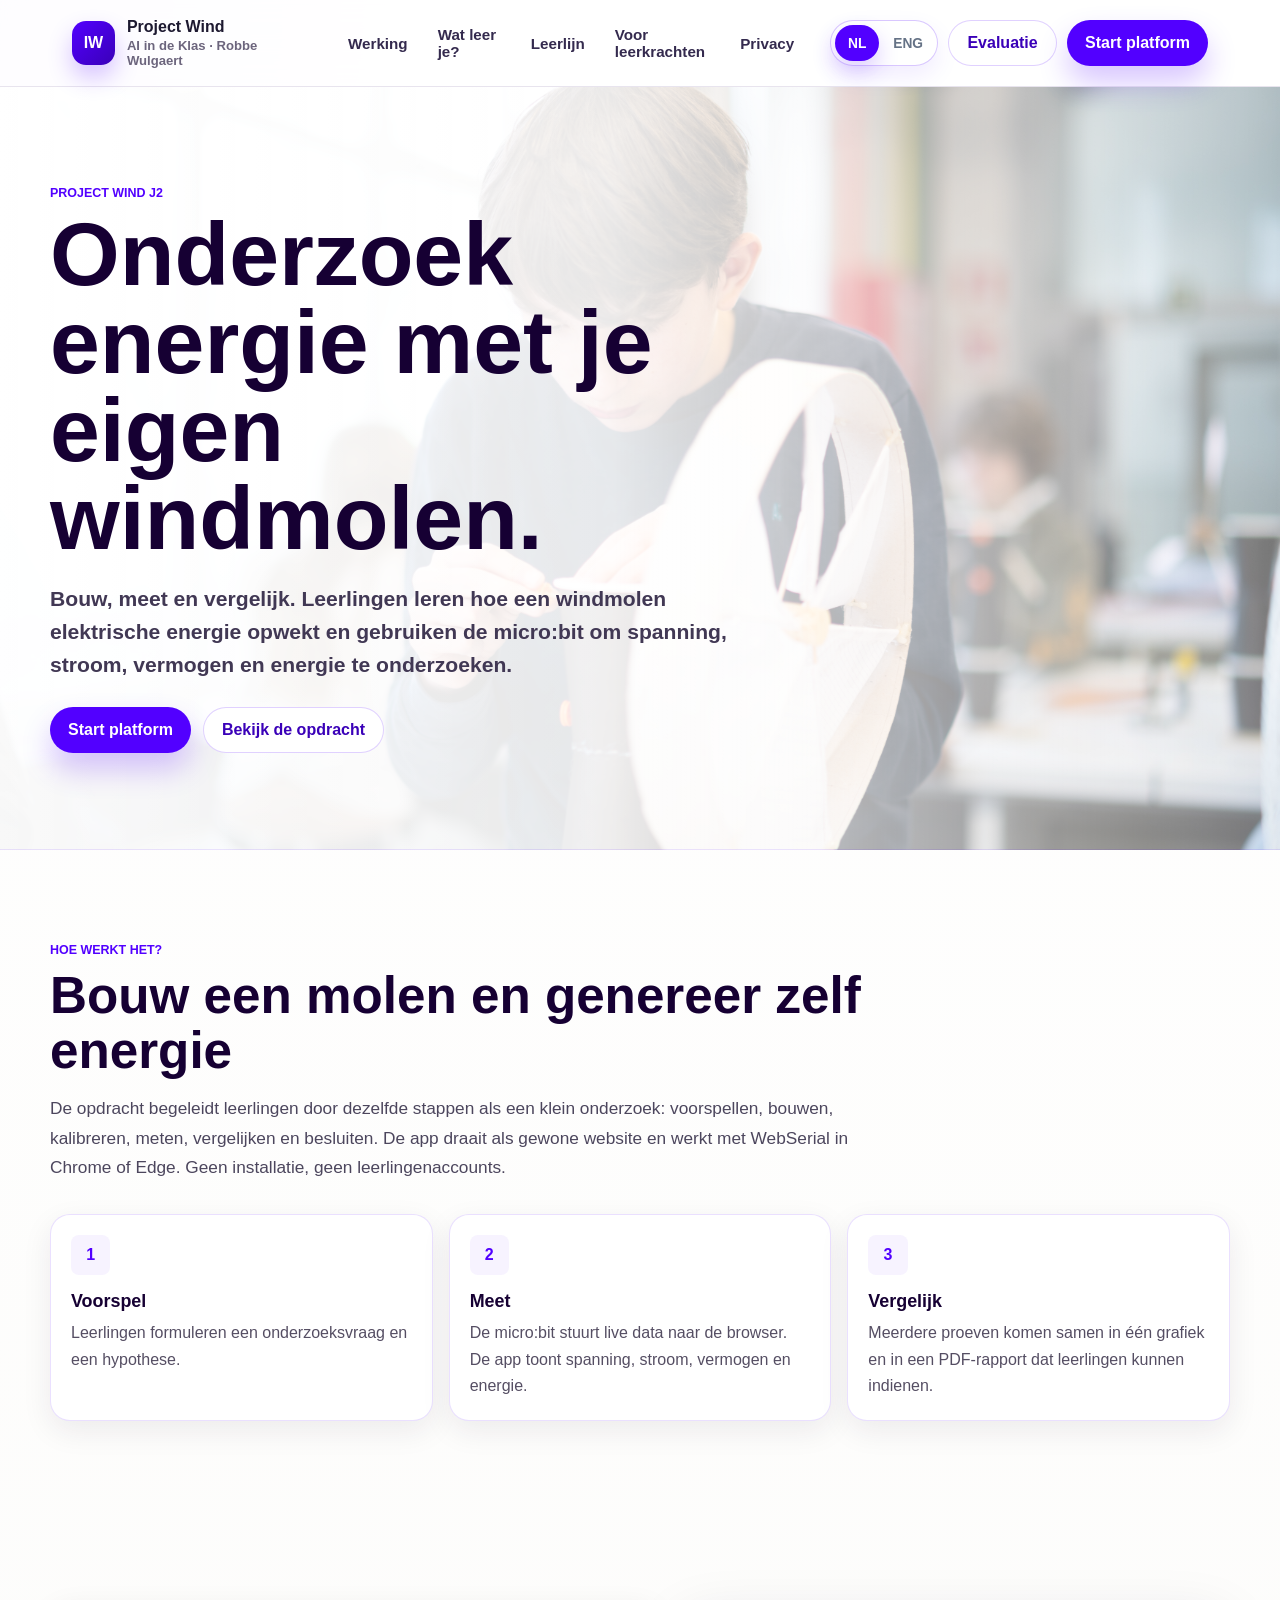
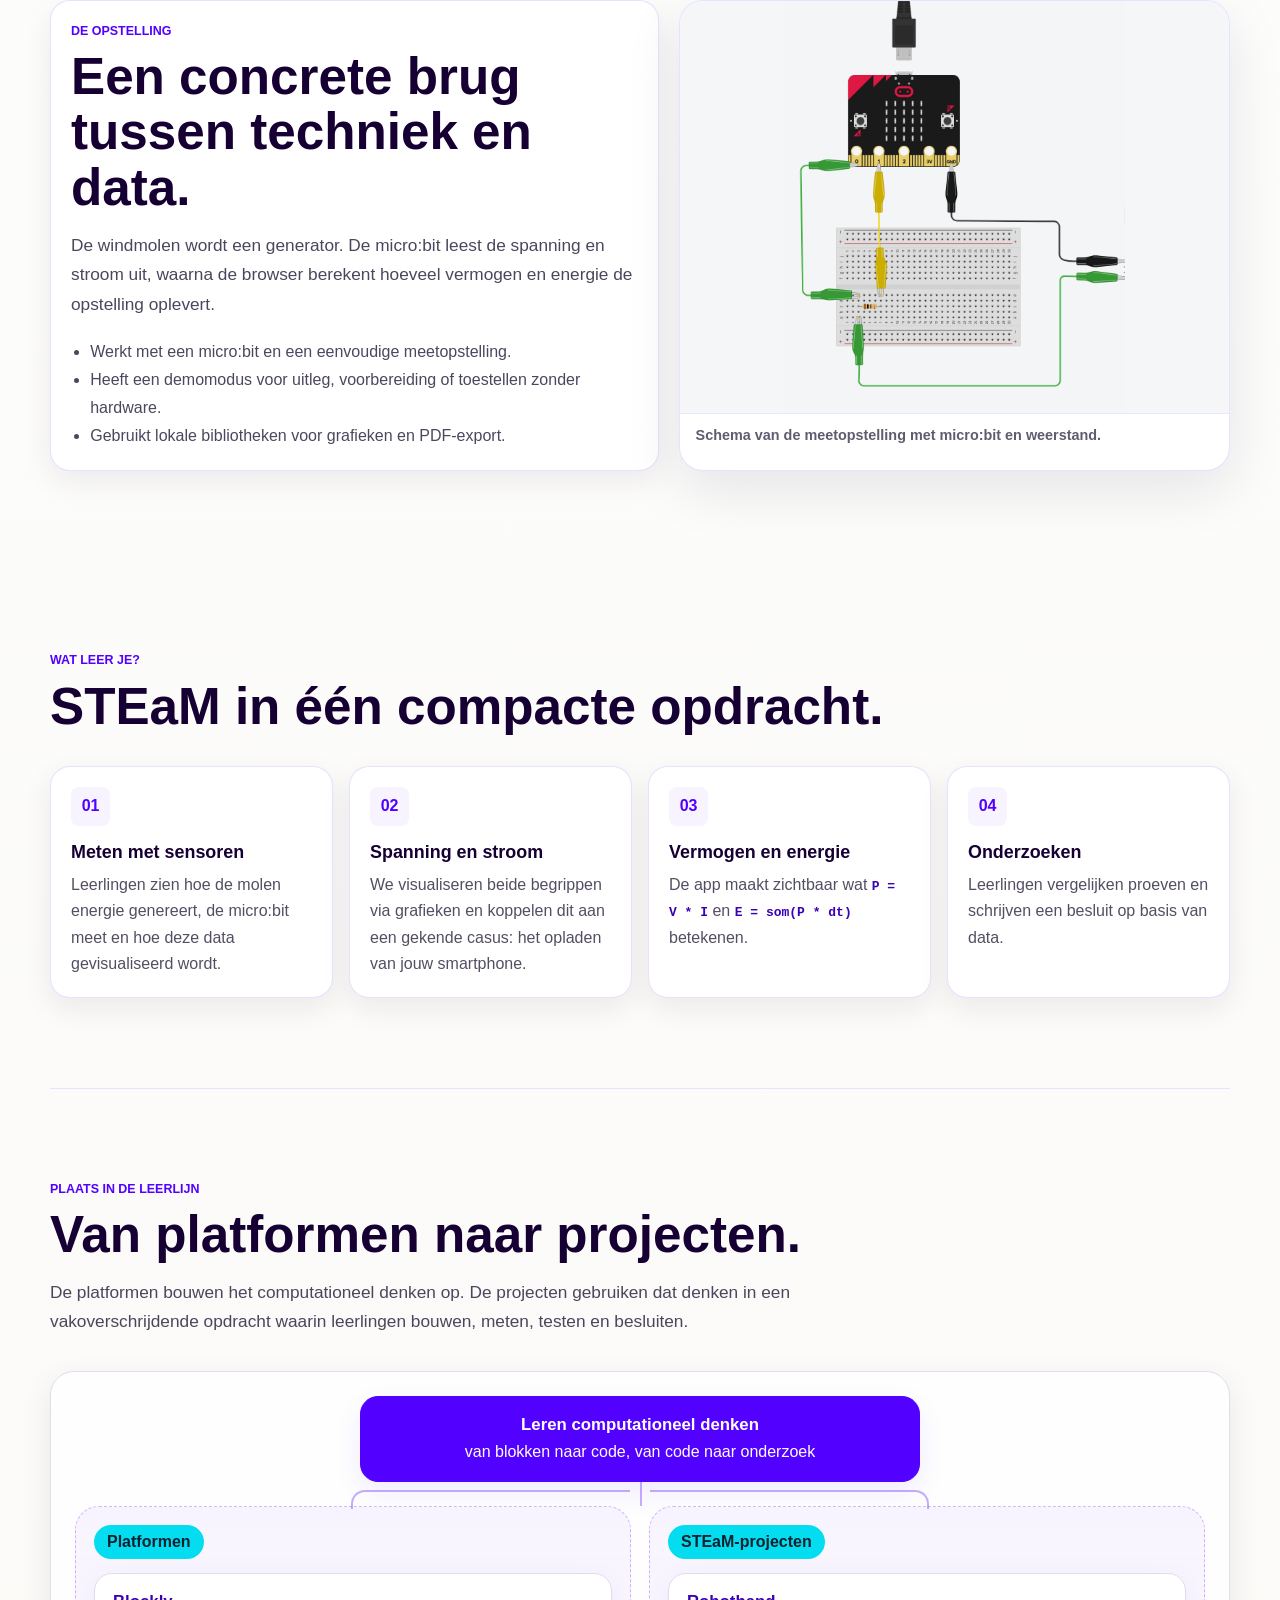
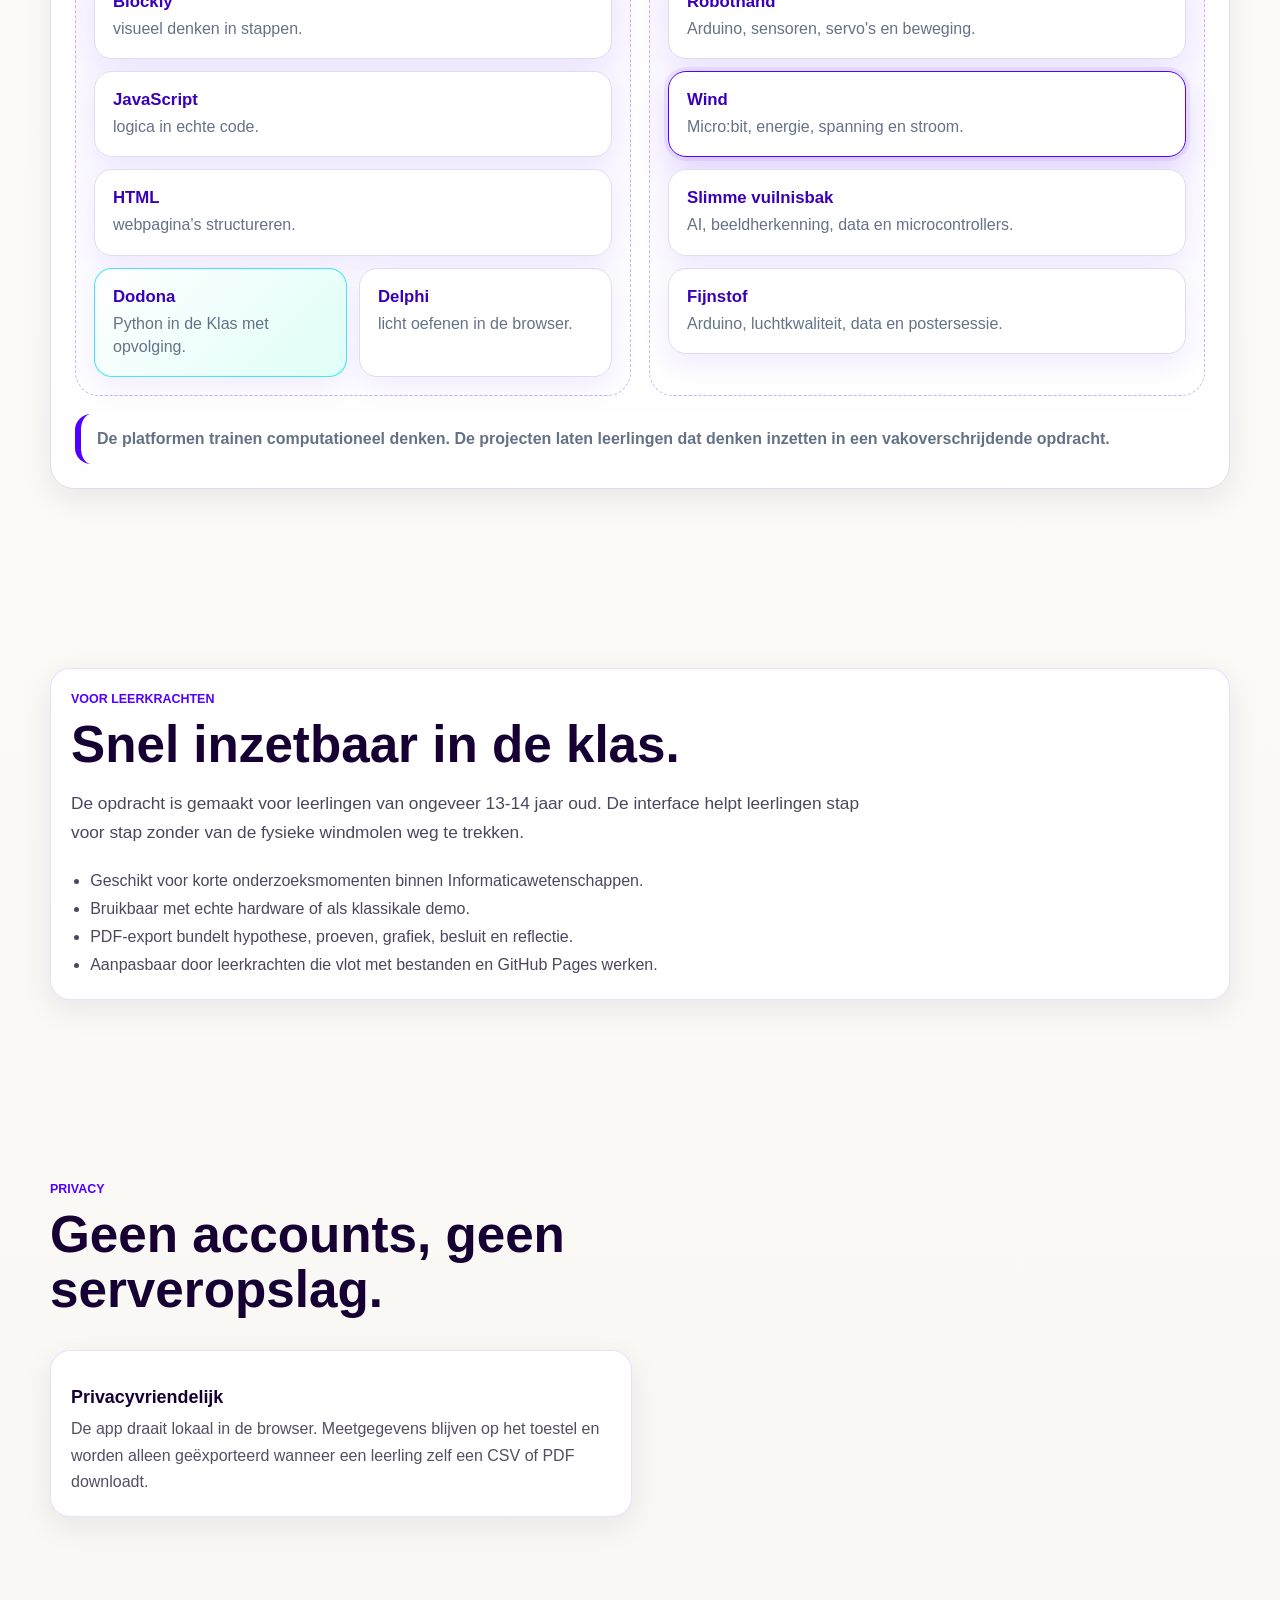
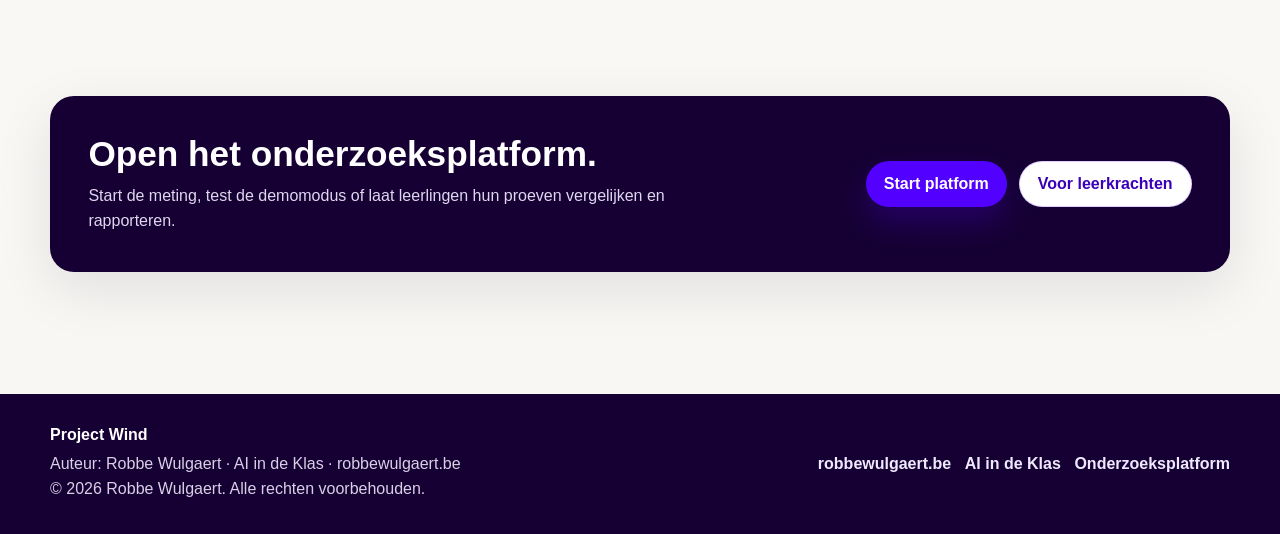
==== index.html @ d0278f65 "Adding favicons" ====
<!doctype html>
<!--
  Project Wind
  Copyright (c) 2026 Robbe Wulgaert
-->
<html lang="nl-BE">
<head>
  <meta charset="utf-8" />
  <meta name="viewport" content="width=device-width, initial-scale=1" />
  <title>Project Wind</title>
  <meta
    name="description"
    content="Project Wind is een lichte browseromgeving voor een windmolenonderzoek met micro:bit, live metingen en PDF-export, zonder installatie of leerlingenaccounts."
  />
  <meta name="author" content="Robbe Wulgaert, AI in de Klas, robbewulgaert.be" />
  <meta name="copyright" content="Copyright (c) 2026 Robbe Wulgaert" />

  <link rel="icon" type="image/png" href="favicon.png">
  <link rel="shortcut icon" type="image/png" href="favicon.png">
  <link rel="stylesheet" href="style.css" />
  <style id="language-toggle-styles">
.language-toggle {
  display: inline-flex;
  align-items: center;
  gap: 4px;
  border: 1px solid rgba(82, 0, 255, 0.22);
  border-radius: 999px;
  background: #fff;
  padding: 4px;
  box-shadow: 0 10px 24px rgba(82, 0, 255, 0.08);
}
.language-toggle button {
  min-width: 44px;
  min-height: 36px;
  border: 0;
  border-radius: 999px;
  padding: 8px 10px;
  background: transparent;
  color: var(--muted, var(--delphi-muted, #625b70));
  font: inherit;
  font-size: 0.86rem;
  font-weight: 900;
  cursor: pointer;
}
.language-toggle button.is-active {
  background: var(--brand, var(--brand-purple, var(--delphi-blue, #5200FF)));
  color: #fff;
  box-shadow: 0 10px 22px rgba(82, 0, 255, 0.20);
}
.language-toggle button:focus-visible {
  outline: 3px solid rgba(61, 255, 208, 0.75);
  outline-offset: 2px;
}
@media (max-width: 760px) {
  .language-toggle { order: 2; }
}
</style>
</head>
<body class="landing-page">
  <a class="skip-link" href="#main">Spring naar inhoud</a>

  <header class="site-header">
    <nav class="nav" aria-label="Hoofdnavigatie">
      <a class="brand-link" href="#top" aria-label="Project Wind">
        <span class="brand-mark">IW</span>
        <span class="brand-copy">
          <span class="brand-title">Project Wind</span>
          <span class="brand-subtitle">AI in de Klas · Robbe Wulgaert</span>
        </span>
      </a>

      <div class="nav-links" id="navLinks">
        <a href="#werking">Werking</a>
        <a href="#leren">Wat leer je?</a>
        <a href="#leerlijn">Leerlijn</a>
        <a href="#leerkrachten">Voor leerkrachten</a>
        <a href="#privacy">Privacy</a>
      </div>

      <div class="nav-actions">
        <div class="language-toggle" role="group" aria-label="Taalkeuze">
          <button type="button" class="is-active" data-language-choice="nl" aria-pressed="true">NL</button>
          <button type="button" data-language-choice="en" aria-pressed="false">ENG</button>
        </div>
        <a class="btn btn-secondary" href="evaluatie.html">Evaluatie</a>
        <a class="btn btn-primary" href="platform.html">Start platform</a>
        <button class="menu-button" id="menuButton" type="button" aria-expanded="false" aria-controls="navLinks">
          Menu
        </button>
      </div>
    </nav>
  </header>

  <main id="main">
    <section class="landing-hero" id="top" aria-label="Project Wind">
      <div class="hero-content">
        <p class="section-kicker">Project Wind J2</p>
        <h1>Onderzoek energie met je eigen windmolen.</h1>
        <p class="hero-lead">
          Bouw, meet en vergelijk. Leerlingen leren hoe een windmolen elektrische energie opwekt
          en gebruiken de micro:bit om spanning, stroom, vermogen en energie te onderzoeken.
        </p>
        <div class="hero-actions" aria-label="Belangrijke acties">
          <a class="btn btn-primary" href="platform.html">Start platform</a>
          <a class="btn btn-secondary" href="#werking">Bekijk de opdracht</a>
        </div>
      </div>
    </section>

    <section class="section landing-intro" id="werking">
      <p class="section-kicker">Hoe werkt het?</p>
      <h2 class="section-title">Bouw een molen en genereer zelf energie</h2>
      <p class="section-lead">
        De opdracht begeleidt leerlingen door dezelfde stappen als een klein onderzoek: voorspellen,
        bouwen, kalibreren, meten, vergelijken en besluiten. De app draait als gewone website en werkt
        met WebSerial in Chrome of Edge. Geen installatie, geen leerlingenaccounts.
      </p>

      <div class="steps">
        <article class="step-card">
          <div class="step-number">1</div>
          <h3 class="card-title">Voorspel</h3>
          <p class="card-copy">
            Leerlingen formuleren een onderzoeksvraag en een hypothese. 
          </p>
        </article>
        <article class="step-card">
          <div class="step-number">2</div>
          <h3 class="card-title">Meet</h3>
          <p class="card-copy">
            De micro:bit stuurt live data naar de browser. De app toont spanning, stroom, vermogen en energie.
          </p>
        </article>
        <article class="step-card">
          <div class="step-number">3</div>
          <h3 class="card-title">Vergelijk</h3>
          <p class="card-copy">
            Meerdere proeven komen samen in één grafiek en in een PDF-rapport dat leerlingen kunnen indienen.
          </p>
        </article>
      </div>
    </section>

    <section class="section media-section" aria-label="Opstelling">
      <div class="split">
        <article class="audience-card">
          <p class="section-kicker">De opstelling</p>
          <h2 class="section-title">Een concrete brug tussen techniek en data.</h2>
          <p class="section-lead">
            De windmolen wordt een generator. De micro:bit leest de spanning en stroom uit, waarna de
            browser berekent hoeveel vermogen en energie de opstelling oplevert.
          </p>
          <ul class="bullet-list">
            <li>Werkt met een micro:bit en een eenvoudige meetopstelling.</li>
            <li>Heeft een demomodus voor uitleg, voorbereiding of toestellen zonder hardware.</li>
            <li>Gebruikt lokale bibliotheken voor grafieken en PDF-export.</li>
          </ul>
        </article>

        <figure class="schematic-frame">
          <img src="media/schema_tinkercad.png" alt="Micro:bit schema voor de windmolenmeting" />
          <figcaption>Schema van de meetopstelling met micro:bit en weerstand.</figcaption>
        </figure>
      </div>
    </section>

    <section class="section" id="leren">
      <p class="section-kicker">Wat leer je?</p>
      <h2 class="section-title">STEaM in één compacte opdracht.</h2>

      <div class="feature-grid">
        <article class="feature-card">
          <div class="feature-icon">01</div>
          <h3 class="card-title">Meten met sensoren</h3>
          <p class="card-copy">
            Leerlingen zien hoe de molen energie genereert, de micro:bit meet en hoe deze data gevisualiseerd wordt. 
          </p>
        </article>
        <article class="feature-card">
          <div class="feature-icon">02</div>
          <h3 class="card-title">Spanning en stroom</h3>
          <p class="card-copy">
            We visualiseren beide begrippen via grafieken en koppelen dit aan een gekende casus: het opladen van jouw smartphone. 
          </p>
        </article>
        <article class="feature-card">
          <div class="feature-icon">03</div>
          <h3 class="card-title">Vermogen en energie</h3>
          <p class="card-copy">
            De app maakt zichtbaar wat <code>P = V * I</code> en <code>E = som(P * dt)</code> betekenen.
          </p>
        </article>
        <article class="feature-card">
          <div class="feature-icon">04</div>
          <h3 class="card-title">Onderzoeken</h3>
          <p class="card-copy">
            Leerlingen vergelijken proeven en schrijven een besluit op basis van data.
          </p>
        </article>
      </div>
    </section>

    <section class="section curriculum-section" id="leerlijn">
      <p class="section-kicker">Plaats in de leerlijn</p>
      <h2 class="section-title">Van platformen naar projecten.</h2>
      <p class="section-lead">
        De platformen bouwen het computationeel denken op. De projecten gebruiken dat denken in een
        vakoverschrijdende opdracht waarin leerlingen bouwen, meten, testen en besluiten.
      </p>

      <div class="family-tree" aria-label="Leerlijn van platformen en projecten">
        <div class="tree-root">
          <a class="tree-node root" href="https://www.aiindeklas.be" target="_blank" rel="noopener">
            <strong>Leren computationeel denken</strong>
            <span>van blokken naar code, van code naar onderzoek</span>
          </a>
        </div>

        <div class="tree-branches">
          <div class="tree-branch">
            <div class="branch-title">Platformen</div>
            <div class="tree-stack">
              <a class="tree-node" href="https://robbew.github.io/Blockly/" target="_blank" rel="noopener">
                <strong>Blockly</strong>
                <span>visueel denken in stappen.</span>
              </a>
              <a class="tree-node" href="https://robbew.github.io/jsindeklas/" target="_blank" rel="noopener">
                <strong>JavaScript</strong>
                <span>logica in echte code.</span>
              </a>
              <a class="tree-node" href="https://robbew.github.io/htmlindeklas/" target="_blank" rel="noopener">
                <strong>HTML</strong>
                <span>webpagina's structureren.</span>
              </a>
              <div class="delphi-dodona-pair" aria-label="Dodona en Delphi">
                <a class="tree-node dodona" href="https://dodona.be/nl/courses/2641/" target="_blank" rel="noopener">
                  <strong>Dodona</strong>
                  <span>Python in de Klas met opvolging.</span>
                </a>
                <a class="tree-node" href="https://robbew.github.io/delphi/" target="_blank" rel="noopener">
                  <strong>Delphi</strong>
                  <span>licht oefenen in de browser.</span>
                </a>
              </div>
            </div>
          </div>

          <div class="tree-branch">
            <div class="branch-title">STEaM-projecten</div>
            <div class="tree-stack">
              <a class="tree-node" href="https://robbew.github.io/robothand/" target="_blank" rel="noopener">
                <strong>Robothand</strong>
                <span>Arduino, sensoren, servo's en beweging.</span>
              </a>
              <a class="tree-node current" href="https://robbew.github.io/projectwind/" target="_blank" rel="noopener" aria-current="page">
                <strong>Wind</strong>
                <span>Micro:bit, energie, spanning en stroom.</span>
              </a>
              <a class="tree-node" href="https://robbew.github.io/slimme_vuilnisbak/" target="_blank" rel="noopener">
                <strong>Slimme vuilnisbak</strong>
                <span>AI, beeldherkenning, data en microcontrollers.</span>
              </a>
              <a class="tree-node" href="https://robbew.github.io/projectfijnstof/" target="_blank" rel="noopener">
                <strong>Fijnstof</strong>
                <span>Arduino, luchtkwaliteit, data en postersessie.</span>
              </a>
            </div>
          </div>
        </div>

        <div class="logic-note">
          De platformen trainen computationeel denken. De projecten laten leerlingen dat denken inzetten in een vakoverschrijdende opdracht.
        </div>
      </div>
    </section>

    <section class="section" id="leerkrachten">
      <article class="audience-card">
        <p class="section-kicker">Voor leerkrachten</p>
        <h2 class="section-title">Snel inzetbaar in de klas.</h2>
        <p class="section-lead">
          De opdracht is gemaakt voor leerlingen van ongeveer 13-14 jaar oud. De interface helpt leerlingen stap voor stap zonder van de fysieke windmolen weg te trekken.
        </p>
        <ul class="bullet-list">
          <li>Geschikt voor korte onderzoeksmomenten binnen Informaticawetenschappen.</li>
          <li>Bruikbaar met echte hardware of als klassikale demo.</li>
          <li>PDF-export bundelt hypothese, proeven, grafiek, besluit en reflectie.</li>
          <li>Aanpasbaar door leerkrachten die vlot met bestanden en GitHub Pages werken.</li>
        </ul>
      </article>
    </section>

    <section class="section" id="privacy">
      <p class="section-kicker">Privacy</p>
      <h2 class="section-title">Geen accounts, geen serveropslag.</h2>
      <div class="privacy-grid">
        <article class="feature-card">
          <h3 class="card-title">Privacyvriendelijk</h3>
          <p class="card-copy">
            De app draait lokaal in de browser. Meetgegevens blijven op het toestel en worden alleen
            geëxporteerd wanneer een leerling zelf een CSV of PDF downloadt.
          </p>
        </article>
      </div>
    </section>

    <section class="section" aria-label="Start">
      <div class="cta-band">
        <div>
          <h2>Open het onderzoeksplatform.</h2>
          <p>
            Start de meting, test de demomodus of laat leerlingen hun proeven vergelijken en rapporteren.
          </p>
        </div>
        <div class="cta-actions">
          <a class="btn btn-primary" href="platform.html">Start platform</a>
          <a class="btn btn-secondary" href="#leerkrachten">Voor leerkrachten</a>
        </div>
      </div>
    </section>
  </main>

  <footer class="site-footer">
    <div class="footer-inner">
      <div>
        <div class="footer-title">Project Wind</div>
        <p>
          Auteur: Robbe Wulgaert · AI in de Klas · robbewulgaert.be<br />
          © 2026 Robbe Wulgaert. Alle rechten voorbehouden.
        </p>
      </div>

      <div class="footer-links" aria-label="Footerlinks">
        <a href="https://www.robbewulgaert.be">robbewulgaert.be</a>
        <a href="https://www.aiindeklas.be">AI in de Klas</a>
        <a href="platform.html">Onderzoeksplatform</a>
      </div>
    </div>
  </footer>

  <script>
    const menuButton = document.getElementById("menuButton");
    const navLinks = document.getElementById("navLinks");

    menuButton?.addEventListener("click", () => {
      const isOpen = navLinks.classList.toggle("is-open");
      menuButton.setAttribute("aria-expanded", String(isOpen));
    });

    navLinks?.addEventListener("click", (event) => {
      if (event.target instanceof HTMLAnchorElement) {
        navLinks.classList.remove("is-open");
        menuButton.setAttribute("aria-expanded", "false");
      }
    });
  </script>
<script id="language-toggle-script">
(() => {
  const LANGUAGE_KEY = "aiindeklas:index-language";
  const TRANSLATIONS = {
  "Spring naar inhoud": "Skip to content",
  "Spring naar hoofdinhoud": "Skip to main content",
  "Hoofdnavigatie": "Main navigation",
  "Paginaonderdelen": "Page sections",
  "Taalkeuze": "Language selection",
  "Evaluatie": "Evaluation",
  "Werking": "How it works",
  "Wat leer je?": "What will you learn?",
  "Onderdelen": "Components",
  "Familie": "Family",
  "Voor leerkrachten": "For teachers",
  "Leerlijn": "Learning path",
  "Benodigdheden": "Materials",
  "Privacy": "Privacy",
  "Opstelling": "Setup",
  "Gebruik": "Use",
  "README": "README",
  "Platform": "Platform",
  "Pythia": "Pythia",
  "Start leerplatform": "Start learning platform",
  "Start platform": "Start platform",
  "Menu": "Menu",
  "Bekijk de opdracht": "View the assignment",
  "Lees README": "Read README",
  "Leerplatform": "Learning platform",
  "Onderzoeksplatform": "Research platform",
  "Oefeningmaker": "Exercise builder",
  "Open oefeningmaker": "Open exercise builder",
  "Plaats in de leerlijn": "Place in the learning path",
  "Van platformen naar projecten.": "From platforms to projects.",
  "De platformen bouwen het computationeel denken op. De projecten gebruiken dat denken in een vakoverschrijdende opdracht waarin leerlingen bouwen, meten, testen en besluiten.": "The platforms build computational thinking. The projects use that thinking in a cross-curricular assignment in which students build, measure, test and conclude.",
  "Leren computationeel denken": "Learning computational thinking",
  "van blokken naar code, van code naar onderzoek": "from blocks to code, from code to research",
  "Platformen": "Platforms",
  "STEaM-projecten": "STEaM projects",
  "Blockly": "Blockly",
  "JavaScript": "JavaScript",
  "HTML": "HTML",
  "Dodona": "Dodona",
  "Delphi": "Delphi",
  "Robothand": "Robotic hand",
  "Wind": "Wind",
  "Slimme vuilnisbak": "Smart bin",
  "Slimme Vuilnisbak": "Smart Bin",
  "Fijnstof": "Particulate matter",
  "visueel denken in stappen.": "visual step-by-step thinking.",
  "logica in echte code.": "logic in real code.",
  "webpagina's structureren.": "structuring webpages.",
  "Python in de Klas met opvolging.": "Python in the Classroom with tracking.",
  "licht oefenen in de browser.": "lightweight practice in the browser.",
  "Arduino, sensoren, servo's en beweging.": "Arduino, sensors, servos and movement.",
  "Micro:bit, energie, spanning en stroom.": "Micro:bit, energy, voltage and current.",
  "AI, beeldherkenning, data en microcontrollers.": "AI, image recognition, data and microcontrollers.",
  "Arduino, luchtkwaliteit, data en postersessie.": "Arduino, air quality, data and poster session.",
  "De platformen trainen computationeel denken. De projecten laten leerlingen dat denken inzetten in een vakoverschrijdende opdracht.": "The platforms train computational thinking. The projects let students apply that thinking in a cross-curricular assignment.",
  "Geen accounts, geen serveropslag.": "No accounts, no server storage.",
  "Privacyvriendelijk": "Privacy-friendly",
  "Geen installatie of leerlingenaccount.": "No installation or student account.",
  "Lokale bibliotheken voor grafieken en PDF-export.": "Local libraries for charts and PDF export.",
  "Geschikt voor GitHub Pages.": "Suitable for GitHub Pages.",
  "robbewulgaert.be": "robbewulgaert.be",
  "AI in de Klas": "AI in de Klas",
  "Auteur: Robbe Wulgaert · AI in de Klas · robbewulgaert.be": "Author: Robbe Wulgaert · AI in de Klas · robbewulgaert.be",
  "© 2026 Robbe Wulgaert. Alle rechten voorbehouden.": "© 2026 Robbe Wulgaert. All rights reserved.",
  "Auteur: Robbe Wulgaert · AI in de Klas · robbewulgaert.be · © 2026 Robbe Wulgaert.": "Author: Robbe Wulgaert · AI in de Klas · robbewulgaert.be · © 2026 Robbe Wulgaert.",
  "Robbe Wulgaert, AI in de Klas, robbewulgaert.be": "Robbe Wulgaert, AI in de Klas, robbewulgaert.be",
  "Licentie": "License",
  "Third-party notices": "Third-party notices",
  "Contact": "Contact",
  "Project Wind J2": "Project Wind J2",
  "Onderzoek energie met je eigen windmolen.": "Investigate energy with your own wind turbine.",
  "Bouw, meet en vergelijk. Leerlingen leren hoe een windmolen elektrische energie opwekt en gebruiken de micro:bit om spanning, stroom, vermogen en energie te onderzoeken.": "Build, measure and compare. Students learn how a wind turbine generates electrical energy and use the micro:bit to investigate voltage, current, power and energy.",
  "Bouw een molen en genereer zelf energie": "Build a turbine and generate energy yourself",
  "De opdracht begeleidt leerlingen door dezelfde stappen als een klein onderzoek: voorspellen, bouwen, kalibreren, meten, vergelijken en besluiten. De app draait als gewone website en werkt met WebSerial in Chrome of Edge. Geen installatie, geen leerlingenaccounts.": "The assignment guides students through the same steps as a small investigation: predict, build, calibrate, measure, compare and conclude. The app runs as a normal website and works with WebSerial in Chrome or Edge. No installation, no student accounts.",
  "Voorspel": "Predict",
  "Leerlingen formuleren een onderzoeksvraag en een hypothese.": "Students formulate a research question and a hypothesis.",
  "Meet": "Measure",
  "De micro:bit stuurt live data naar de browser. De app toont spanning, stroom, vermogen en energie.": "The micro:bit sends live data to the browser. The app shows voltage, current, power and energy.",
  "Vergelijk": "Compare",
  "Meerdere proeven komen samen in één grafiek en in een PDF-rapport dat leerlingen kunnen indienen.": "Multiple trials come together in one graph and in a PDF report that students can submit.",
  "De opstelling": "The setup",
  "Een concrete brug tussen techniek en data.": "A concrete link between technology and data.",
  "De windmolen wordt een generator. De micro:bit leest de spanning en stroom uit, waarna de browser berekent hoeveel vermogen en energie de opstelling oplevert.": "The wind turbine becomes a generator. The micro:bit reads voltage and current, after which the browser calculates how much power and energy the setup produces.",
  "Werkt met een micro:bit en een eenvoudige meetopstelling.": "Works with a micro:bit and a simple measurement setup.",
  "Heeft een demomodus voor uitleg, voorbereiding of toestellen zonder hardware.": "Has a demo mode for explanation, preparation or devices without hardware.",
  "Gebruikt lokale bibliotheken voor grafieken en PDF-export.": "Uses local libraries for charts and PDF export.",
  "Schema van de meetopstelling met micro:bit en weerstand.": "Diagram of the measurement setup with micro:bit and resistor.",
  "STEaM in één compacte opdracht.": "STEaM in one compact assignment.",
  "Meten met sensoren": "Measuring with sensors",
  "Leerlingen zien hoe de molen energie genereert, de micro:bit meet en hoe deze data gevisualiseerd wordt.": "Students see how the turbine generates energy, how the micro:bit measures and how that data is visualised.",
  "Spanning en stroom": "Voltage and current",
  "We visualiseren beide begrippen via grafieken en koppelen dit aan een gekende casus: het opladen van jouw smartphone.": "We visualise both concepts through graphs and connect them to a familiar case: charging your smartphone.",
  "Vermogen en energie": "Power and energy",
  "De app maakt zichtbaar wat": "The app makes visible what",
  "betekenen.": "mean.",
  "Onderzoeken": "Investigating",
  "Leerlingen vergelijken proeven en schrijven een besluit op basis van data.": "Students compare trials and write a conclusion based on data.",
  "Snel inzetbaar in de klas.": "Ready to use in class.",
  "De opdracht is gemaakt voor leerlingen van ongeveer 13-14 jaar oud. De interface helpt leerlingen stap voor stap zonder van de fysieke windmolen weg te trekken.": "The assignment is made for students around 13-14 years old. The interface helps them step by step without pulling attention away from the physical wind turbine.",
  "Geschikt voor korte onderzoeksmomenten binnen Informaticawetenschappen.": "Suitable for short research moments within Computer Science.",
  "Bruikbaar met echte hardware of als klassikale demo.": "Usable with real hardware or as a whole-class demo.",
  "PDF-export bundelt hypothese, proeven, grafiek, besluit en reflectie.": "PDF export bundles hypothesis, trials, graph, conclusion and reflection.",
  "Aanpasbaar door leerkrachten die vlot met bestanden en GitHub Pages werken.": "Adaptable by teachers comfortable with files and GitHub Pages.",
  "De app draait lokaal in de browser. Meetgegevens blijven op het toestel en worden alleen geëxporteerd wanneer een leerling zelf een CSV of PDF downloadt.": "The app runs locally in the browser. Measurement data stays on the device and is only exported when a student downloads a CSV or PDF.",
  "Open het onderzoeksplatform.": "Open the research platform.",
  "Start de meting, test de demomodus of laat leerlingen hun proeven vergelijken en rapporteren.": "Start measuring, test the demo mode or let students compare and report their trials."
};
  const META = {
  "title": "Project Wind",
  "description": "Project Wind is a lightweight browser environment for wind turbine research with micro:bit, live measurements and PDF export, without installation or student accounts."
};
  const SKIP_TAGS = new Set(["SCRIPT", "STYLE", "NOSCRIPT", "TEXTAREA", "INPUT", "SELECT", "OPTION"]);
  const TEXT_NODES = [];
  const ATTR_NODES = [];
  let originalTitle = document.title;
  let originalDescription = null;
  const normalize = (value) => String(value || "").replace(/\s+/g, " ").trim();
  function preserveOuterWhitespace(original, translated) {
    const start = original.match(/^\s*/)?.[0] || "";
    const end = original.match(/\s*$/)?.[0] || "";
    return start + translated + end;
  }
  function collectTextNodes() {
    if (TEXT_NODES.length) return;
    const walker = document.createTreeWalker(document.body, NodeFilter.SHOW_TEXT, {
      acceptNode(node) {
        const parent = node.parentElement;
        if (!parent || SKIP_TAGS.has(parent.tagName)) return NodeFilter.FILTER_REJECT;
        return normalize(node.nodeValue) ? NodeFilter.FILTER_ACCEPT : NodeFilter.FILTER_REJECT;
      }
    });
    while (walker.nextNode()) {
      const node = walker.currentNode;
      TEXT_NODES.push({ node, original: node.nodeValue, key: normalize(node.nodeValue) });
    }
  }
  function collectAttributes() {
    if (ATTR_NODES.length) return;
    document.querySelectorAll("[aria-label], [alt], [title], [placeholder]").forEach((element) => {
      ["aria-label", "alt", "title", "placeholder"].forEach((attr) => {
        if (element.hasAttribute(attr)) {
          const original = element.getAttribute(attr);
          ATTR_NODES.push({ element, attr, original, key: normalize(original) });
        }
      });
    });
  }
  function setLanguage(language) {
    const useEnglish = language === "en";
    collectTextNodes();
    collectAttributes();
    TEXT_NODES.forEach((entry) => {
      const translated = TRANSLATIONS[entry.key];
      entry.node.nodeValue = useEnglish && translated ? preserveOuterWhitespace(entry.original, translated) : entry.original;
    });
    ATTR_NODES.forEach((entry) => {
      const translated = TRANSLATIONS[entry.key];
      entry.element.setAttribute(entry.attr, useEnglish && translated ? translated : entry.original);
    });
    document.documentElement.lang = useEnglish ? "en" : "nl-BE";
    document.title = useEnglish && META.title ? META.title : originalTitle;
    const description = document.querySelector('meta[name="description"]');
    if (description) {
      if (originalDescription === null) originalDescription = description.getAttribute("content") || "";
      description.setAttribute("content", useEnglish && META.description ? META.description : originalDescription);
    }
    document.querySelectorAll("[data-language-choice]").forEach((button) => {
      const isActive = button.dataset.languageChoice === (useEnglish ? "en" : "nl");
      button.classList.toggle("is-active", isActive);
      button.setAttribute("aria-pressed", String(isActive));
    });
    try { localStorage.setItem(LANGUAGE_KEY, useEnglish ? "en" : "nl"); } catch (error) {}
  }
  function initLanguageToggle() {
    document.querySelectorAll("[data-language-choice]").forEach((button) => {
      button.addEventListener("click", () => setLanguage(button.dataset.languageChoice));
    });
    let saved = "nl";
    try {
      const requested = new URLSearchParams(window.location.search).get("lang");
      saved = requested || localStorage.getItem(LANGUAGE_KEY) || "nl";
    } catch (error) {}
    setLanguage(saved === "en" ? "en" : "nl");
  }
  if (document.readyState === "loading") document.addEventListener("DOMContentLoaded", initLanguageToggle);
  else initLanguageToggle();
})();
</script>
</body>
</html>
---- style.css ----
/* © 2026 Robbe Wulgaert - AI in de Klas */

:root {
  color-scheme: light;
  --bg: #f4f6f8;
  --surface: #ffffff;
  --surface-strong: #f1ecff;
  --text: #17212f;
  --muted: #657286;
  --line: #d8e0ea;
  --primary: #5200FF;
  --primary-dark: #3d00bf;
  --success: #5200FF;
  --danger: #d0006f;
  --warning: #ffb000;
  --shadow: 0 12px 34px rgba(15, 23, 42, 0.08);
  --brand: #5200FF;
  --brand-dark: #3700B3;
  --brand-soft: #f7f3ff;
  --accent: #3dffd0;
  --ink: #160033;
  --max-width: 1180px;
  --soft-shadow: 0 18px 55px rgba(32, 20, 54, 0.1);
  --font-body: Inter, Roboto, "Segoe UI", Arial, sans-serif;
  --font-size-hero: clamp(2.45rem, 7vw, 5.8rem);
  --font-size-section-title: clamp(1.8rem, 4vw, 3.25rem);
  --font-size-lead: clamp(1.05rem, 2vw, 1.32rem);
}

* {
  box-sizing: border-box;
}

html {
  scroll-behavior: smooth;
}

body {
  margin: 0;
  min-height: 100vh;
  font-family: var(--font-body);
  background: var(--bg);
  color: var(--text);
}

a {
  color: inherit;
}

button,
input,
select,
textarea {
  font: inherit;
}

button {
  border: 0;
}

button:disabled {
  cursor: not-allowed;
  opacity: 0.55;
}

.app-header,
/* Delphi-style landing alignment */
:root {
  --brand-dark: #3a00b8;
  --brand-softer: #f7f3ff;
  --accent: #03ddef;
  --line: #e2ddea;
  --bg: #f8f7f3;
  --card-shadow: 0 10px 30px rgba(32, 20, 54, 0.08);
  --font-body: Roboto, Inter, "Segoe UI", Arial, sans-serif;
}

.landing-page {
  background:
    radial-gradient(circle at top left, rgba(82, 0, 255, 0.09), transparent 34rem),
    linear-gradient(180deg, #ffffff 0%, var(--bg) 100%);
}

.site-header {
  border-bottom-color: rgba(226, 221, 234, 0.78);
  background: rgba(255, 255, 255, 0.88);
  backdrop-filter: blur(16px);
}

.nav {
  width: min(var(--max-width), 100%);
  min-height: auto;
  padding: 16px 22px;
  gap: 24px;
}

.brand-mark {
  width: 44px;
  height: 44px;
  border-radius: 14px;
  background: linear-gradient(135deg, var(--brand), var(--brand-dark));
  box-shadow: 0 12px 24px rgba(82, 0, 255, 0.24);
}

.nav-links {
  gap: 6px;
}

.nav-links a {
  border-radius: 999px;
  padding: 10px 12px;
}

.nav-links a:hover,
.nav-links a:focus-visible {
  color: var(--brand);
  background: var(--brand-softer);
  outline: none;
}

.btn,
.menu-button {
  min-height: 46px;
  border-radius: 999px;
  padding: 13px 18px;
  transition: transform 160ms ease, box-shadow 160ms ease, background 160ms ease, border-color 160ms ease;
  white-space: nowrap;
}

.btn:hover,
.menu-button:hover {
  transform: translateY(-1px);
}

.btn-primary {
  box-shadow: 0 16px 30px rgba(82, 0, 255, 0.23);
}

.section-kicker {
  display: inline-flex;
  align-items: center;
}

.step-card,
.feature-card,
.audience-card,
.privacy-grid .feature-card {
  border-radius: 20px;
  box-shadow: var(--card-shadow);
}

.schematic-frame,
.cta-band {
  border-radius: 24px;
}

.curriculum-section {
  border-top: 1px solid rgba(82, 0, 255, 0.1);
}

.family-tree {
  margin-top: 34px;
  overflow: hidden;
  border: 1px solid var(--line);
  border-radius: 24px;
  padding: 24px;
  background: rgba(255, 255, 255, 0.88);
  box-shadow: var(--card-shadow);
}

.tree-root {
  display: flex;
  justify-content: center;
  margin-bottom: 24px;
}

.tree-node {
  display: block;
  border: 1px solid var(--line);
  border-radius: 18px;
  padding: 18px;
  background: #ffffff;
  color: inherit;
  text-decoration: none;
  box-shadow: 0 10px 28px rgba(82, 0, 255, 0.08);
  transition: transform 160ms ease, box-shadow 160ms ease, border-color 160ms ease;
}

.tree-node strong {
  display: block;
  margin-bottom: 5px;
  color: var(--brand-dark);
  font-size: 1.05rem;
  font-weight: 900;
}

.tree-node span {
  display: block;
  color: var(--muted);
  line-height: 1.45;
}

.tree-node.root {
  width: min(560px, 100%);
  border-color: var(--brand);
  background: var(--brand);
  text-align: center;
}

.tree-node.root strong,
.tree-node.root span {
  color: #ffffff;
}

.tree-node:hover,
.tree-node:focus-visible {
  border-color: var(--brand);
  box-shadow: 0 18px 38px rgba(82, 0, 255, 0.14);
  outline: none;
  transform: translateY(-2px);
}

.tree-branches {
  position: relative;
  display: grid;
  grid-template-columns: repeat(2, minmax(0, 1fr));
  gap: 18px;
}

.tree-branches::before {
  content: "";
  position: absolute;
  top: -24px;
  left: 50%;
  width: 2px;
  height: 24px;
  background: var(--brand);
  opacity: 0.32;
}

.tree-branch {
  position: relative;
  border: 1.5px dashed rgba(82, 0, 255, 0.28);
  border-radius: 24px;
  padding: 18px;
  background: linear-gradient(180deg, rgba(247, 243, 255, 0.92), rgba(255, 255, 255, 0.94));
}

.tree-branch::before {
  content: "";
  position: absolute;
  top: -17px;
  width: 50%;
  height: 17px;
  border-top: 2px solid rgba(82, 0, 255, 0.32);
}

.tree-branch:first-child::before {
  right: 0;
  border-left: 2px solid rgba(82, 0, 255, 0.32);
  border-radius: 14px 0 0 0;
}

.tree-branch:last-child::before {
  left: 0;
  border-right: 2px solid rgba(82, 0, 255, 0.32);
  border-radius: 0 14px 0 0;
}

.branch-title {
  display: inline-flex;
  margin-bottom: 14px;
  border-radius: 999px;
  padding: 8px 13px;
  background: var(--accent);
  color: #0d2130;
  font-weight: 900;
}

.tree-stack {
  display: grid;
  gap: 12px;
}

.tree-node.current {
  border-color: var(--brand);
  box-shadow: 0 0 0 4px rgba(82, 0, 255, 0.08), 0 16px 32px rgba(82, 0, 255, 0.14);
}

.tree-node.dodona {
  background: linear-gradient(135deg, #ffffff, #dffff7);
  border-color: rgba(3, 221, 239, 0.72);
}

.delphi-dodona-pair {
  display: grid;
  grid-template-columns: repeat(2, minmax(0, 1fr));
  gap: 12px;
  align-items: stretch;
}

.logic-note {
  margin-top: 18px;
  border-left: 6px solid var(--brand);
  border-radius: 16px;
  padding: 16px;
  background: #ffffff;
  color: var(--muted);
  font-weight: 700;
}

@media (max-width: 980px) {
  .tree-branches,
  .delphi-dodona-pair {
    grid-template-columns: 1fr;
  }

  .tree-branches::before,
  .tree-branch::before {
    display: none;
  }
}

@media (max-width: 560px) {
  .family-tree {
    padding: 16px;
  }
}

.app-footer {
  background: #160033;
  color: #ffffff;
}

.app-header {
  display: flex;
  justify-content: space-between;
  align-items: center;
  gap: 1rem;
  padding: 1rem clamp(1rem, 4vw, 2.5rem);
  position: sticky;
  top: 0;
  z-index: 20;
}

.app-header h1 {
  margin: 0;
  font-size: 1.8rem;
  letter-spacing: 0;
}

.header-actions,
.toolbar,
.calibration-actions,
.table-actions,
.modal-actions {
  display: flex;
  flex-wrap: wrap;
  align-items: center;
  gap: 0.65rem;
}

.app-footer {
  margin-top: 2rem;
  padding: 1rem;
  text-align: center;
}

.landing-page {
  background:
    radial-gradient(circle at top left, rgba(82, 0, 255, 0.09), transparent 34rem),
    linear-gradient(180deg, #ffffff 0%, var(--bg) 100%);
}

.site-header {
  border-bottom-color: rgba(226, 221, 234, 0.78);
  background: rgba(255, 255, 255, 0.88);
  backdrop-filter: blur(16px);
}

.nav {
  width: min(var(--max-width), 100%);
  min-height: auto;
  padding: 16px 22px;
  gap: 24px;
}

.brand-mark {
  width: 44px;
  height: 44px;
  border-radius: 14px;
  background: linear-gradient(135deg, var(--brand), var(--brand-dark));
  box-shadow: 0 12px 24px rgba(82, 0, 255, 0.24);
}

.nav-links {
  gap: 6px;
}

.nav-links a {
  border-radius: 999px;
  padding: 10px 12px;
}

.nav-links a:hover,
.nav-links a:focus-visible {
  color: var(--brand);
  background: var(--brand-softer);
  outline: none;
}

.btn,
.menu-button {
  min-height: 46px;
  border-radius: 999px;
  padding: 13px 18px;
  transition: transform 160ms ease, box-shadow 160ms ease, background 160ms ease, border-color 160ms ease;
  white-space: nowrap;
}

.btn:hover,
.menu-button:hover {
  transform: translateY(-1px);
}

.btn-primary {
  box-shadow: 0 16px 30px rgba(82, 0, 255, 0.23);
}

.app-footer p {
  margin: 0;
  color: #efe8ff;
}

.app-shell {
  width: min(1480px, 100%);
  margin: 0 auto;
  padding: 1rem clamp(0.85rem, 3vw, 2rem) 2rem;
}

.eyebrow {
  margin: 0 0 0.25rem;
  color: #6c7a8d;
  font-size: 0.78rem;
  font-weight: 800;
  letter-spacing: 0;
  text-transform: uppercase;
}

.app-header .eyebrow {
  color: #d7c7ff;
}

.workflow-nav {
  display: grid;
  grid-template-columns: repeat(6, minmax(0, 1fr));
  gap: 0.5rem;
  margin: 1rem 0;
}

.workflow-step {
  min-height: 2.75rem;
  display: grid;
  place-items: center;
  padding: 0.5rem;
  border: 1px solid var(--line);
  background: var(--surface);
  color: var(--text);
  text-align: center;
  text-decoration: none;
  font-weight: 750;
  border-radius: 8px;
}

.workflow-step.is-active,
.workflow-step.is-complete {
  border-color: var(--primary);
  background: #f0e8ff;
  color: var(--primary-dark);
}

.workflow-section {
  margin-top: 1rem;
  padding: clamp(1rem, 2.5vw, 1.5rem);
  border: 1px solid var(--line);
  border-radius: 8px;
  background: var(--surface);
  box-shadow: var(--shadow);
}

.section-heading {
  display: flex;
  justify-content: space-between;
  gap: 1rem;
  align-items: end;
  margin-bottom: 1rem;
}

.section-heading h2,
.modal h2 {
  margin: 0;
  font-size: clamp(1.15rem, 2.4vw, 1.55rem);
  letter-spacing: 0;
}

.form-grid,
.trial-editor {
  display: grid;
  grid-template-columns: repeat(2, minmax(0, 1fr));
  gap: 1rem;
}

.trial-editor {
  grid-template-columns: 1.2fr 1fr 1.2fr;
  margin: 1rem 0;
}

label {
  display: grid;
  gap: 0.35rem;
  color: #334154;
  font-weight: 720;
}

.wide-field {
  grid-column: 1 / -1;
}

input,
select,
textarea {
  width: 100%;
  border: 1px solid #cbd5e1;
  border-radius: 8px;
  padding: 0.68rem 0.75rem;
  background: #ffffff;
  color: var(--text);
}

textarea {
  resize: vertical;
}

.primary-button,
.secondary-button,
.success-button,
.danger-button,
.ghost-button {
  min-height: 2.5rem;
  padding: 0.62rem 0.9rem;
  border-radius: 8px;
  font-weight: 800;
  cursor: pointer;
}

.primary-button {
  background: var(--primary);
  color: #ffffff;
}

.primary-button:hover {
  background: var(--primary-dark);
}

.secondary-button {
  background: #eee7ff;
  color: #2a0068;
}

.header-link {
  display: inline-flex;
  align-items: center;
  justify-content: center;
  text-decoration: none;
}

.success-button {
  background: var(--success);
  color: #ffffff;
}

.danger-button {
  background: var(--danger);
  color: #ffffff;
}

.ghost-button {
  border: 1px solid var(--line);
  background: #ffffff;
  color: #344154;
}

.status-pill {
  display: inline-flex;
  align-items: center;
  min-height: 2.25rem;
  padding: 0.35rem 0.7rem;
  border-radius: 999px;
  background: rgba(255, 255, 255, 0.16);
  color: #ffffff;
  font-size: 0.9rem;
  font-weight: 750;
}

.notice {
  border-left: 5px solid var(--warning);
  border-radius: 8px;
  padding: 0.9rem 1rem;
  background: #fff7db;
  color: #4d3300;
}

.hidden {
  display: none !important;
}

.checklist {
  display: grid;
  grid-template-columns: repeat(2, minmax(0, 1fr));
  gap: 0.65rem 1rem;
}

.checklist label {
  grid-template-columns: auto 1fr;
  align-items: center;
  border: 1px solid var(--line);
  border-radius: 8px;
  padding: 0.7rem;
  background: #fbfcfe;
  font-weight: 650;
}

.checklist input {
  width: 1.1rem;
  height: 1.1rem;
}

.calibration-layout,
.measurement-layout {
  display: grid;
  grid-template-columns: minmax(0, 1fr) 260px;
  gap: 1rem;
  align-items: stretch;
}

.calibration-values {
  display: grid;
  gap: 0.5rem;
  align-content: center;
  border: 1px solid var(--line);
  border-radius: 8px;
  padding: 1rem;
  background: #f7fafc;
}

.calibration-actions {
  margin-top: 1rem;
}

.metrics-grid {
  display: grid;
  grid-template-columns: repeat(4, minmax(0, 1fr));
  gap: 0.85rem;
}

.metric {
  min-height: 7rem;
  display: grid;
  gap: 0.15rem;
  align-content: center;
  border: 1px solid var(--line);
  border-radius: 8px;
  padding: 1rem;
  background: var(--surface-strong);
}

.metric span {
  color: var(--muted);
  font-size: 0.9rem;
  font-weight: 720;
}

.metric strong {
  font-size: clamp(1.45rem, 3vw, 2.15rem);
  letter-spacing: 0;
}

.metric small {
  color: var(--muted);
  font-weight: 700;
}

.formula-band {
  display: grid;
  grid-template-columns: repeat(3, minmax(0, 1fr));
  gap: 0.85rem;
  margin: 1rem 0;
}

.formula-band div {
  display: grid;
  gap: 0.35rem;
  border: 1px solid var(--line);
  border-radius: 8px;
  padding: 0.85rem;
  background: #fbfcfe;
}

.formula-band span {
  color: var(--muted);
  line-height: 1.4;
}

.chart-panel {
  min-height: 360px;
  border: 1px solid var(--line);
  border-radius: 8px;
  padding: 0.75rem;
  background: #ffffff;
}

.chart-panel canvas {
  width: 100% !important;
  height: 335px !important;
}

.comparison-chart-panel canvas {
  height: 380px !important;
}

.battery-panel {
  display: grid;
  justify-items: center;
  align-content: center;
  gap: 0.4rem;
  border: 1px solid var(--line);
  border-radius: 8px;
  padding: 1rem;
  background: #f8fafc;
  text-align: center;
}

.battery-outline {
  position: relative;
  width: 3rem;
  height: 12rem;
  border: 2px solid #2a0068;
  border-radius: 8px;
  background: #ffffff;
  overflow: hidden;
}

.battery-tip {
  position: absolute;
  top: -0.45rem;
  left: 50%;
  width: 1.2rem;
  height: 0.45rem;
  transform: translateX(-50%);
  border-radius: 3px 3px 0 0;
  background: #2a0068;
}

.battery-level {
  position: absolute;
  bottom: 0;
  left: 0;
  width: 100%;
  height: 0%;
  background: linear-gradient(180deg, #9f7aff, #5200ff);
  transition: height 0.5s ease;
}

#charge-percent {
  margin: 0.4rem 0 0;
  font-size: 1.35rem;
  font-weight: 850;
}

#time-remaining {
  margin: 0;
  color: var(--muted);
}

.table-wrap {
  width: 100%;
  overflow-x: auto;
  border: 1px solid var(--line);
  border-radius: 8px;
}

table {
  width: 100%;
  min-width: 820px;
  border-collapse: collapse;
  background: #ffffff;
}

th,
td {
  padding: 0.7rem;
  border-bottom: 1px solid var(--line);
  text-align: left;
}

th {
  background: #eee7ff;
  color: #2a0068;
  font-size: 0.85rem;
  text-transform: uppercase;
}

.table-actions {
  justify-content: flex-end;
  margin: 1rem 0;
}

.report-actions {
  margin: 1rem 0 0;
}

.overlay {
  position: fixed;
  inset: 0;
  z-index: 50;
  display: grid;
  place-items: center;
  padding: 1rem;
  background: rgba(10, 18, 30, 0.72);
}

.modal {
  position: relative;
  width: min(680px, 100%);
  max-height: min(86vh, 900px);
  overflow: auto;
  border-radius: 8px;
  padding: 1.25rem;
  background: #ffffff;
  box-shadow: 0 24px 60px rgba(0, 0, 0, 0.24);
}

.large-modal {
  width: min(980px, 100%);
}

.large-modal img {
  display: block;
  width: 100%;
  height: auto;
}

.close-button {
  position: absolute;
  top: 0.65rem;
  right: 0.65rem;
  width: 2rem;
  height: 2rem;
  border-radius: 50%;
  background: #eee7ff;
  color: #2a0068;
  font-weight: 900;
  cursor: pointer;
}

.modal label {
  margin-top: 0.85rem;
}

.modal ol {
  padding-left: 1.3rem;
}

.muted {
  color: var(--muted);
}

.landing-page {
  background: #fbfaf7;
  color: #1d1930;
}

.skip-link {
  position: absolute;
  left: 1rem;
  top: 0.75rem;
  z-index: 100;
  transform: translateY(-160%);
  border-radius: 8px;
  padding: 0.65rem 0.85rem;
  background: var(--ink);
  color: #ffffff;
  text-decoration: none;
  font-weight: 800;
}

.skip-link:focus {
  transform: translateY(0);
}

.site-header {
  position: sticky;
  top: 0;
  z-index: 40;
  border-bottom: 1px solid rgba(82, 0, 255, 0.12);
  background: rgba(255, 255, 255, 0.94);
  backdrop-filter: blur(14px);
}

.nav {
  width: min(var(--max-width), calc(100% - 2rem));
  min-height: 4.75rem;
  margin: 0 auto;
  display: flex;
  align-items: center;
  justify-content: space-between;
  gap: 1.2rem;
}

.brand-link,
.nav-links,
.nav-actions,
.hero-actions,
.cta-actions,
.footer-links {
  display: flex;
  align-items: center;
}

.brand-link {
  min-width: 15rem;
  gap: 0.75rem;
  text-decoration: none;
}

.brand-mark {
  width: 2.6rem;
  height: 2.6rem;
  display: grid;
  place-items: center;
  border-radius: 8px;
  background: var(--brand);
  color: #ffffff;
  font-weight: 900;
}

.brand-copy {
  display: grid;
  gap: 0.1rem;
}

.brand-title {
  font-weight: 900;
}

.brand-subtitle {
  color: #6c657d;
  font-size: 0.82rem;
  font-weight: 700;
}

.nav-links {
  gap: 1rem;
  color: #342a4e;
  font-size: 0.95rem;
  font-weight: 800;
}

.nav-links a,
.footer-links a {
  text-decoration: none;
}

.nav-links a:hover,
.footer-links a:hover {
  color: var(--brand);
}

.nav-actions {
  gap: 0.65rem;
}

.btn,
.menu-button {
  min-height: 2.75rem;
  display: inline-flex;
  align-items: center;
  justify-content: center;
  border-radius: 8px;
  padding: 0.72rem 1rem;
  text-decoration: none;
  font-weight: 900;
  line-height: 1;
  cursor: pointer;
}

.btn-primary {
  background: var(--brand);
  color: #ffffff;
  box-shadow: 0 12px 28px rgba(82, 0, 255, 0.22);
}

.btn-primary:hover {
  background: var(--brand-dark);
}

.btn-secondary,
.menu-button {
  border: 1px solid rgba(82, 0, 255, 0.18);
  background: #ffffff;
  color: var(--brand-dark);
}

.btn-small {
  min-height: 2.45rem;
  padding: 0.62rem 0.86rem;
  font-size: 0.9rem;
}

.menu-button {
  display: none;
}

.landing-hero {
  min-height: min(640px, calc(100svh - 120px));
  display: flex;
  align-items: center;
  border-bottom: 1px solid rgba(82, 0, 255, 0.1);
  background-image:
    linear-gradient(90deg, rgba(255, 255, 255, 0.97) 0%, rgba(255, 255, 255, 0.9) 48%, rgba(255, 255, 255, 0.34) 100%),
    url("media/Landing_Page_Photo.jpg");
  background-position: center right;
  background-size: cover;
}

.hero-content {
  width: min(var(--max-width), calc(100% - 2rem));
  margin: 0 auto;
  padding: clamp(2.5rem, 8vw, 6rem) 0;
}

.hero-content > * {
  max-width: 690px;
}

.landing-hero h1 {
  margin: 0;
  color: var(--ink);
  font-size: var(--font-size-hero);
  line-height: 0.98;
  letter-spacing: 0;
}

.hero-lead {
  margin: 1.3rem 0 0;
  color: #413854;
  font-size: var(--font-size-lead);
  line-height: 1.55;
  font-weight: 650;
}

.hero-actions {
  flex-wrap: wrap;
  gap: 0.75rem;
  margin-top: 1.6rem;
}

.section {
  width: min(var(--max-width), calc(100% - 2rem));
  margin: 0 auto;
  padding: clamp(3rem, 7vw, 5.75rem) 0;
}

.section-kicker {
  margin: 0 0 0.7rem;
  color: var(--brand);
  font-size: 0.78rem;
  font-weight: 900;
  letter-spacing: 0;
  text-transform: uppercase;
}

.section-title {
  max-width: 840px;
  margin: 0;
  color: var(--ink);
  font-size: var(--font-size-section-title);
  line-height: 1.08;
  letter-spacing: 0;
}

.section-lead {
  max-width: 820px;
  margin: 1rem 0 0;
  color: #4c465d;
  font-size: 1.08rem;
  line-height: 1.7;
}

.steps,
.feature-grid,
.privacy-grid {
  display: grid;
  gap: 1rem;
  margin-top: 2rem;
}

.steps {
  grid-template-columns: repeat(3, minmax(0, 1fr));
}

.feature-grid {
  grid-template-columns: repeat(4, minmax(0, 1fr));
}

.privacy-grid {
  grid-template-columns: repeat(2, minmax(0, 1fr));
}

.step-card,
.feature-card,
.audience-card {
  border: 1px solid rgba(82, 0, 255, 0.12);
  border-radius: 8px;
  padding: 1.25rem;
  background: #ffffff;
  box-shadow: 0 10px 30px rgba(32, 20, 54, 0.06);
}

.step-number,
.feature-icon {
  width: 2.45rem;
  height: 2.45rem;
  display: grid;
  place-items: center;
  border-radius: 8px;
  background: var(--brand-soft);
  color: var(--brand);
  font-weight: 900;
}

.card-title {
  margin: 1rem 0 0;
  color: var(--ink);
  font-size: 1.12rem;
  letter-spacing: 0;
}

.card-copy {
  margin: 0.55rem 0 0;
  color: #554e63;
  line-height: 1.65;
}

.card-copy code {
  color: var(--brand-dark);
  font-weight: 850;
}

.split {
  display: grid;
  grid-template-columns: minmax(0, 1.05fr) minmax(320px, 0.95fr);
  gap: 1.2rem;
  align-items: stretch;
}

.schematic-frame {
  margin: 0;
  overflow: hidden;
  border: 1px solid rgba(82, 0, 255, 0.12);
  border-radius: 8px;
  background: #ffffff;
  box-shadow: var(--soft-shadow);
}

.schematic-frame img {
  display: block;
  width: 100%;
  aspect-ratio: 4 / 3;
  object-fit: contain;
  background: #f4f6f8;
}

.schematic-frame figcaption {
  border-top: 1px solid rgba(82, 0, 255, 0.1);
  padding: 0.85rem 1rem;
  color: #615b70;
  font-size: 0.9rem;
  font-weight: 700;
}

.bullet-list {
  margin: 1.2rem 0 0;
  padding-left: 1.2rem;
  color: #4d465e;
  line-height: 1.75;
}

.cta-band {
  display: flex;
  align-items: center;
  justify-content: space-between;
  gap: 1.2rem;
  border-radius: 8px;
  padding: clamp(1.35rem, 4vw, 2.4rem);
  background: var(--ink);
  color: #ffffff;
  box-shadow: var(--soft-shadow);
}

.cta-band h2 {
  margin: 0;
  font-size: clamp(1.45rem, 3vw, 2.2rem);
  letter-spacing: 0;
}

.cta-band p {
  max-width: 640px;
  margin: 0.55rem 0 0;
  color: #dfd7ef;
  line-height: 1.6;
}

.cta-actions {
  flex-wrap: wrap;
  justify-content: flex-end;
  gap: 0.75rem;
}

.site-footer {
  margin-top: 2rem;
  background: var(--ink);
  color: #ffffff;
}

.footer-inner {
  width: min(var(--max-width), calc(100% - 2rem));
  margin: 0 auto;
  padding: 2rem 0;
  display: flex;
  justify-content: space-between;
  gap: 1rem;
}

.footer-title {
  font-weight: 900;
}

.site-footer p {
  margin: 0.5rem 0 0;
  color: #d9d0e8;
  line-height: 1.55;
}

.footer-links {
  flex-wrap: wrap;
  justify-content: flex-end;
  gap: 0.85rem;
  color: #efe9ff;
  font-weight: 800;
}

.landing-page {
  background:
    radial-gradient(circle at top left, rgba(82, 0, 255, 0.09), transparent 34rem),
    linear-gradient(180deg, #ffffff 0%, var(--bg) 100%);
}

.site-header {
  border-bottom-color: rgba(226, 221, 234, 0.78);
  background: rgba(255, 255, 255, 0.88);
  backdrop-filter: blur(16px);
}

.nav {
  width: min(var(--max-width), 100%);
  min-height: auto;
  padding: 16px 22px;
  gap: 24px;
}

.brand-mark {
  width: 44px;
  height: 44px;
  border-radius: 14px;
  background: linear-gradient(135deg, var(--brand), var(--brand-dark));
  box-shadow: 0 12px 24px rgba(82, 0, 255, 0.24);
}

.nav-links {
  gap: 6px;
}

.nav-links a {
  border-radius: 999px;
  padding: 10px 12px;
}

.nav-links a:hover,
.nav-links a:focus-visible {
  color: var(--brand);
  background: var(--brand-softer);
  outline: none;
}

.btn,
.menu-button {
  min-height: 46px;
  border-radius: 999px;
  padding: 13px 18px;
  transition: transform 160ms ease, box-shadow 160ms ease, background 160ms ease, border-color 160ms ease;
  white-space: nowrap;
}

.btn:hover,
.menu-button:hover {
  transform: translateY(-1px);
}

.btn-primary {
  box-shadow: 0 16px 30px rgba(82, 0, 255, 0.23);
}

.step-card,
.feature-card,
.audience-card,
.privacy-grid .feature-card {
  border-radius: 20px;
  box-shadow: var(--card-shadow);
}

.schematic-frame,
.cta-band {
  border-radius: 24px;
}

@media (max-width: 980px) {
  .app-header,
  .section-heading {
    align-items: flex-start;
    flex-direction: column;
  }

  .workflow-nav {
    grid-template-columns: repeat(3, minmax(0, 1fr));
  }

  .metrics-grid,
  .formula-band,
  .checklist,
  .form-grid,
  .trial-editor,
  .calibration-layout,
  .measurement-layout {
    grid-template-columns: 1fr;
  }

  .nav {
    min-height: auto;
    padding: 0.8rem 0;
    flex-wrap: wrap;
  }

  .nav-links {
    order: 3;
    width: 100%;
    justify-content: flex-start;
    overflow-x: auto;
    padding-top: 0.3rem;
  }

  .landing-hero {
    background-image:
      linear-gradient(90deg, rgba(255, 255, 255, 0.98) 0%, rgba(255, 255, 255, 0.9) 60%, rgba(255, 255, 255, 0.68) 100%),
      url("media/Landing_Page_Photo.jpg");
  }

  .steps,
  .feature-grid,
  .privacy-grid,
  .split {
    grid-template-columns: 1fr;
  }

  .cta-band,
  .footer-inner {
    align-items: flex-start;
    flex-direction: column;
  }

  .cta-actions,
  .footer-links {
    justify-content: flex-start;
  }
}

@media (max-width: 560px) {
  .workflow-nav {
    grid-template-columns: repeat(2, minmax(0, 1fr));
  }

  .toolbar,
  .calibration-actions,
  .header-actions,
  .table-actions {
    width: 100%;
  }

  .toolbar button,
  .calibration-actions button,
  .header-actions button,
  .header-actions .header-link,
  .table-actions button {
    flex: 1 1 100%;
  }

  .brand-link {
    min-width: 0;
  }

  .brand-subtitle {
    display: none;
  }

  .nav-links {
    display: none;
    padding: 0.5rem 0 0.2rem;
  }

  .nav-links.is-open {
    display: grid;
    grid-template-columns: 1fr;
  }

  .menu-button {
    display: inline-flex;
  }

  .landing-hero {
    min-height: min(540px, calc(100svh - 112px));
  }

  .landing-hero h1 {
    font-size: clamp(2.15rem, 13vw, 3.1rem);
  }

  .btn {
    width: 100%;
  }

  .hero-actions,
  .cta-actions {
    width: 100%;
  }
}

/* Platform visual consistency shared with the current landing pages. */
.app-page {
  --brand: #5200ff;
  --brand-dark: #3700b3;
  --brand-softer: #f7f3ff;
  --accent: #3dffd0;
  --bg: #f8f7f3;
  --surface: #ffffff;
  --text: #1d1930;
  --muted: #625b70;
  --line: #e2ddea;
  --primary: var(--brand);
  --primary-dark: var(--brand-dark);
  --success: var(--brand);
  --shadow: 0 12px 34px rgba(15, 23, 42, 0.08);
  --font-body: Roboto, Inter, "Segoe UI", Arial, sans-serif;
  background:
    radial-gradient(circle at top left, rgba(82, 0, 255, 0.08), transparent 34rem),
    linear-gradient(180deg, #ffffff 0%, var(--bg) 100%);
  color: var(--text);
  font-family: var(--font-body);
}

.app-page .app-header,
.app-page .app-footer {
  background: #160033;
  color: #ffffff;
}

.app-page .app-header {
  padding: 1rem max(1rem, calc((100% - 1480px) / 2));
}

.app-page .primary-button,
.app-page .secondary-button,
.app-page .success-button,
.app-page .danger-button,
.app-page .ghost-button {
  min-height: 46px;
  display: inline-flex;
  align-items: center;
  justify-content: center;
  border-radius: 999px;
  padding: 13px 18px;
  font-weight: 900;
  line-height: 1;
  text-decoration: none;
  transition: transform 160ms ease, box-shadow 160ms ease, background 160ms ease, border-color 160ms ease;
  white-space: nowrap;
}

.app-page .primary-button,
.app-page .success-button {
  background: var(--brand);
  color: #ffffff;
  box-shadow: 0 16px 30px rgba(82, 0, 255, 0.23);
}

.app-page .primary-button:hover,
.app-page .success-button:hover {
  background: var(--brand-dark);
  transform: translateY(-1px);
}

.app-page .secondary-button,
.app-page .ghost-button {
  border: 1px solid rgba(82, 0, 255, 0.18);
  background: #ffffff;
  color: var(--brand-dark);
}

.app-page .secondary-button:hover,
.app-page .ghost-button:hover {
  background: var(--brand-softer);
  border-color: rgba(82, 0, 255, 0.4);
  transform: translateY(-1px);
}

.app-page .workflow-step {
  border-color: var(--line);
  color: var(--text);
}

.app-page .workflow-step.is-active {
  border-color: var(--brand);
  background: var(--brand-softer);
  color: var(--brand-dark);
}

.app-page .workflow-step.is-complete {
  border-color: var(--brand);
  background: var(--brand);
  color: #ffffff;
}

.app-page .workflow-section,
.app-page .checklist label,
.app-page .formula-card,
.app-page .metrics-card,
.app-page .diagnostics-panel,
.app-page .calibration-values,
.app-page .trial-panel,
.app-page .chart-panel,
.app-page .data-table-wrapper {
  border-color: var(--line);
}

.app-page input:focus,
.app-page select:focus,
.app-page textarea:focus {
  border-color: var(--brand);
  box-shadow: 0 0 0 3px rgba(82, 0, 255, 0.12);
  outline: none;
}

@media (max-width: 560px) {
  .app-page .header-actions {
    display: grid;
    grid-template-columns: repeat(2, minmax(0, 1fr));
  }

  .app-page .header-actions > * {
    min-width: 0;
    width: 100%;
  }

  .app-page .primary-button,
  .app-page .secondary-button,
  .app-page .success-button,
  .app-page .danger-button,
  .app-page .ghost-button {
    width: 100%;
    white-space: normal;
  }
}

/* JS in de Klas platformheader alignment. */
.app-page .app-header {
  background: #fff;
  color: var(--text);
  border-bottom: 1.5px solid #eee;
  box-shadow: none;
  padding: 0.8rem 1.2rem;
}

.app-page .app-header h1 {
  color: var(--text);
}

.app-page .app-header .eyebrow {
  color: var(--brand);
}

.app-page .header-actions {
  gap: 0.6rem;
}

.app-page .primary-button,
.app-page .secondary-button,
.app-page .success-button,
.app-page .danger-button,
.app-page .ghost-button {
  min-height: 42px;
  border-radius: 8px;
  padding: 0.7em 1.1em;
  font-weight: 700;
  box-shadow: 0 2px 8px rgba(82, 0, 255, 0.08);
}

.app-page .primary-button,
.app-page .success-button {
  background: var(--brand);
  color: #fff;
  border-color: var(--brand);
  box-shadow: 0 2px 8px rgba(82, 0, 255, 0.10);
}

.app-page .primary-button:hover,
.app-page .success-button:hover {
  background: var(--brand-dark);
  border-color: var(--brand-dark);
}

.app-page .secondary-button,
.app-page .ghost-button {
  background: #fff;
  color: var(--brand-dark);
  border: 1px solid rgba(82, 0, 255, 0.22);
}

.app-page .status-pill {
  min-height: 38px;
  border-color: #ece6fa;
  background: #fff;
  color: var(--brand-dark);
  box-shadow: 0 2px 8px rgba(82, 0, 255, 0.06);
}

.app-page .workflow-nav {
  gap: 0.65rem;
  background: transparent;
  border: 0;
  box-shadow: none;
  padding: 0;
}

.app-page .workflow-step {
  border-radius: 999px;
  background: #fff;
  color: var(--brand-dark);
}

.app-page .workflow-step.is-active {
  background: var(--brand);
  color: #fff;
  border-color: var(--brand);
  box-shadow: 0 0 0 3px #ece6fa;
}

.app-page #measurement > .toolbar {
  column-gap: 1.05rem;
  row-gap: 0.8rem;
  margin-top: 1rem;
}

.app-page #measurement #btn-start,
.app-page #measurement #btn-stop {
  min-width: 9.5rem;
}

@media (max-width: 560px) {
  .app-page .app-header {
    padding: 0.8rem 1.2rem;
  }

  .app-page #measurement #btn-start,
  .app-page #measurement #btn-stop {
    min-width: 0;
  }
}
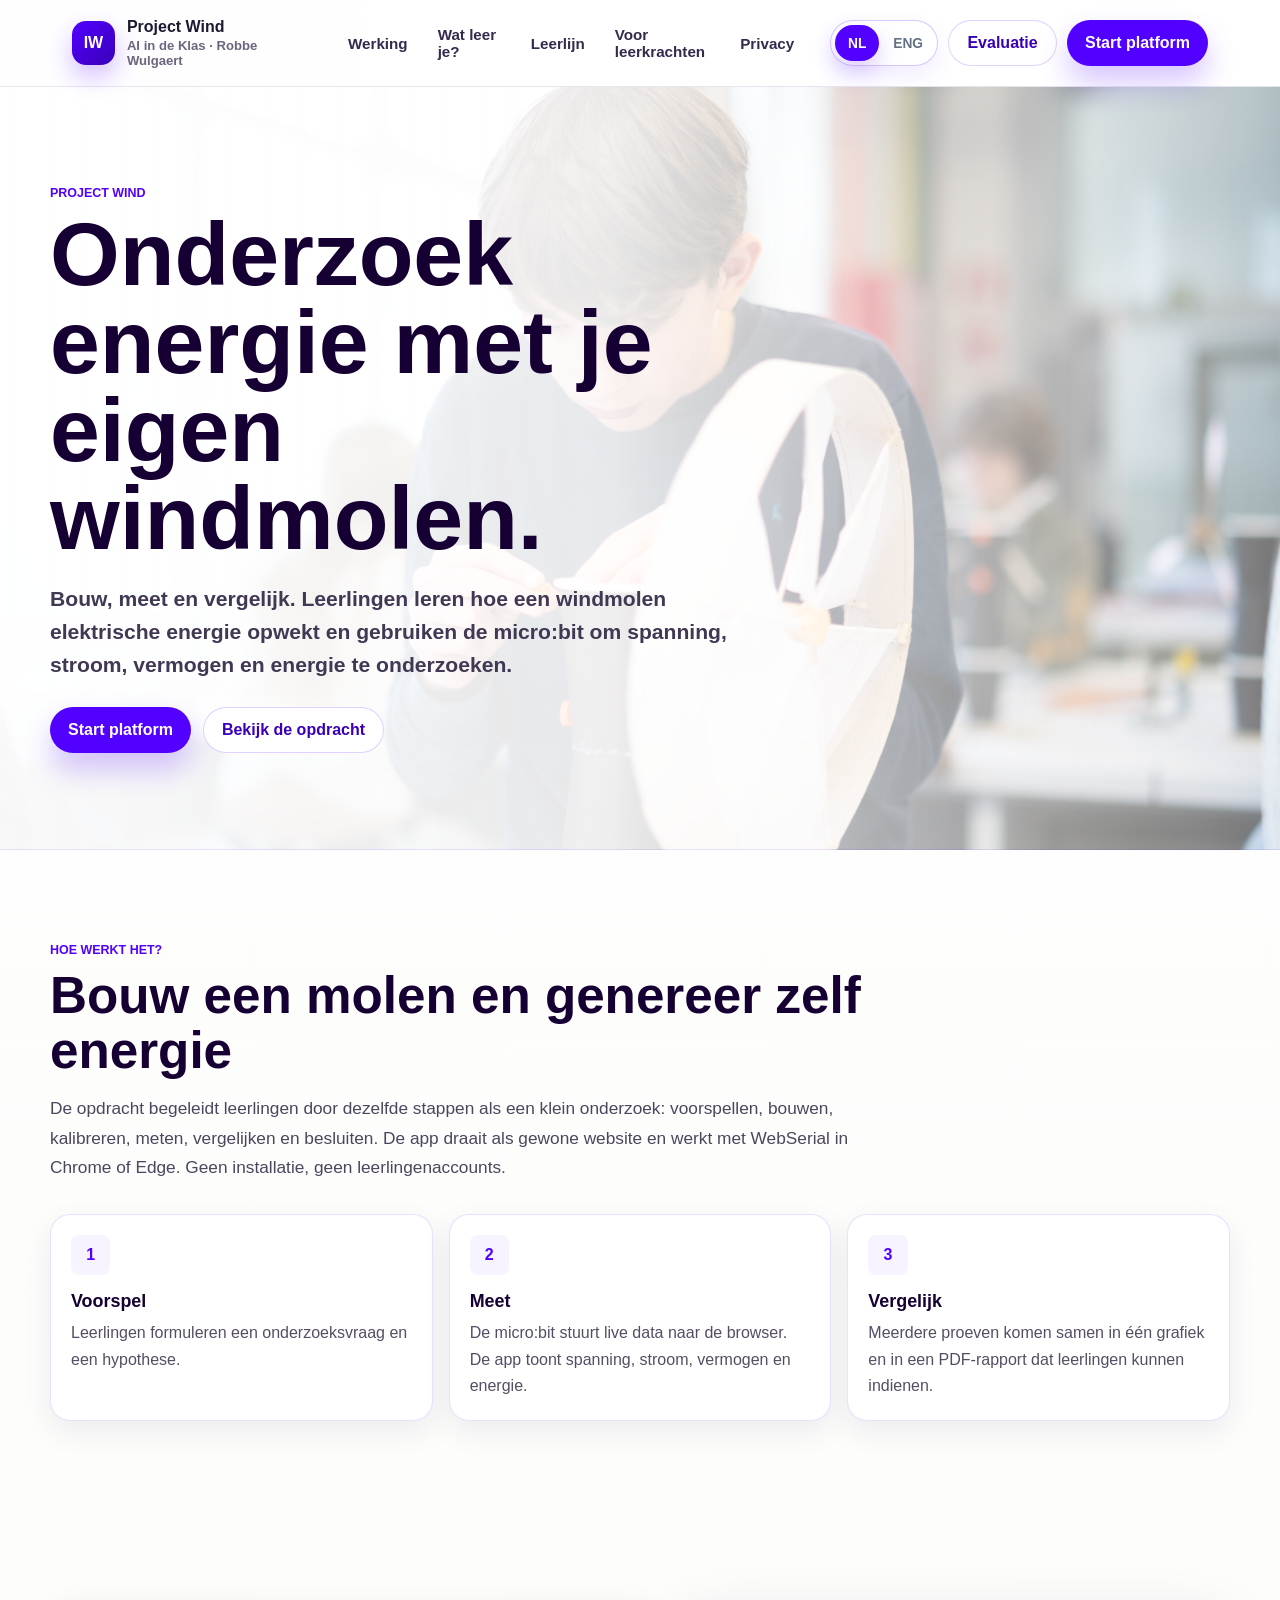
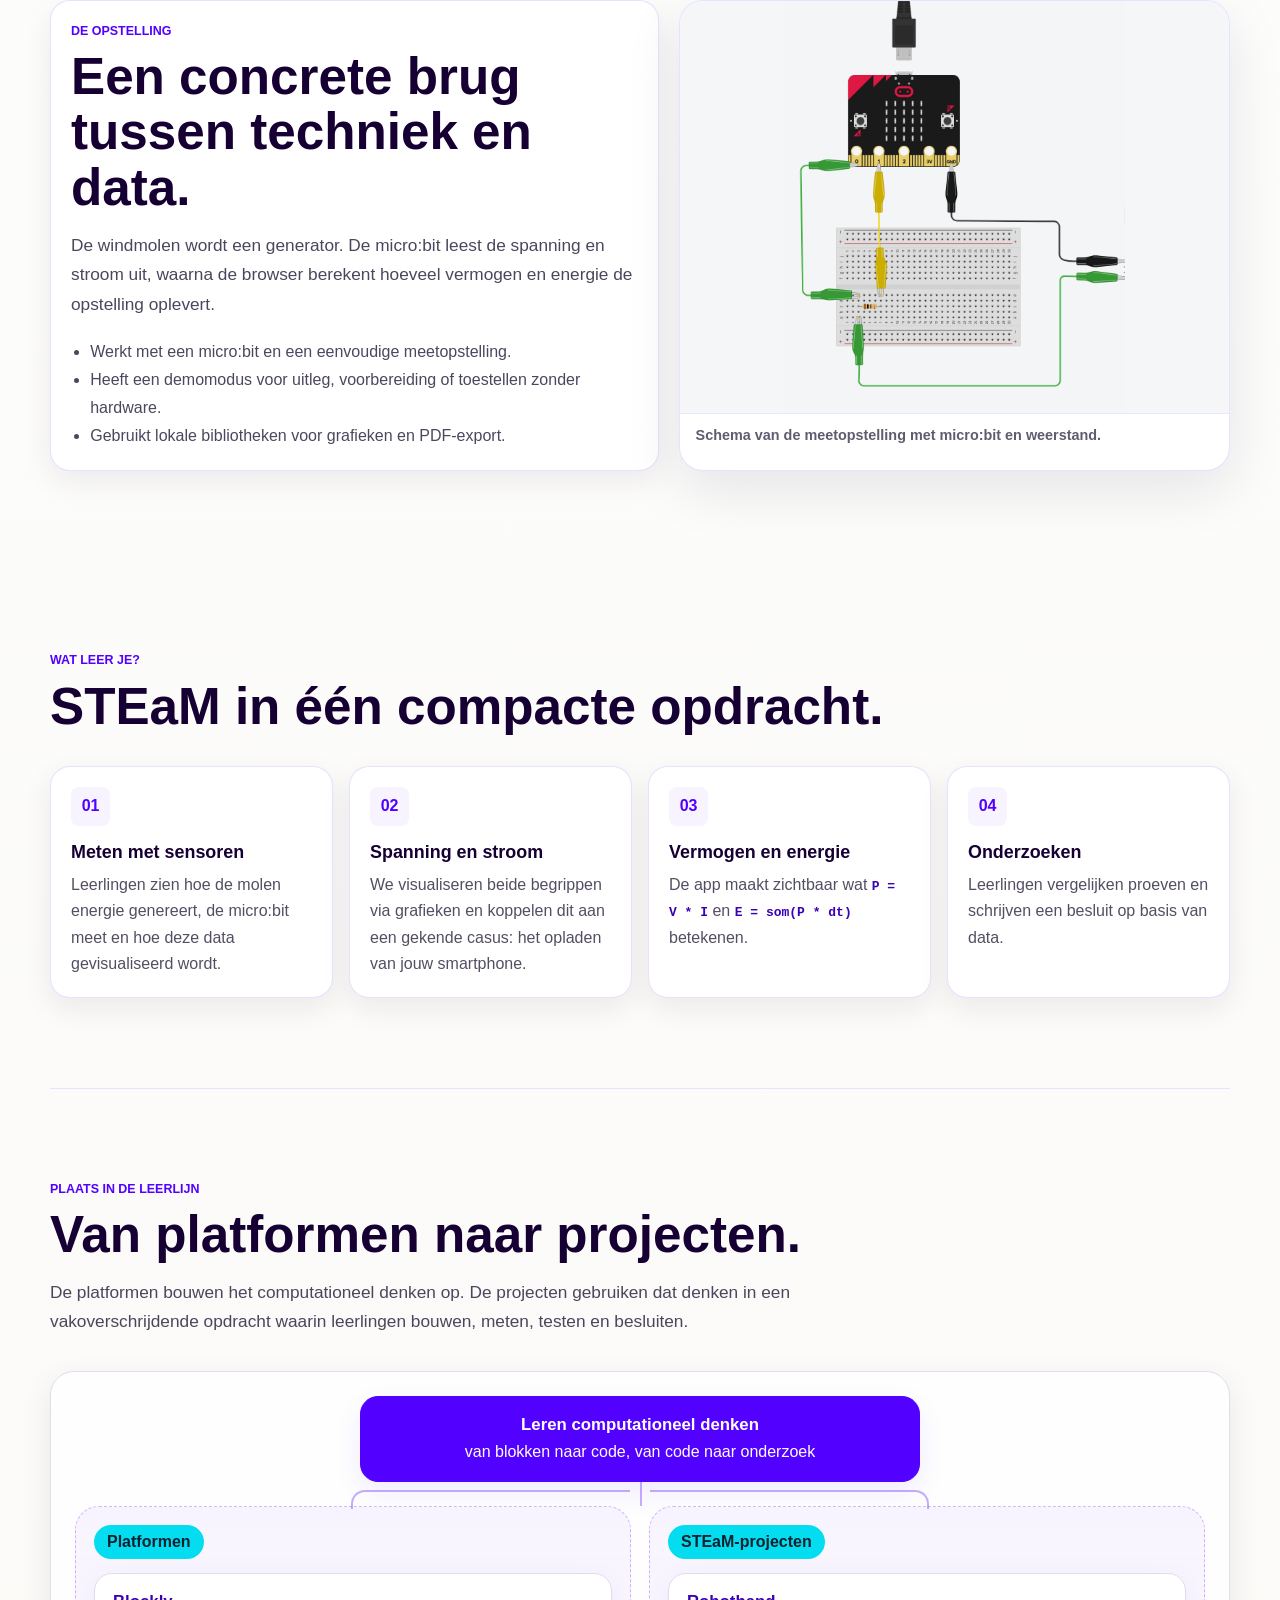
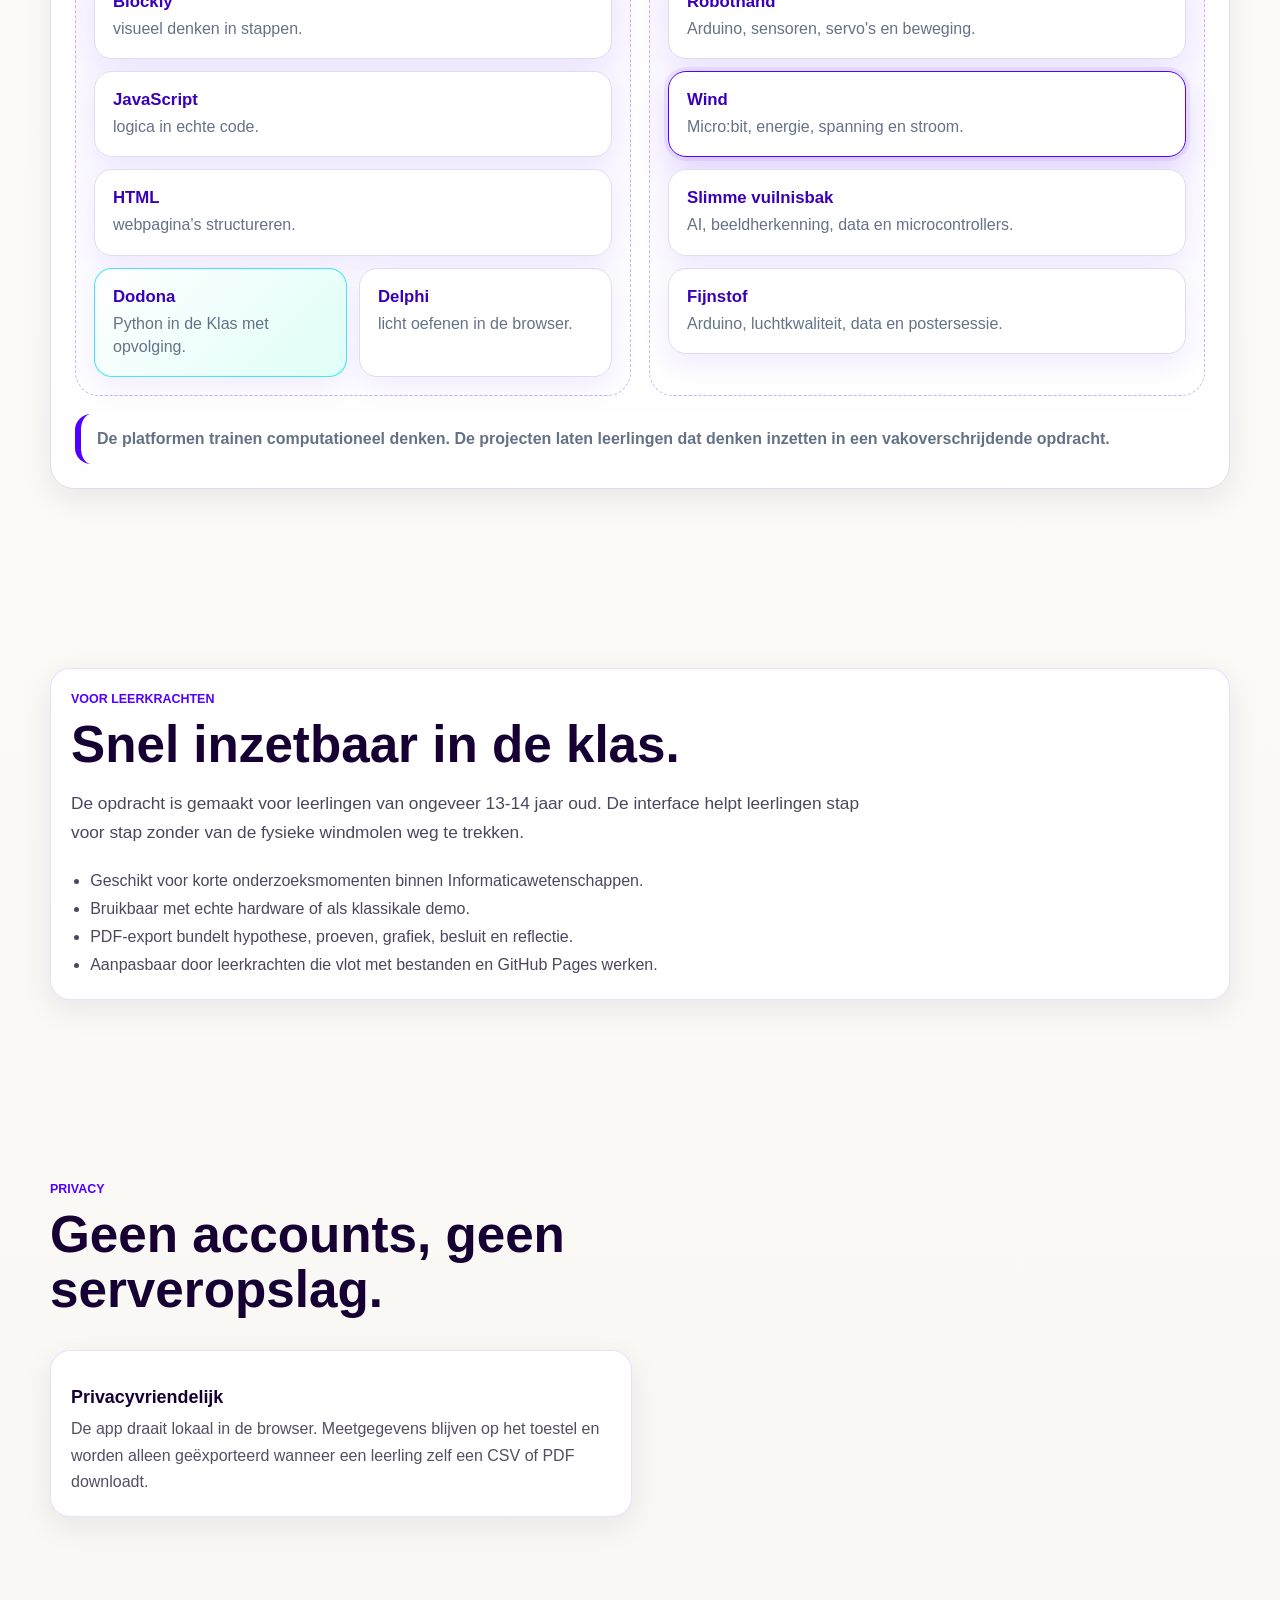
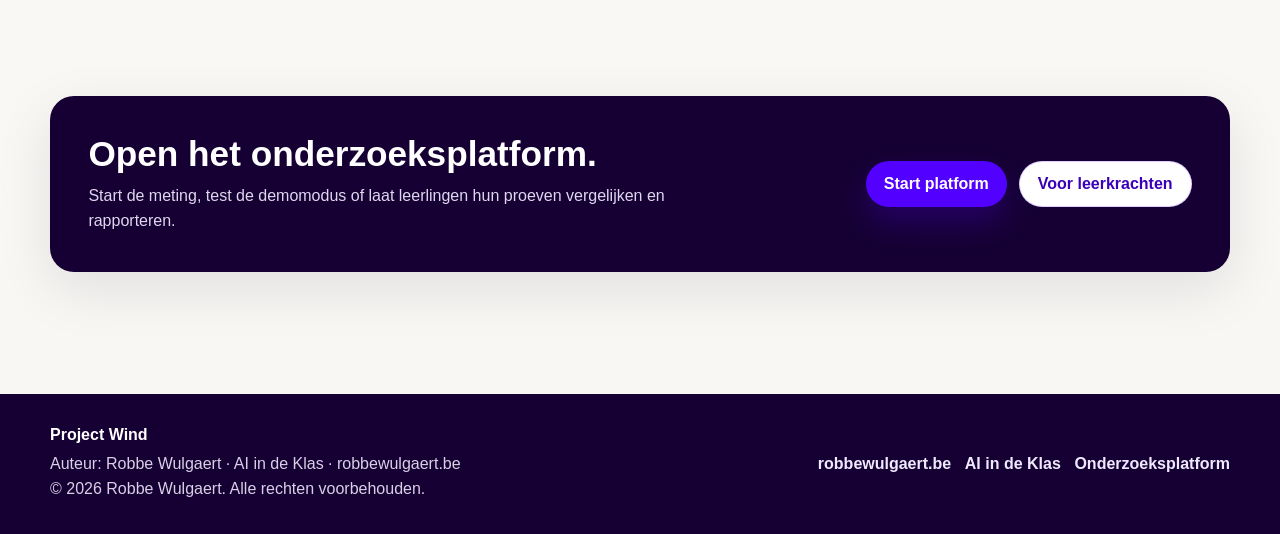
==== commit ba2f3905: "Updating favicon and CSS buttons" ====
--- a/index.html
+++ b/index.html
@@ -94,7 +94,7 @@
   <main id="main">
     <section class="landing-hero" id="top" aria-label="Project Wind">
       <div class="hero-content">
-        <p class="section-kicker">Project Wind J2</p>
+        <p class="section-kicker">Project Wind</p>
         <h1>Onderzoek energie met je eigen windmolen.</h1>
         <p class="hero-lead">
           Bouw, meet en vergelijk. Leerlingen leren hoe een windmolen elektrische energie opwekt
@@ -427,7 +427,7 @@
   "Licentie": "License",
   "Third-party notices": "Third-party notices",
   "Contact": "Contact",
-  "Project Wind J2": "Project Wind J2",
+  "Project Wind": "Project Wind",
   "Onderzoek energie met je eigen windmolen.": "Investigate energy with your own wind turbine.",
   "Bouw, meet en vergelijk. Leerlingen leren hoe een windmolen elektrische energie opwekt en gebruiken de micro:bit om spanning, stroom, vermogen en energie te onderzoeken.": "Build, measure and compare. Students learn how a wind turbine generates electrical energy and use the micro:bit to investigate voltage, current, power and energy.",
   "Bouw een molen en genereer zelf energie": "Build a turbine and generate energy yourself",
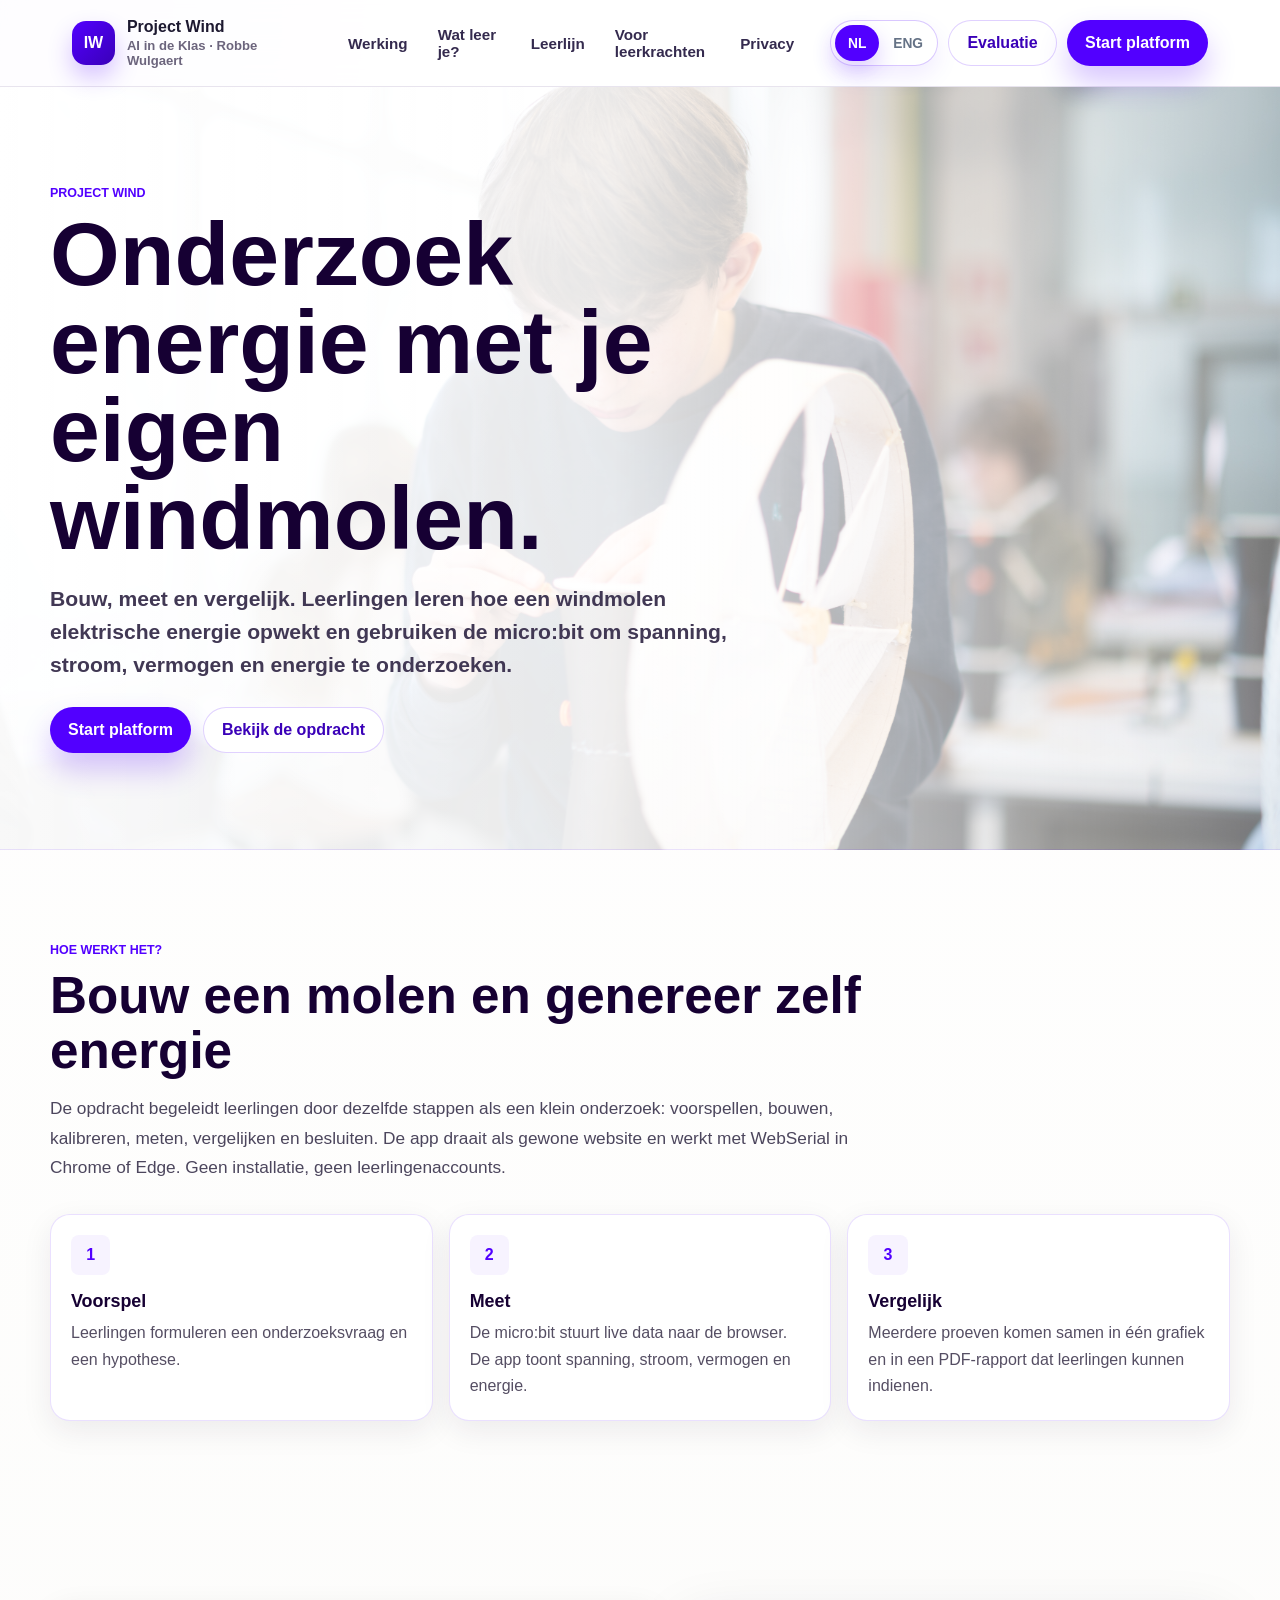
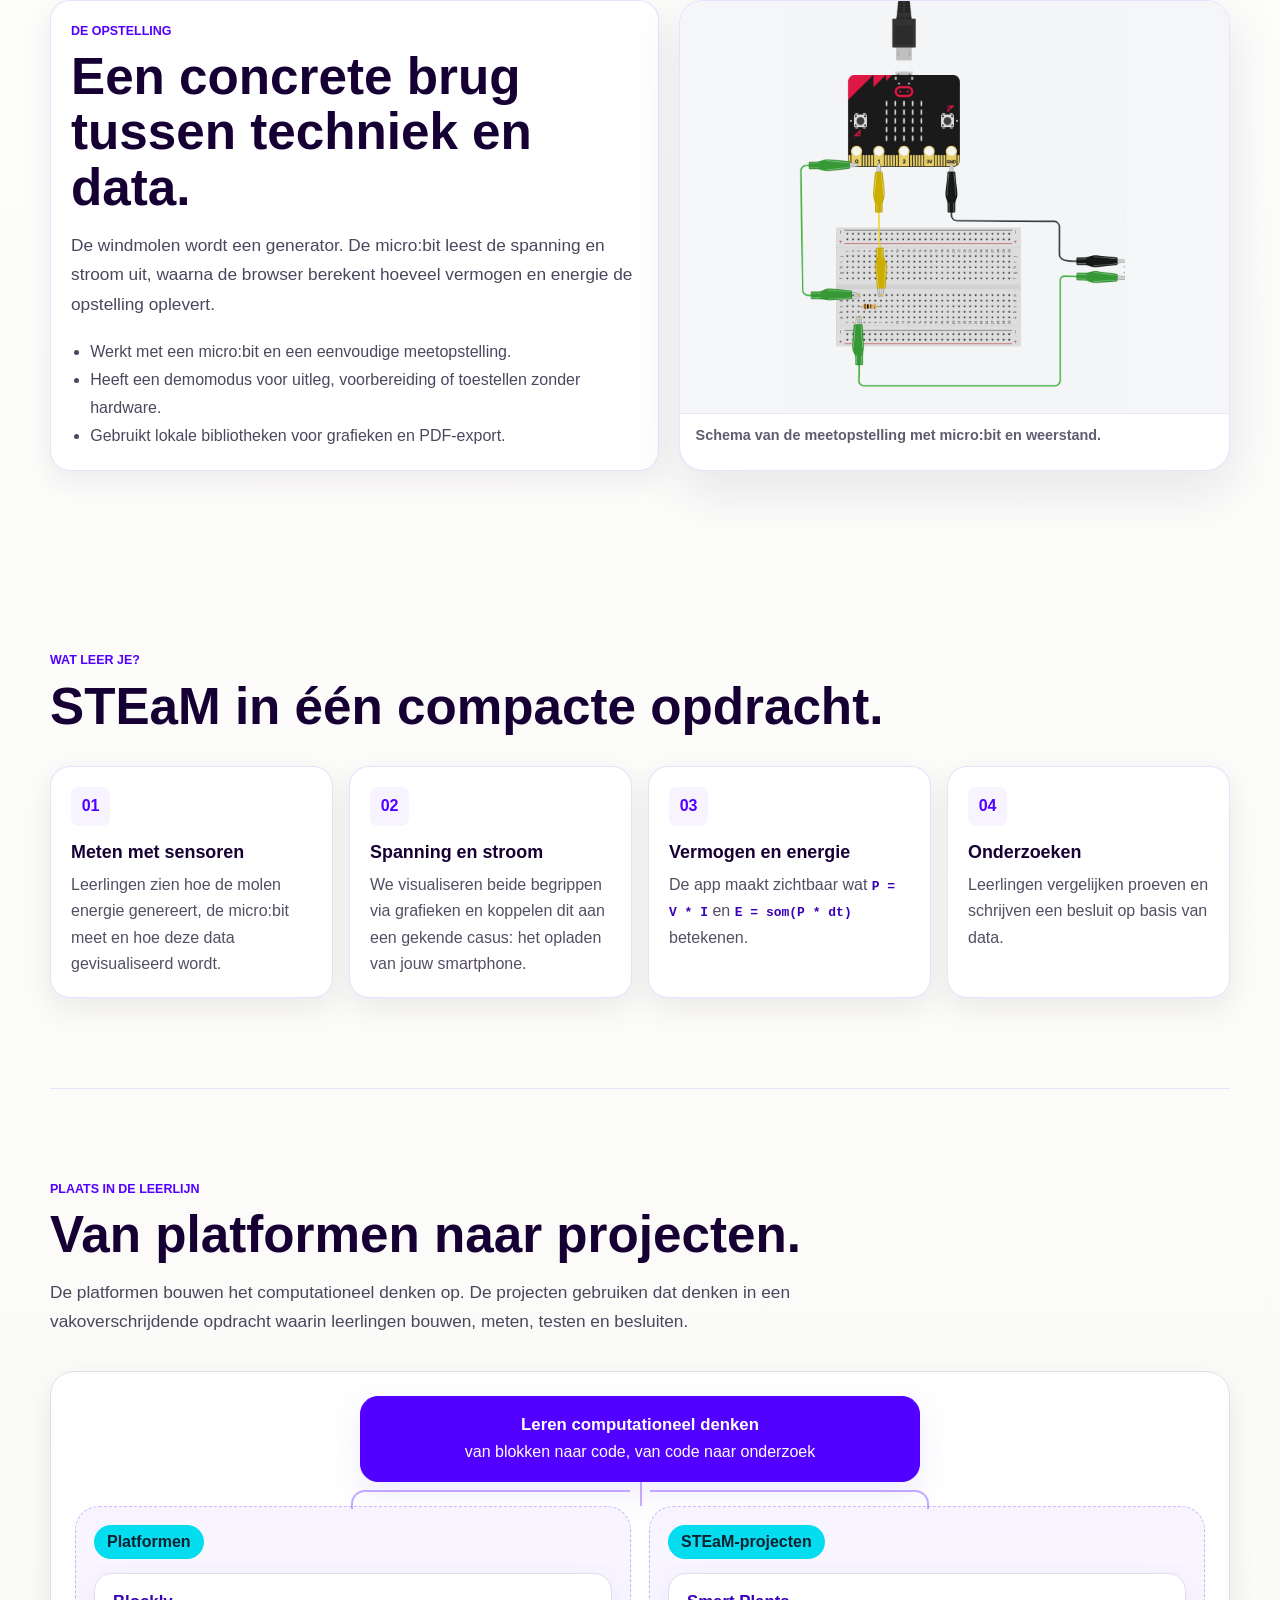
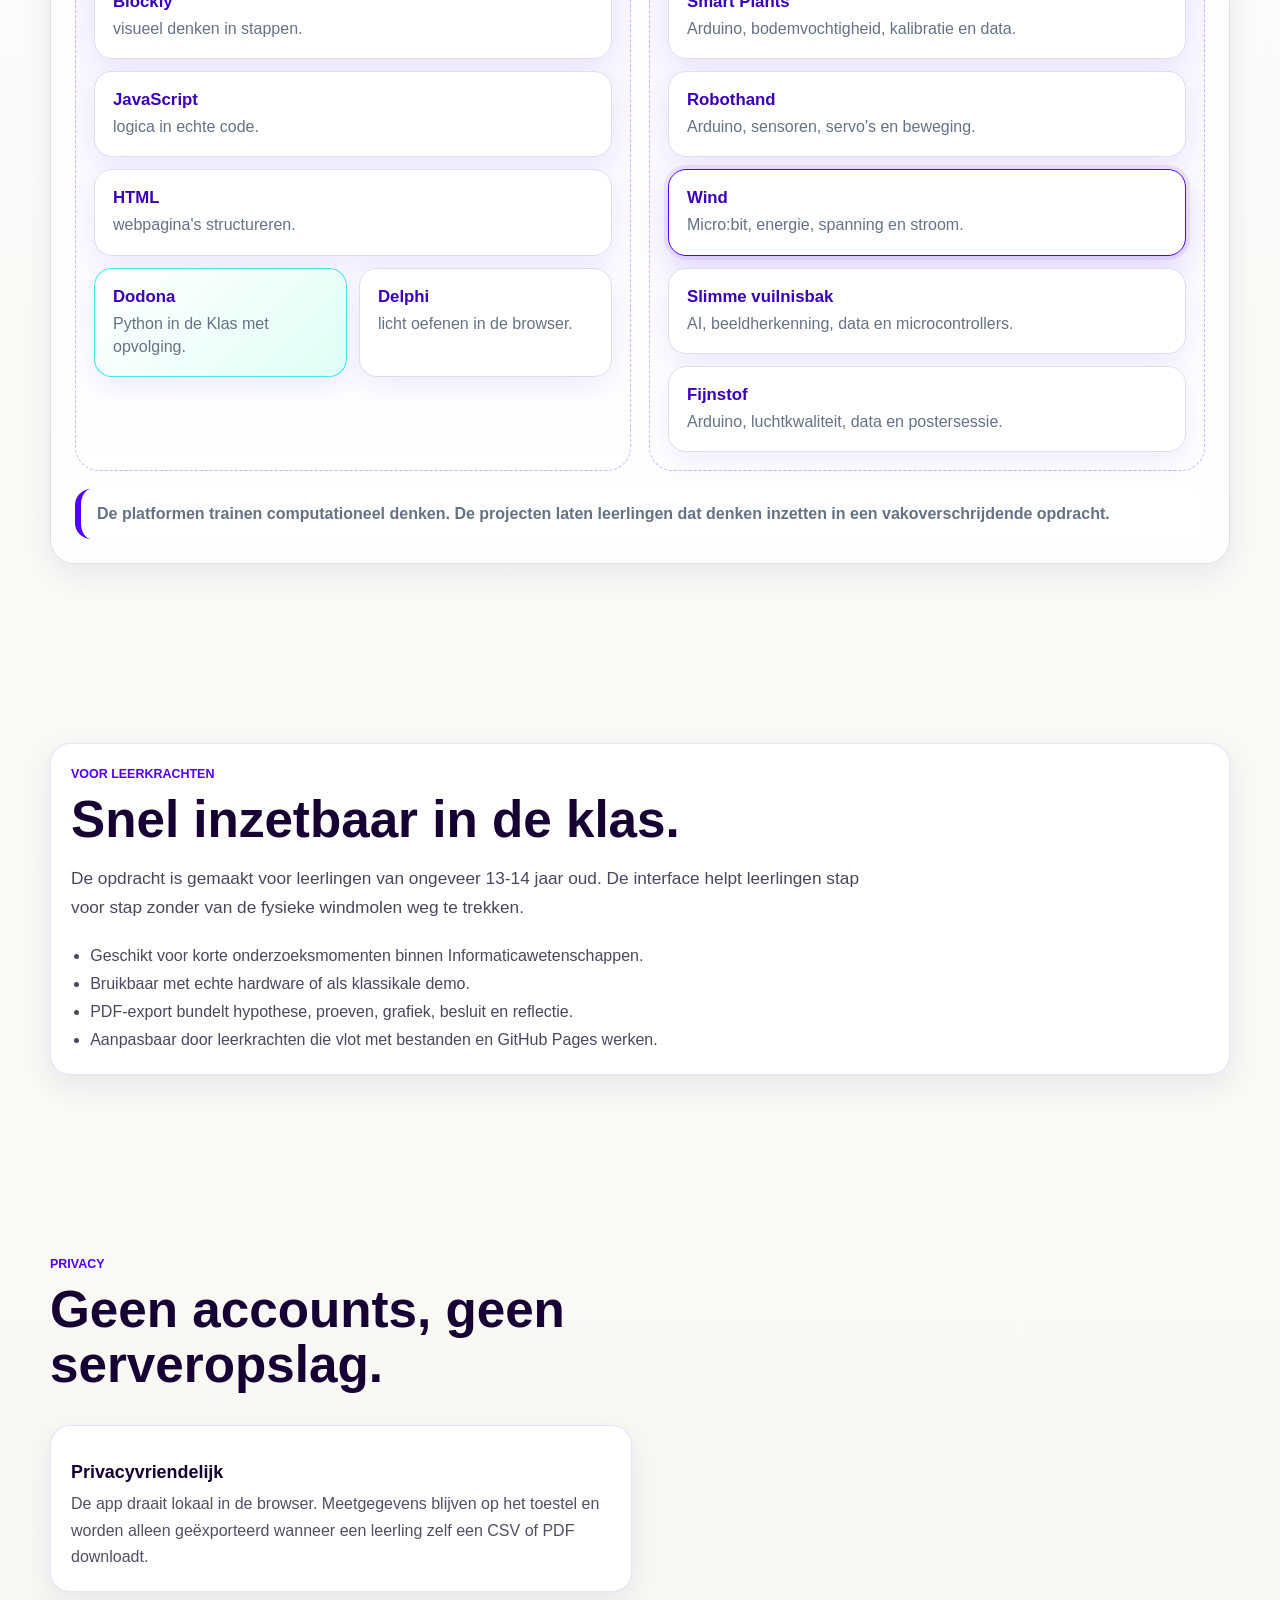
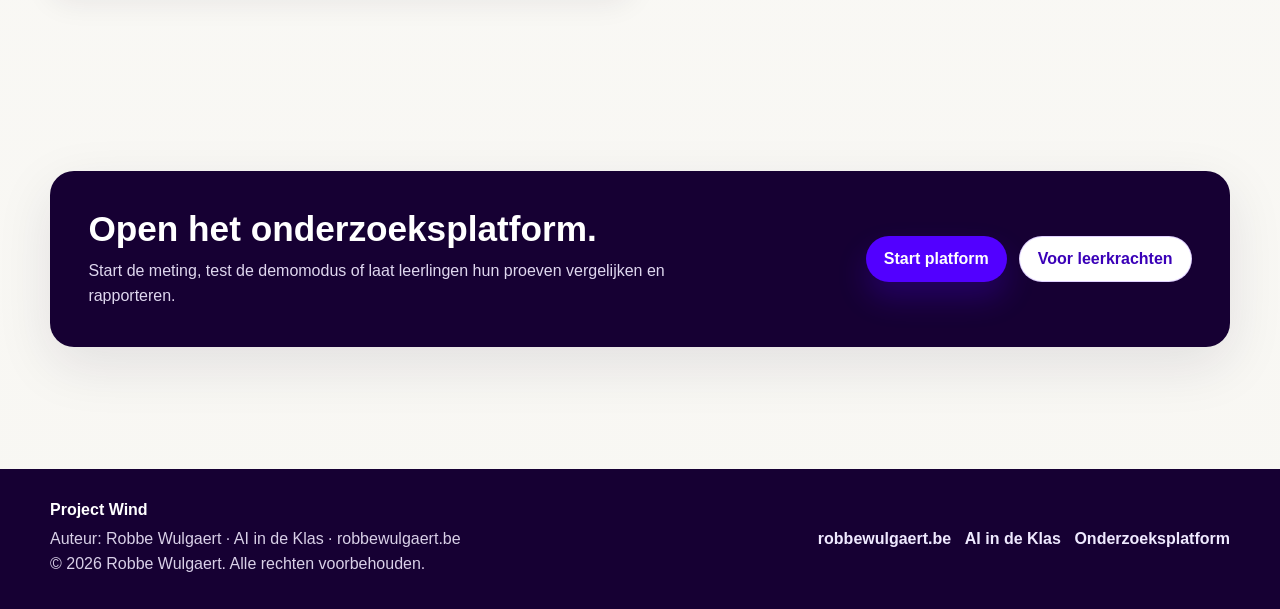
==== commit bbdd7f9f: "Adding to family tree" ====
--- a/index.html
+++ b/index.html
@@ -248,6 +248,10 @@
           <div class="tree-branch">
             <div class="branch-title">STEaM-projecten</div>
             <div class="tree-stack">
+              <a class="tree-node" href="https://robbew.github.io/smartplants/" target="_blank" rel="noopener">
+                <strong>Smart Plants</strong>
+                <span>Arduino, bodemvochtigheid, kalibratie en data.</span>
+              </a>
               <a class="tree-node" href="https://robbew.github.io/robothand/" target="_blank" rel="noopener">
                 <strong>Robothand</strong>
                 <span>Arduino, sensoren, servo's en beweging.</span>
@@ -398,6 +402,7 @@
   "HTML": "HTML",
   "Dodona": "Dodona",
   "Delphi": "Delphi",
+  "Smart Plants": "Smart Plants",
   "Robothand": "Robotic hand",
   "Wind": "Wind",
   "Slimme vuilnisbak": "Smart bin",
@@ -408,6 +413,7 @@
   "webpagina's structureren.": "structuring webpages.",
   "Python in de Klas met opvolging.": "Python in the Classroom with tracking.",
   "licht oefenen in de browser.": "lightweight practice in the browser.",
+  "Arduino, bodemvochtigheid, kalibratie en data.": "Arduino, soil moisture, calibration and data.",
   "Arduino, sensoren, servo's en beweging.": "Arduino, sensors, servos and movement.",
   "Micro:bit, energie, spanning en stroom.": "Micro:bit, energy, voltage and current.",
   "AI, beeldherkenning, data en microcontrollers.": "AI, image recognition, data and microcontrollers.",
--- a/style.css
+++ b/style.css
@@ -630,9 +630,95 @@
   font-weight: 650;
 }
 
+.checklist label.steam-code-check-item {
+  grid-template-columns: auto minmax(0, 1fr) auto;
+}
+
 .checklist input {
   width: 1.1rem;
   height: 1.1rem;
+}
+
+.steam-code-help-button {
+  inline-size: 1.8rem;
+  block-size: 1.8rem;
+  display: inline-grid;
+  place-items: center;
+  border: 1px solid rgba(82, 0, 255, 0.24);
+  border-radius: 999px;
+  padding: 0;
+  background: #eee7ff;
+  color: #2a0068;
+  font-weight: 900;
+  line-height: 1;
+  box-shadow: 0 8px 18px rgba(82, 0, 255, 0.1);
+}
+
+.steam-code-help-button:hover,
+.steam-code-help-button:focus-visible {
+  background: var(--brand, var(--primary, #5200ff));
+  color: #ffffff;
+  outline: none;
+  transform: translateY(-1px);
+}
+
+.modal.steam-code-modal {
+  width: min(560px, 100%);
+  max-height: min(86vh, 760px);
+  display: grid;
+  gap: 0.9rem;
+  overflow: auto;
+  border: 1px solid rgba(82, 0, 255, 0.22);
+  border-radius: 8px;
+  padding: 1.45rem;
+  box-shadow: 0 24px 70px rgba(22, 0, 51, 0.28);
+}
+
+.code-help-overlay {
+  background: rgba(22, 0, 51, 0.72);
+}
+
+.modal.steam-code-modal::before {
+  content: "";
+  position: absolute;
+  inset: 0 0 auto;
+  height: 0.45rem;
+  background: var(--brand, var(--primary, #5200ff));
+}
+
+.modal.steam-code-modal h2,
+.modal.steam-code-modal p {
+  margin: 0;
+}
+
+.modal.steam-code-modal h2 {
+  color: var(--ink, #160033);
+  font-size: 1.5rem;
+  letter-spacing: 0;
+}
+
+.modal.steam-code-modal p {
+  line-height: 1.55;
+}
+
+.steam-code-link {
+  justify-self: start;
+  min-height: 42px;
+  display: inline-flex;
+  align-items: center;
+  border-radius: 8px;
+  padding: 0.72rem 0.9rem;
+  background: #eee7ff;
+  color: #2a0068;
+  font-weight: 850;
+  text-decoration: none;
+}
+
+.steam-code-link:hover,
+.steam-code-link:focus-visible {
+  background: var(--brand, var(--primary, #5200ff));
+  color: #ffffff;
+  outline: none;
 }
 
 .calibration-layout,
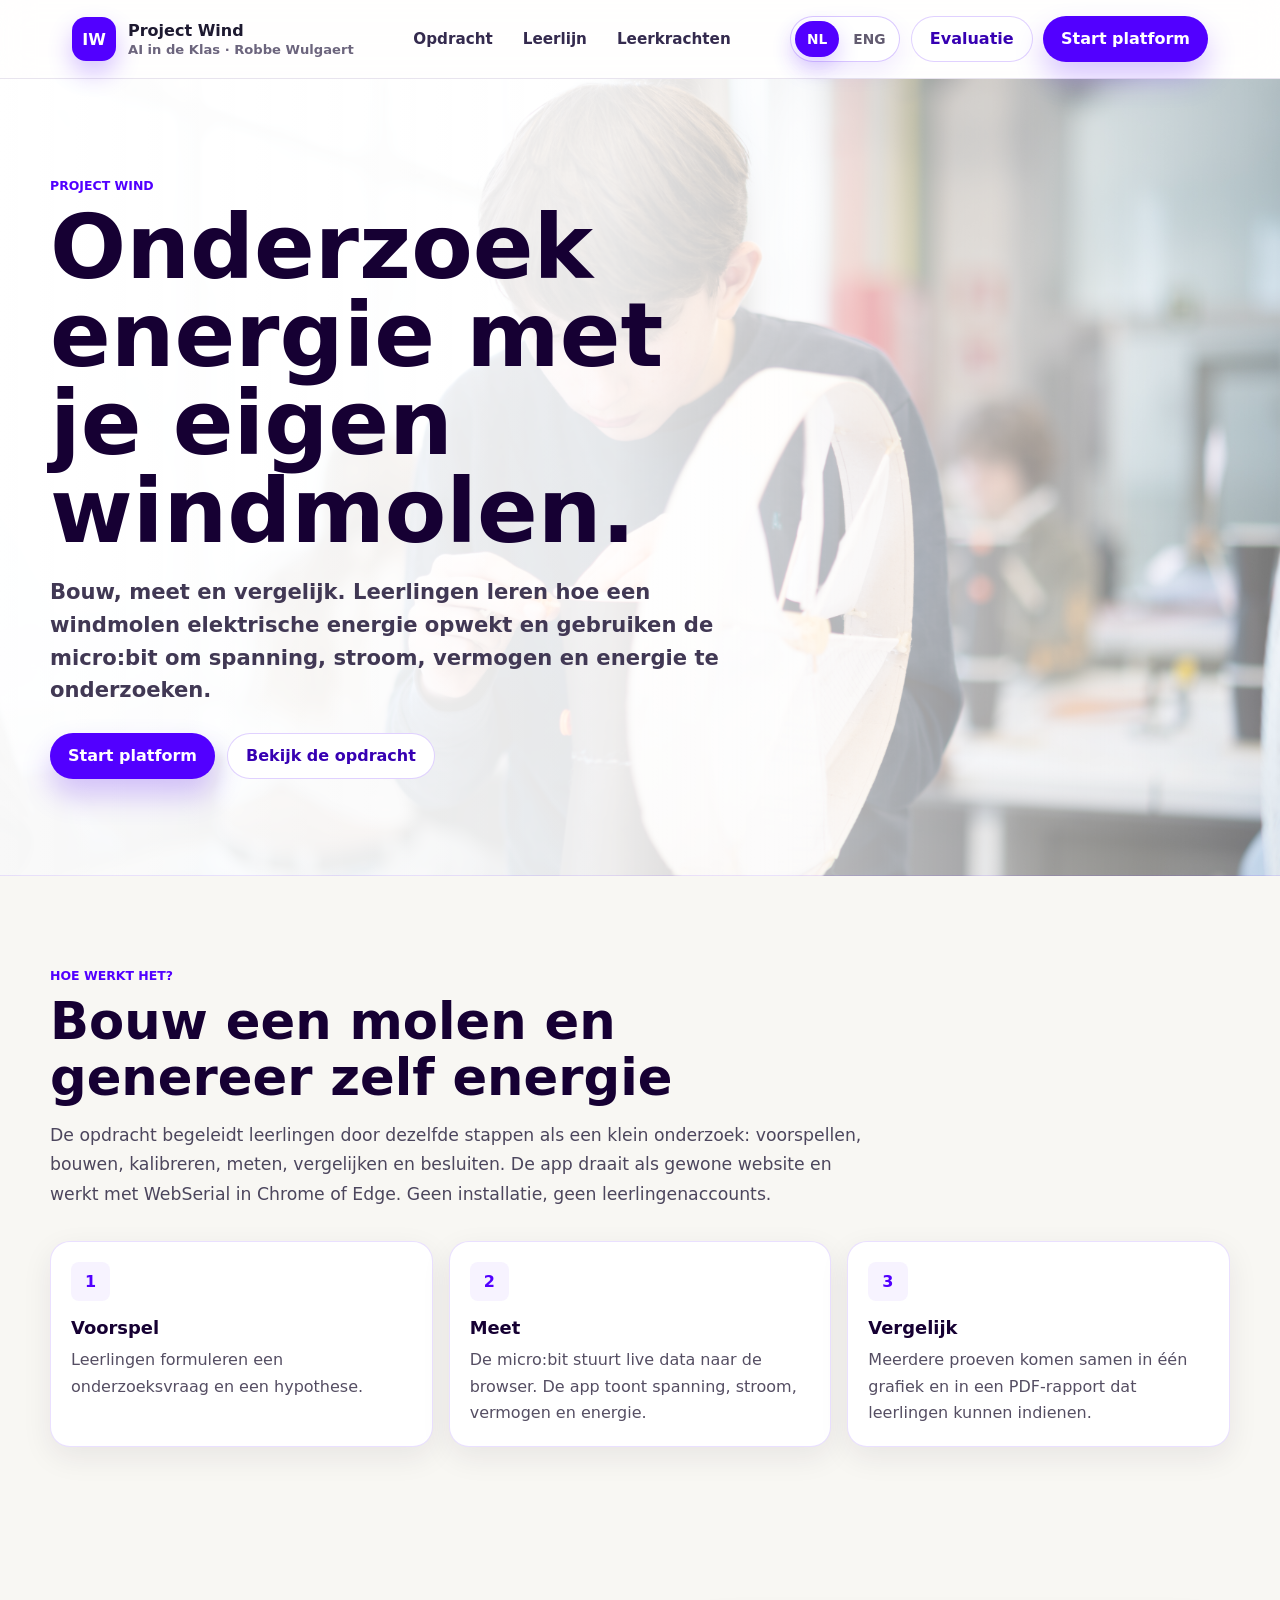
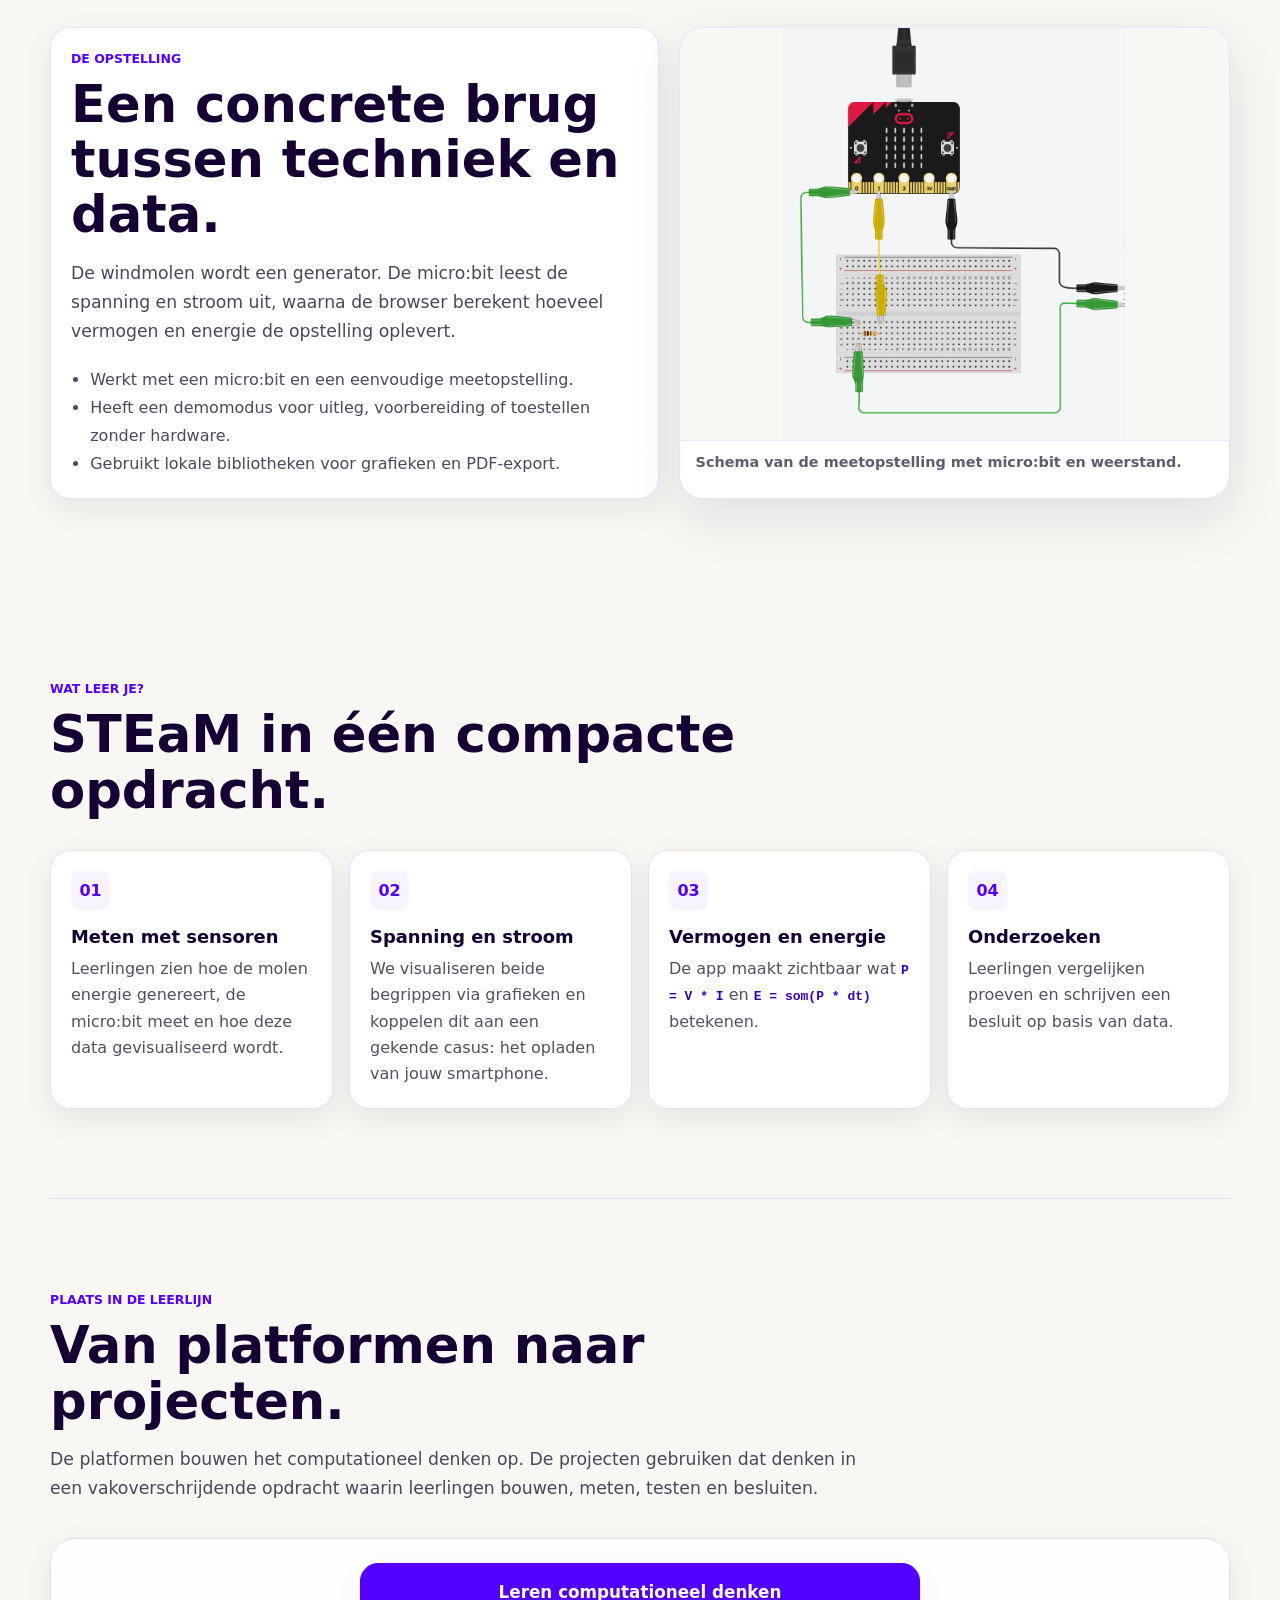
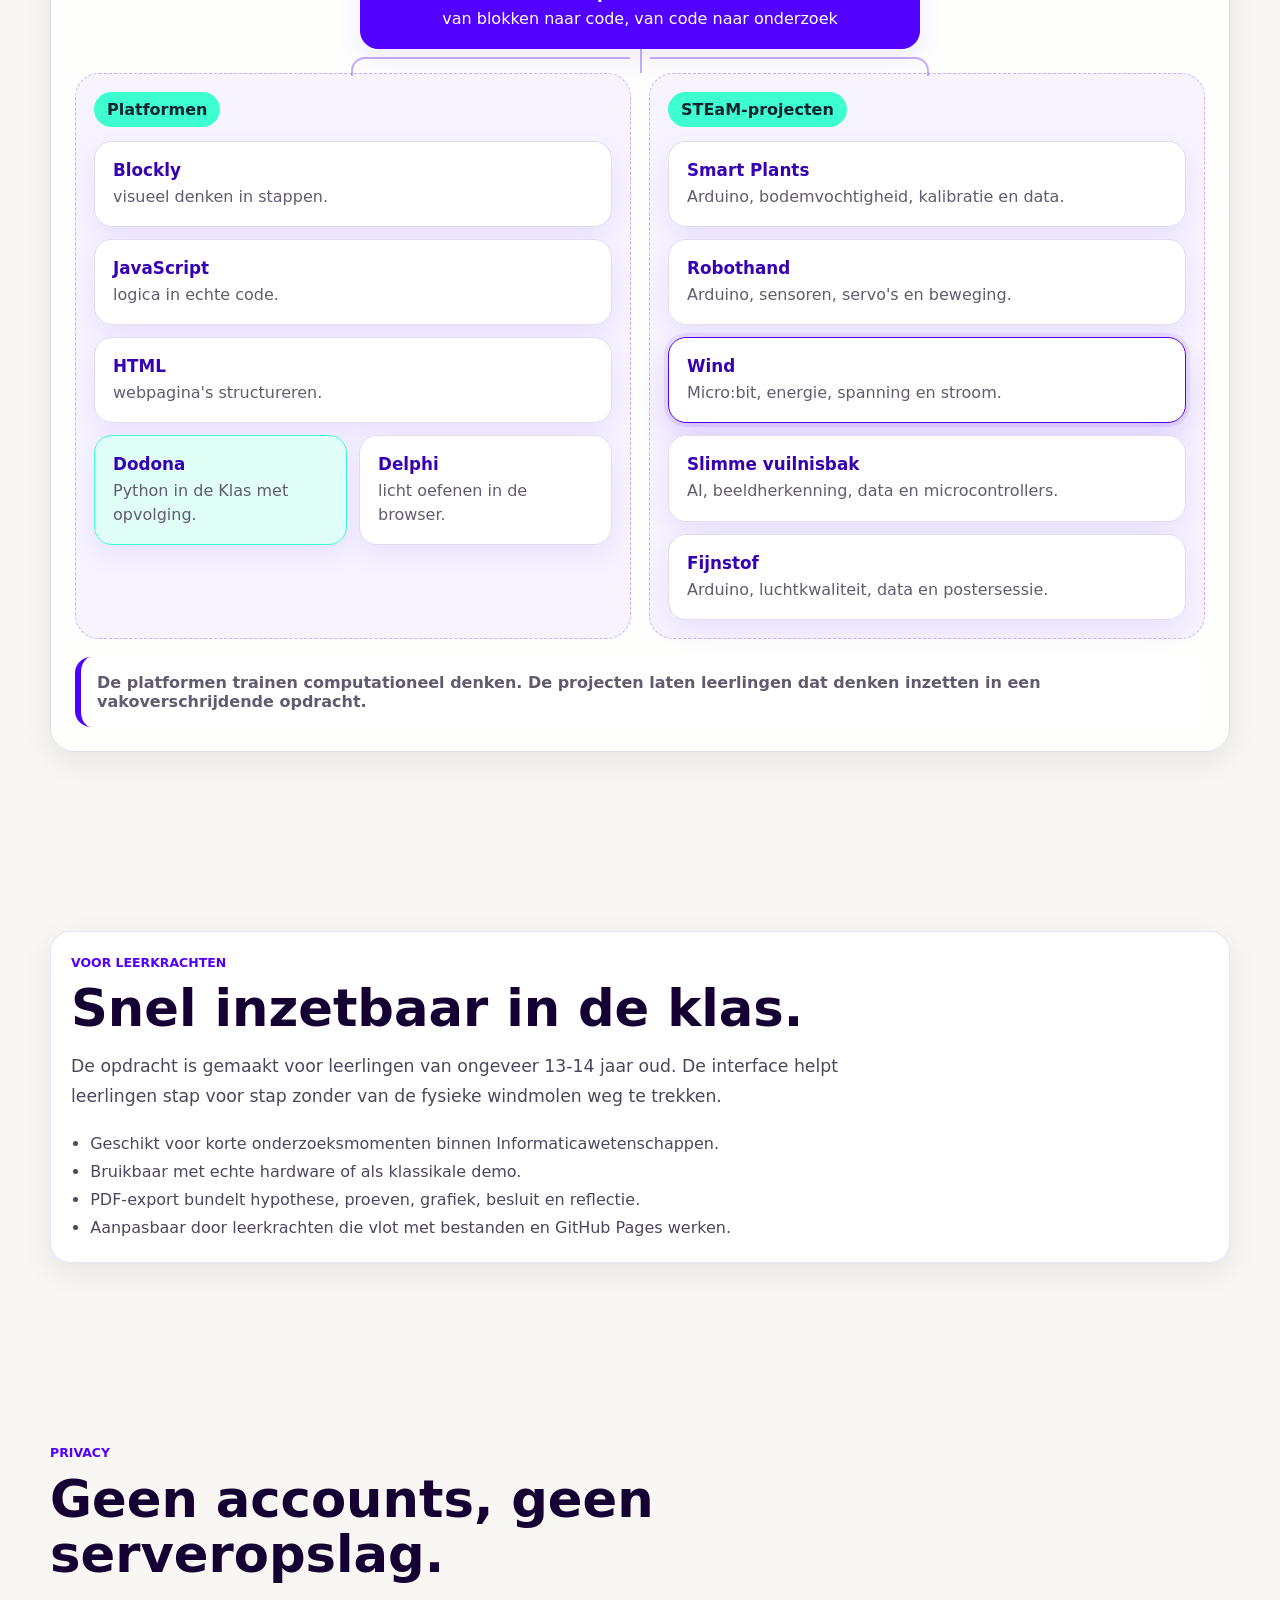
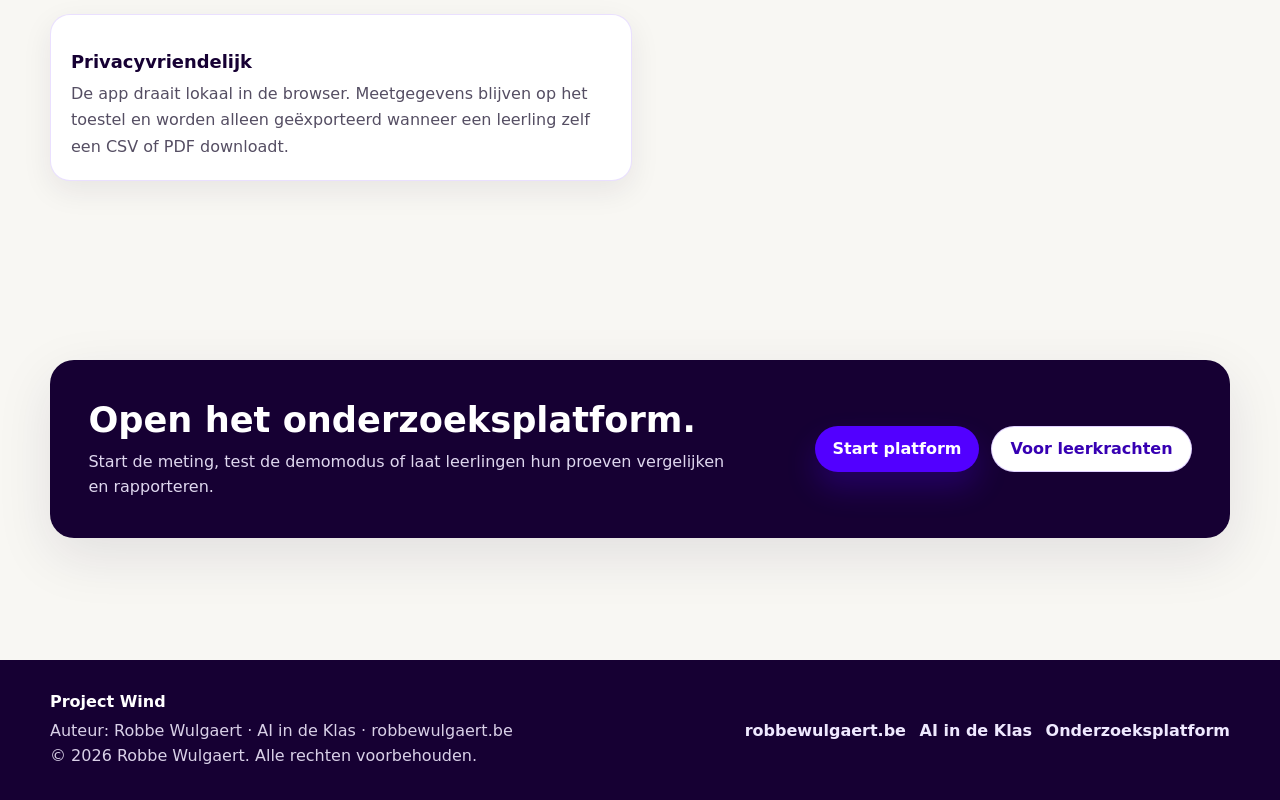
==== commit 41a759ad: "Changes for consistency within product family" ====
--- a/index.html
+++ b/index.html
@@ -70,11 +70,9 @@
       </a>
 
       <div class="nav-links" id="navLinks">
-        <a href="#werking">Werking</a>
-        <a href="#leren">Wat leer je?</a>
+        <a href="#werking">Opdracht</a>
         <a href="#leerlijn">Leerlijn</a>
-        <a href="#leerkrachten">Voor leerkrachten</a>
-        <a href="#privacy">Privacy</a>
+        <a href="#leerkrachten">Leerkrachten</a>
       </div>
 
       <div class="nav-actions">
@@ -368,11 +366,13 @@
   "Paginaonderdelen": "Page sections",
   "Taalkeuze": "Language selection",
   "Evaluatie": "Evaluation",
+  "Opdracht": "Assignment",
   "Werking": "How it works",
   "Wat leer je?": "What will you learn?",
   "Onderdelen": "Components",
   "Familie": "Family",
   "Voor leerkrachten": "For teachers",
+  "Leerkrachten": "Teachers",
   "Leerlijn": "Learning path",
   "Benodigdheden": "Materials",
   "Privacy": "Privacy",
--- a/style.css
+++ b/style.css
@@ -2,26 +2,32 @@
 
 :root {
   color-scheme: light;
-  --bg: #f4f6f8;
-  --surface: #ffffff;
+  --bg: #F8F7F3;
+  --surface: #FFFFFF;
   --surface-strong: #f1ecff;
-  --text: #17212f;
-  --muted: #657286;
-  --line: #d8e0ea;
+  --text: #1D1930;
+  --muted: #625B70;
+  --line: #E2DDEA;
   --primary: #5200FF;
-  --primary-dark: #3d00bf;
+  --primary-dark: #3700B3;
   --success: #5200FF;
   --danger: #d0006f;
   --warning: #ffb000;
   --shadow: 0 12px 34px rgba(15, 23, 42, 0.08);
   --brand: #5200FF;
   --brand-dark: #3700B3;
-  --brand-soft: #f7f3ff;
-  --accent: #3dffd0;
+  --brand-soft: #F7F3FF;
+  --brand-softer: #F7F3FF;
+  --accent: #3DFFD0;
   --ink: #160033;
   --max-width: 1180px;
   --soft-shadow: 0 18px 55px rgba(32, 20, 54, 0.1);
-  --font-body: Inter, Roboto, "Segoe UI", Arial, sans-serif;
+  --font-body: system-ui, -apple-system, "Segoe UI", Arial, sans-serif;
+  --motion-fast: 150ms;
+  --motion-medium: 260ms;
+  --motion-slow: 520ms;
+  --ease-standard: cubic-bezier(0.2, 0, 0, 1);
+  --ease-out: cubic-bezier(0.22, 1, 0.36, 1);
   --font-size-hero: clamp(2.45rem, 7vw, 5.8rem);
   --font-size-section-title: clamp(1.8rem, 4vw, 3.25rem);
   --font-size-lead: clamp(1.05rem, 2vw, 1.32rem);
@@ -43,6 +49,11 @@
   color: var(--text);
 }
 
+h1, h2, h3, h4, h5, h6,
+label, button, th, td {
+  letter-spacing: 0;
+}
+
 a {
   color: inherit;
 }
@@ -66,19 +77,11 @@
 .app-header,
 /* Delphi-style landing alignment */
 :root {
-  --brand-dark: #3a00b8;
-  --brand-softer: #f7f3ff;
-  --accent: #03ddef;
-  --line: #e2ddea;
-  --bg: #f8f7f3;
   --card-shadow: 0 10px 30px rgba(32, 20, 54, 0.08);
-  --font-body: Roboto, Inter, "Segoe UI", Arial, sans-serif;
 }
 
 .landing-page {
-  background:
-    radial-gradient(circle at top left, rgba(82, 0, 255, 0.09), transparent 34rem),
-    linear-gradient(180deg, #ffffff 0%, var(--bg) 100%);
+  background: var(--bg);
 }
 
 .site-header {
@@ -98,7 +101,7 @@
   width: 44px;
   height: 44px;
   border-radius: 14px;
-  background: linear-gradient(135deg, var(--brand), var(--brand-dark));
+  background: var(--brand);
   box-shadow: 0 12px 24px rgba(82, 0, 255, 0.24);
 }
 
@@ -243,7 +246,7 @@
   border: 1.5px dashed rgba(82, 0, 255, 0.28);
   border-radius: 24px;
   padding: 18px;
-  background: linear-gradient(180deg, rgba(247, 243, 255, 0.92), rgba(255, 255, 255, 0.94));
+  background: var(--brand-soft);
 }
 
 .tree-branch::before {
@@ -288,8 +291,8 @@
 }
 
 .tree-node.dodona {
-  background: linear-gradient(135deg, #ffffff, #dffff7);
-  border-color: rgba(3, 221, 239, 0.72);
+  background: #DFFFF7;
+  border-color: var(--accent);
 }
 
 .delphi-dodona-pair {
@@ -367,9 +370,7 @@
 }
 
 .landing-page {
-  background:
-    radial-gradient(circle at top left, rgba(82, 0, 255, 0.09), transparent 34rem),
-    linear-gradient(180deg, #ffffff 0%, var(--bg) 100%);
+  background: var(--bg);
 }
 
 .site-header {
@@ -389,7 +390,7 @@
   width: 44px;
   height: 44px;
   border-radius: 14px;
-  background: linear-gradient(135deg, var(--brand), var(--brand-dark));
+  background: var(--brand);
   box-shadow: 0 12px 24px rgba(82, 0, 255, 0.24);
 }
 
@@ -853,8 +854,8 @@
   left: 0;
   width: 100%;
   height: 0%;
-  background: linear-gradient(180deg, #9f7aff, #5200ff);
-  transition: height 0.5s ease;
+  background: var(--brand);
+  transition: height var(--motion-medium) var(--ease-standard);
 }
 
 #charge-percent {
@@ -962,8 +963,8 @@
 }
 
 .landing-page {
-  background: #fbfaf7;
-  color: #1d1930;
+  background: var(--bg);
+  color: var(--text);
 }
 
 .skip-link {
@@ -1264,7 +1265,7 @@
   width: 100%;
   aspect-ratio: 4 / 3;
   object-fit: contain;
-  background: #f4f6f8;
+  background: var(--bg);
 }
 
 .schematic-frame figcaption {
@@ -1347,9 +1348,7 @@
 }
 
 .landing-page {
-  background:
-    radial-gradient(circle at top left, rgba(82, 0, 255, 0.09), transparent 34rem),
-    linear-gradient(180deg, #ffffff 0%, var(--bg) 100%);
+  background: var(--bg);
 }
 
 .site-header {
@@ -1369,7 +1368,7 @@
   width: 44px;
   height: 44px;
   border-radius: 14px;
-  background: linear-gradient(135deg, var(--brand), var(--brand-dark));
+  background: var(--brand);
   box-shadow: 0 12px 24px rgba(82, 0, 255, 0.24);
 }
 
@@ -1555,10 +1554,8 @@
   --primary-dark: var(--brand-dark);
   --success: var(--brand);
   --shadow: 0 12px 34px rgba(15, 23, 42, 0.08);
-  --font-body: Roboto, Inter, "Segoe UI", Arial, sans-serif;
-  background:
-    radial-gradient(circle at top left, rgba(82, 0, 255, 0.08), transparent 34rem),
-    linear-gradient(180deg, #ffffff 0%, var(--bg) 100%);
+  --font-body: system-ui, -apple-system, "Segoe UI", Arial, sans-serif;
+  background: var(--bg);
   color: var(--text);
   font-family: var(--font-body);
 }
@@ -1629,6 +1626,69 @@
   color: var(--brand-dark);
 }
 
+/* Smart Plants motion alignment: state changes remain clear without decorative loops. */
+@keyframes smartplants-soft-rise {
+  from { opacity: 0; transform: translateY(12px); }
+  to { opacity: 1; transform: translateY(0); }
+}
+
+@keyframes smartplants-fade-in {
+  from { opacity: 0; }
+  to { opacity: 1; }
+}
+
+.btn,
+.menu-button,
+.primary-button,
+.secondary-button,
+.success-button,
+.danger-button,
+.ghost-button,
+.workflow-step,
+.tree-node,
+.step-card,
+.feature-card,
+.audience-card,
+input,
+select,
+textarea {
+  transition:
+    color var(--motion-fast) var(--ease-standard),
+    background-color var(--motion-fast) var(--ease-standard),
+    border-color var(--motion-fast) var(--ease-standard),
+    box-shadow var(--motion-fast) var(--ease-standard),
+    transform var(--motion-fast) var(--ease-standard);
+}
+
+.workflow-step:hover,
+.workflow-step:focus-visible {
+  transform: translateY(-2px);
+}
+
+.step-card:hover,
+.feature-card:hover,
+.audience-card:hover {
+  transform: translateY(-3px);
+  box-shadow: var(--soft-shadow);
+}
+
+.overlay {
+  animation: smartplants-fade-in var(--motion-fast) var(--ease-standard);
+}
+
+.modal {
+  animation: smartplants-soft-rise var(--motion-medium) var(--ease-out);
+}
+
+@media (prefers-reduced-motion: reduce) {
+  *, *::before, *::after {
+    animation-duration: 0.01ms !important;
+    animation-iteration-count: 1 !important;
+    scroll-behavior: auto !important;
+    transition-duration: 0.01ms !important;
+  }
+}
+
 .app-page .workflow-step.is-complete {
   border-color: var(--brand);
   background: var(--brand);
@@ -1678,9 +1738,9 @@
 
 /* JS in de Klas platformheader alignment. */
 .app-page .app-header {
-  background: #fff;
+  background: var(--surface);
   color: var(--text);
-  border-bottom: 1.5px solid #eee;
+  border-bottom: 1.5px solid var(--line);
   box-shadow: none;
   padding: 0.8rem 1.2rem;
 }
@@ -1712,7 +1772,7 @@
 .app-page .primary-button,
 .app-page .success-button {
   background: var(--brand);
-  color: #fff;
+  color: var(--surface);
   border-color: var(--brand);
   box-shadow: 0 2px 8px rgba(82, 0, 255, 0.10);
 }
@@ -1725,15 +1785,15 @@
 
 .app-page .secondary-button,
 .app-page .ghost-button {
-  background: #fff;
+  background: var(--surface);
   color: var(--brand-dark);
   border: 1px solid rgba(82, 0, 255, 0.22);
 }
 
 .app-page .status-pill {
   min-height: 38px;
-  border-color: #ece6fa;
-  background: #fff;
+  border-color: var(--line);
+  background: var(--surface);
   color: var(--brand-dark);
   box-shadow: 0 2px 8px rgba(82, 0, 255, 0.06);
 }
@@ -1748,15 +1808,49 @@
 
 .app-page .workflow-step {
   border-radius: 999px;
-  background: #fff;
+  background: var(--surface);
   color: var(--brand-dark);
 }
 
 .app-page .workflow-step.is-active {
   background: var(--brand);
-  color: #fff;
+  color: var(--surface);
   border-color: var(--brand);
-  box-shadow: 0 0 0 3px #ece6fa;
+  box-shadow: 0 0 0 3px var(--brand-soft);
+}
+
+/* Workflow controls follow the shared Smart Plants step-navigation model. */
+.app-page .workflow-step {
+  min-height: 2.5rem;
+  padding: 0.45rem 0.65rem;
+  border-color: rgba(82, 0, 255, 0.32);
+  transition:
+    color var(--motion-fast) var(--ease-standard),
+    background-color var(--motion-fast) var(--ease-standard),
+    border-color var(--motion-fast) var(--ease-standard),
+    box-shadow var(--motion-fast) var(--ease-standard),
+    transform var(--motion-fast) var(--ease-standard);
+}
+
+.app-page .workflow-step:hover,
+.app-page .workflow-step:focus-visible {
+  border-color: var(--brand);
+  background: var(--brand-softer);
+  color: var(--brand-dark);
+  transform: translateY(-2px);
+}
+
+.app-page .workflow-step:focus-visible {
+  outline: 3px solid rgba(61, 255, 208, 0.6);
+  outline-offset: 2px;
+}
+
+.app-page .workflow-step.is-active:hover,
+.app-page .workflow-step.is-active:focus-visible,
+.app-page .workflow-step.is-complete:hover,
+.app-page .workflow-step.is-complete:focus-visible {
+  background: var(--brand);
+  color: var(--surface);
 }
 
 .app-page #measurement > .toolbar {
@@ -1780,3 +1874,18 @@
     min-width: 0;
   }
 }
+
+/* Keep platform controls on the shared Smart Plants timing layer. */
+.app-page .primary-button,
+.app-page .secondary-button,
+.app-page .success-button,
+.app-page .danger-button,
+.app-page .ghost-button,
+.app-page .workflow-step {
+  transition:
+    color var(--motion-fast) var(--ease-standard),
+    background-color var(--motion-fast) var(--ease-standard),
+    border-color var(--motion-fast) var(--ease-standard),
+    box-shadow var(--motion-fast) var(--ease-standard),
+    transform var(--motion-fast) var(--ease-standard);
+}
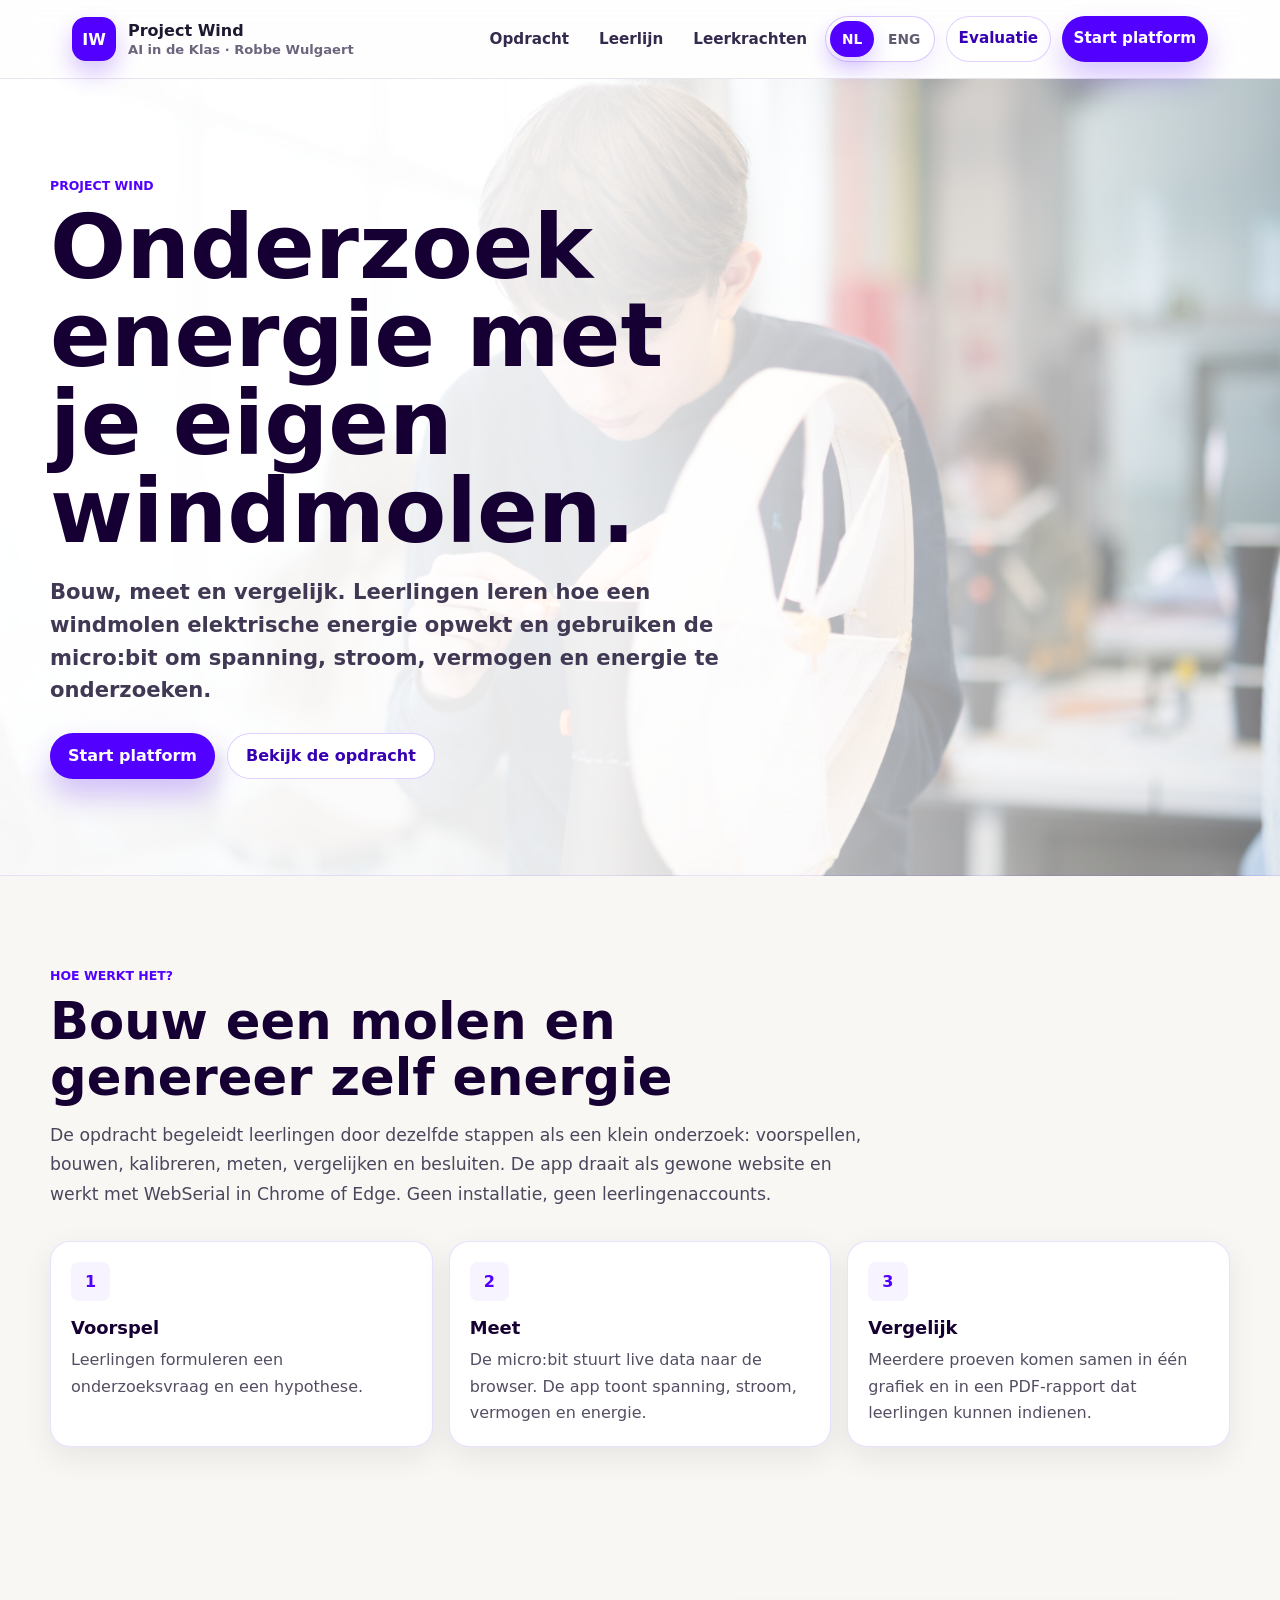
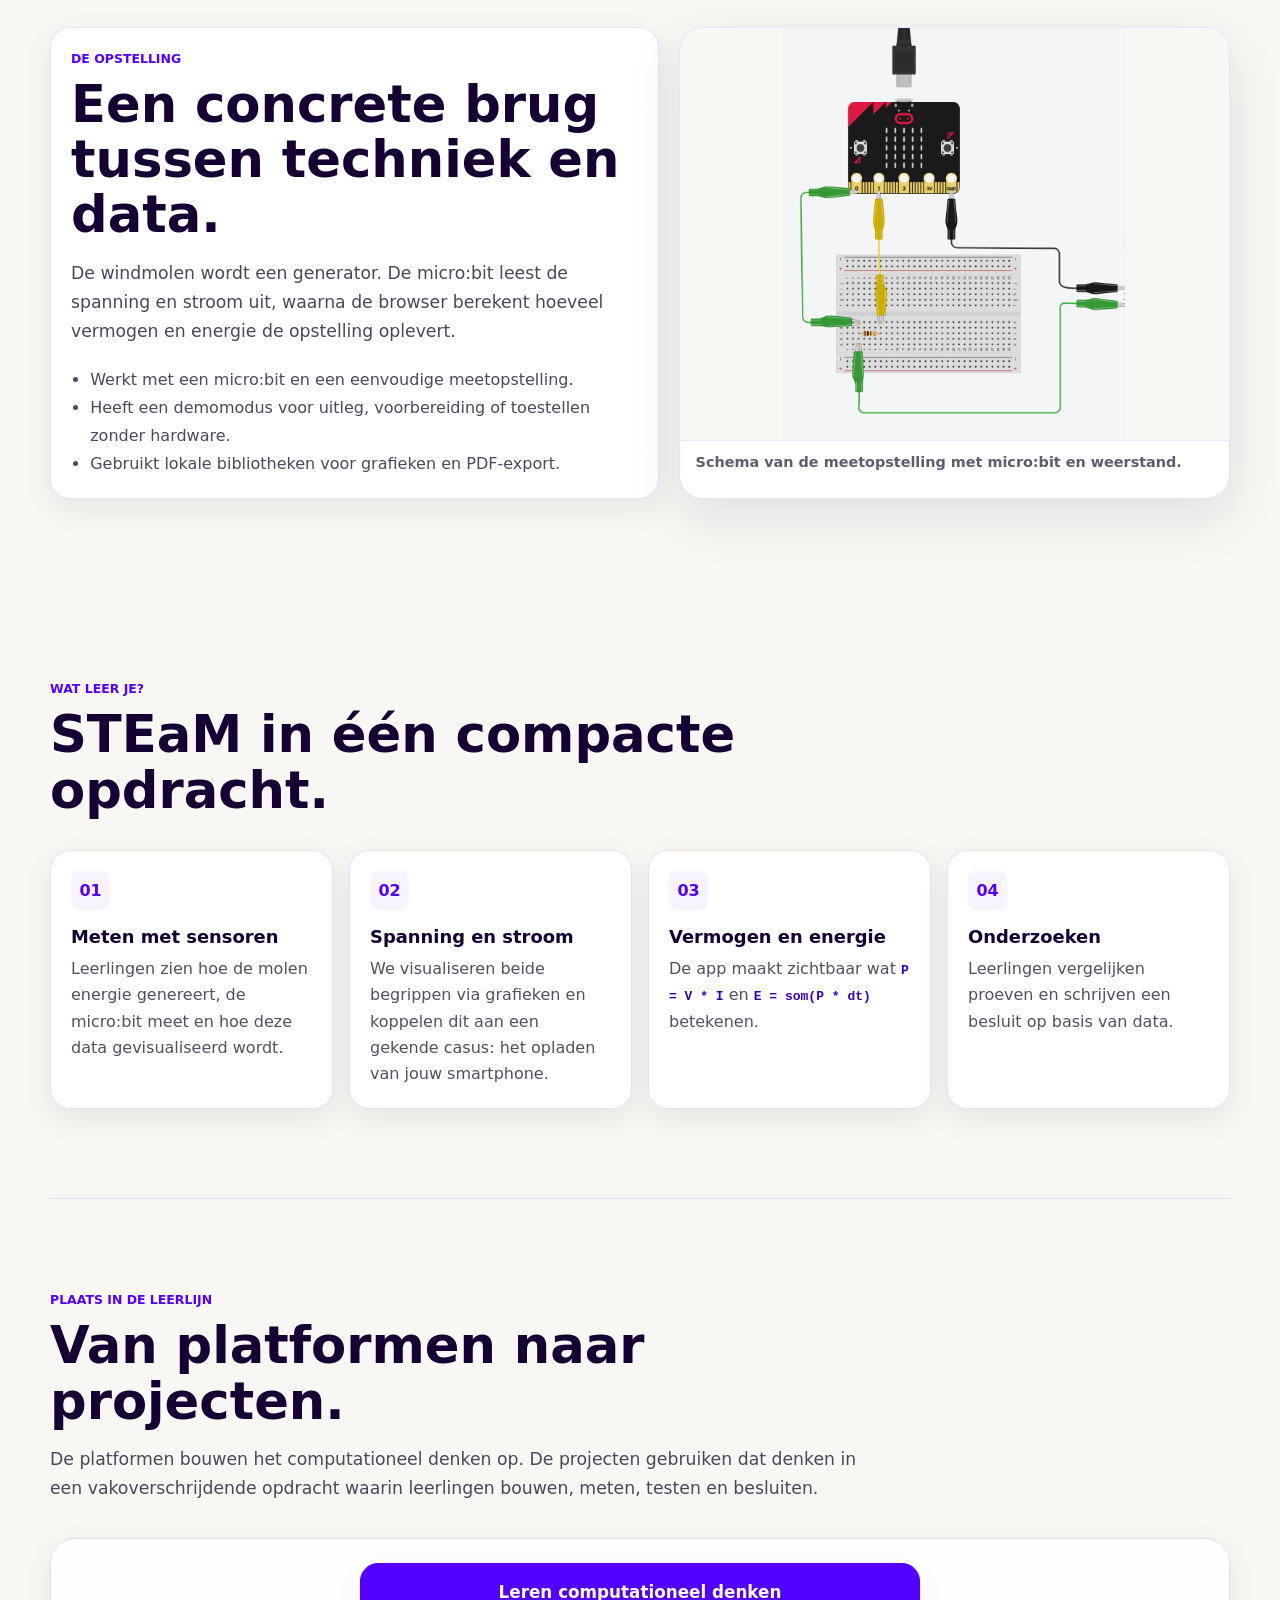
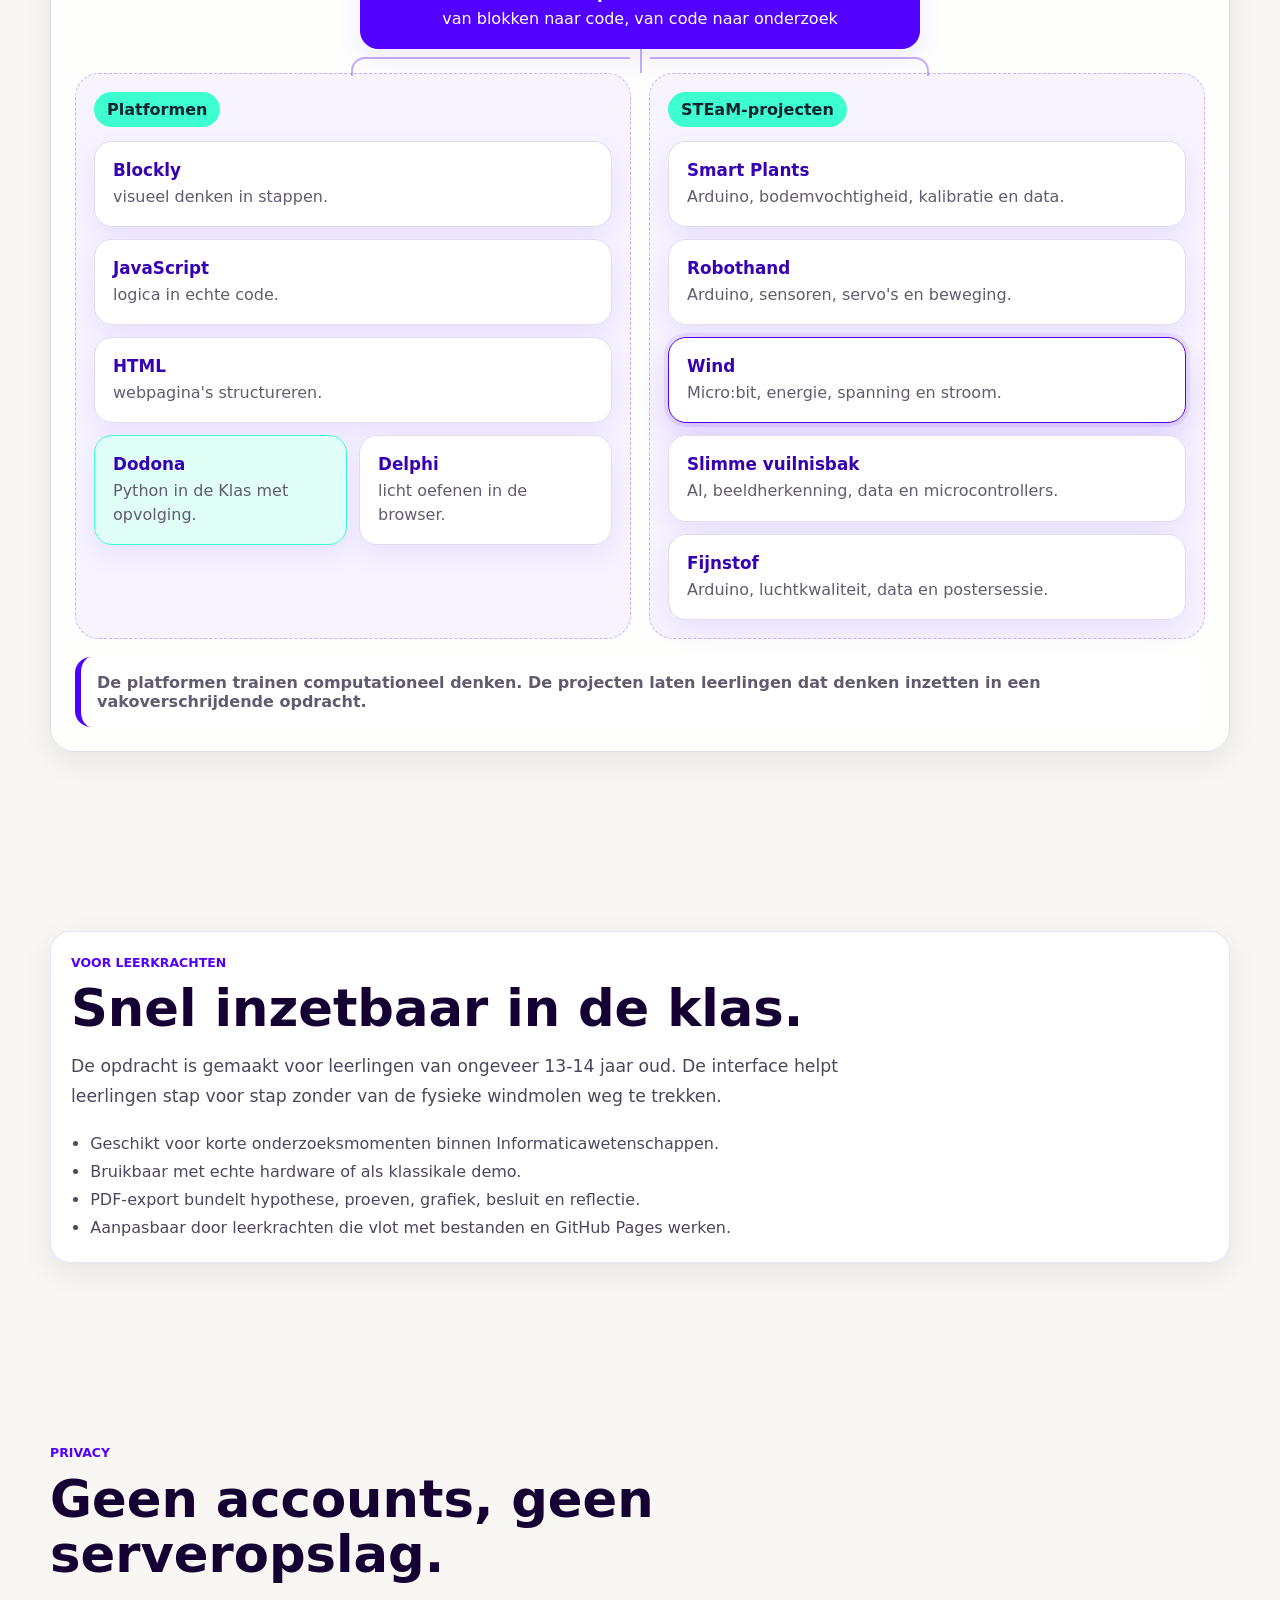
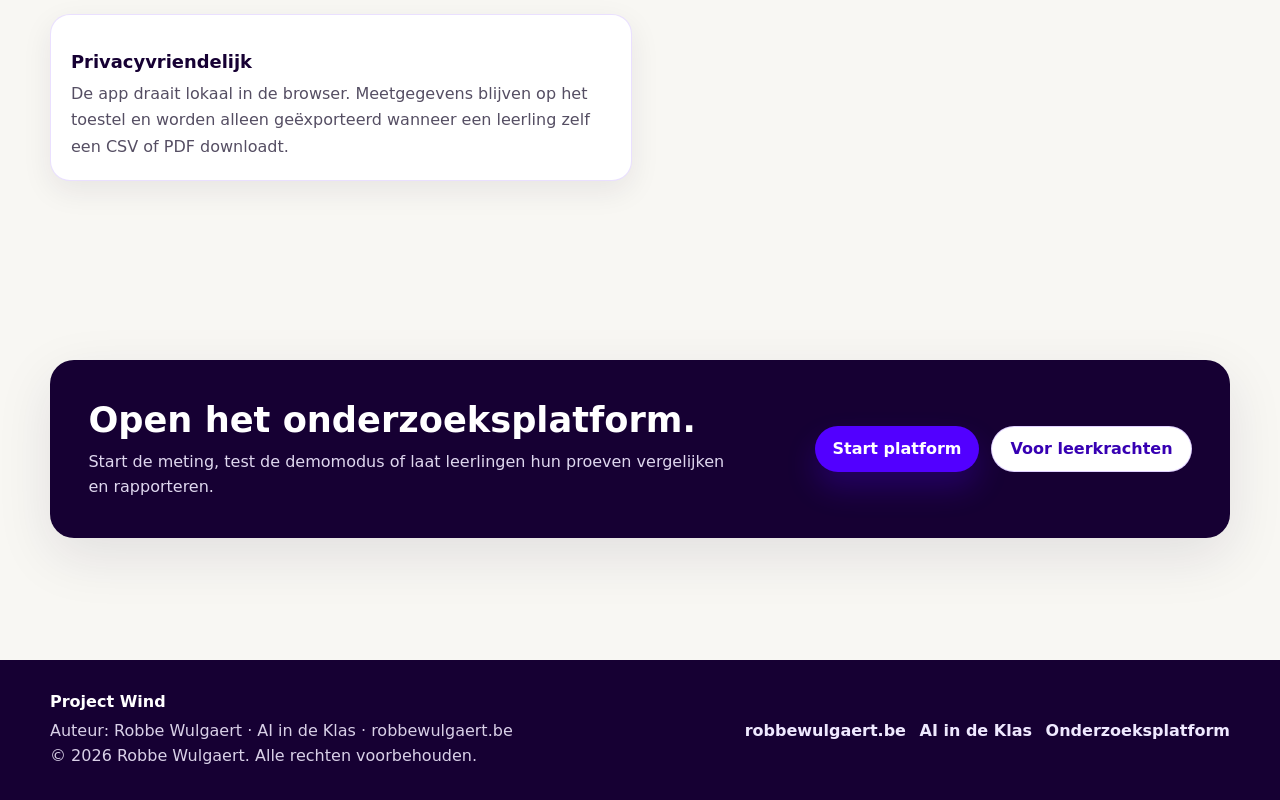
==== commit 920b3864: "Fixing mobile headers" ====
--- a/index.html
+++ b/index.html
@@ -51,9 +51,6 @@
   outline: 3px solid rgba(61, 255, 208, 0.75);
   outline-offset: 2px;
 }
-@media (max-width: 760px) {
-  .language-toggle { order: 2; }
-}
 </style>
 </head>
 <body class="landing-page">
@@ -61,6 +58,9 @@
 
   <header class="site-header">
     <nav class="nav" aria-label="Hoofdnavigatie">
+      <button class="menu-button" id="menuButton" type="button" aria-label="Navigatiemenu openen" aria-expanded="false" aria-controls="navLinks">
+        <span class="menu-icon" aria-hidden="true"></span>
+      </button>
       <a class="brand-link" href="#top" aria-label="Project Wind">
         <span class="brand-mark">IW</span>
         <span class="brand-copy">
@@ -70,21 +70,19 @@
       </a>
 
       <div class="nav-links" id="navLinks">
-        <a href="#werking">Opdracht</a>
-        <a href="#leerlijn">Leerlijn</a>
-        <a href="#leerkrachten">Leerkrachten</a>
-      </div>
-
-      <div class="nav-actions">
-        <div class="language-toggle" role="group" aria-label="Taalkeuze">
-          <button type="button" class="is-active" data-language-choice="nl" aria-pressed="true">NL</button>
-          <button type="button" data-language-choice="en" aria-pressed="false">ENG</button>
-        </div>
-        <a class="btn btn-secondary" href="evaluatie.html">Evaluatie</a>
-        <a class="btn btn-primary" href="platform.html">Start platform</a>
-        <button class="menu-button" id="menuButton" type="button" aria-expanded="false" aria-controls="navLinks">
-          Menu
-        </button>
+        <div class="nav-bookmarks">
+          <a href="#werking">Opdracht</a>
+          <a href="#leerlijn">Leerlijn</a>
+          <a href="#leerkrachten">Leerkrachten</a>
+        </div>
+        <div class="nav-actions">
+          <div class="language-toggle" role="group" aria-label="Taalkeuze">
+            <button type="button" class="is-active" data-language-choice="nl" aria-pressed="true">NL</button>
+            <button type="button" data-language-choice="en" aria-pressed="false">ENG</button>
+          </div>
+          <a class="btn btn-secondary" href="evaluatie.html">Evaluatie</a>
+          <a class="btn btn-primary" href="platform.html">Start platform</a>
+        </div>
       </div>
     </nav>
   </header>
@@ -344,17 +342,41 @@
     const menuButton = document.getElementById("menuButton");
     const navLinks = document.getElementById("navLinks");
 
-    menuButton?.addEventListener("click", () => {
-      const isOpen = navLinks.classList.toggle("is-open");
-      menuButton.setAttribute("aria-expanded", String(isOpen));
-    });
-
-    navLinks?.addEventListener("click", (event) => {
-      if (event.target instanceof HTMLAnchorElement) {
-        navLinks.classList.remove("is-open");
-        menuButton.setAttribute("aria-expanded", "false");
-      }
-    });
+    if (menuButton && navLinks) {
+      const setMenuOpen = (isOpen, restoreFocus = false, focusFirstLink = false) => {
+        navLinks.classList.toggle("is-open", isOpen);
+        menuButton.setAttribute("aria-expanded", String(isOpen));
+        const isEnglish = document.documentElement.lang.startsWith("en");
+        menuButton.setAttribute("aria-label", isOpen
+          ? (isEnglish ? "Close navigation menu" : "Navigatiemenu sluiten")
+          : (isEnglish ? "Open navigation menu" : "Navigatiemenu openen"));
+        if (focusFirstLink && isOpen) navLinks.querySelector("a")?.focus();
+        if (!isOpen && restoreFocus) menuButton.focus();
+      };
+
+      menuButton.addEventListener("click", () => {
+        setMenuOpen(menuButton.getAttribute("aria-expanded") !== "true", false, true);
+      });
+
+      navLinks.addEventListener("click", (event) => {
+        if (event.target instanceof HTMLAnchorElement) setMenuOpen(false);
+      });
+
+      document.addEventListener("keydown", (event) => {
+        if (event.key === "Escape" && menuButton.getAttribute("aria-expanded") === "true") {
+          setMenuOpen(false, true);
+        }
+      });
+
+      document.addEventListener("click", (event) => {
+        if (menuButton.getAttribute("aria-expanded") !== "true") return;
+        if (!menuButton.contains(event.target) && !navLinks.contains(event.target)) setMenuOpen(false);
+      });
+
+      window.addEventListener("resize", () => {
+        if (window.matchMedia("(min-width: 761px)").matches) setMenuOpen(false);
+      });
+    }
   </script>
 <script id="language-toggle-script">
 (() => {
@@ -365,6 +387,8 @@
   "Hoofdnavigatie": "Main navigation",
   "Paginaonderdelen": "Page sections",
   "Taalkeuze": "Language selection",
+  "Navigatiemenu openen": "Open navigation menu",
+  "Navigatiemenu sluiten": "Close navigation menu",
   "Evaluatie": "Evaluation",
   "Opdracht": "Assignment",
   "Werking": "How it works",
--- a/style.css
+++ b/style.css
@@ -330,6 +330,82 @@
   }
 }
 
+/* Mobile landing navigation. */
+.nav-bookmarks {
+  display: flex;
+  align-items: center;
+  gap: 6px;
+}
+
+@media (max-width: 760px) {
+  .nav {
+    justify-content: flex-start;
+    flex-wrap: wrap;
+    gap: 12px;
+  }
+
+  .menu-button {
+    width: 46px;
+    min-width: 46px;
+    height: 46px;
+    min-height: 46px;
+    display: inline-grid;
+    place-items: center;
+    padding: 0;
+    border-radius: 50%;
+  }
+
+  .menu-icon,
+  .menu-icon::before,
+  .menu-icon::after {
+    display: block;
+    width: 20px;
+    height: 2px;
+    border-radius: 999px;
+    background: currentColor;
+  }
+
+  .menu-icon { position: relative; }
+  .menu-icon::before,
+  .menu-icon::after { content: ""; position: absolute; left: 0; }
+  .menu-icon::before { top: -6px; }
+  .menu-icon::after { top: 6px; }
+
+  .brand-link {
+    min-width: 0;
+    flex: 1 1 0;
+  }
+
+  .nav-links { display: none; }
+  .nav-links.is-open {
+    display: grid;
+    order: 3;
+    width: 100%;
+    gap: 14px;
+    padding: 8px 0 2px;
+  }
+
+  .nav-bookmarks,
+  .nav-actions {
+    display: grid;
+    width: 100%;
+    gap: 8px;
+  }
+
+  .nav-bookmarks a { padding: 12px; }
+  .nav-actions { justify-content: stretch; }
+  .nav-actions .language-toggle { justify-self: start; }
+}
+
+@media (min-width: 761px) and (max-width: 980px) {
+  .nav-links {
+    display: flex;
+    width: auto;
+  }
+
+  .menu-button { display: none; }
+}
+
 .app-footer {
   background: #160033;
   color: #ffffff;
@@ -1446,12 +1522,29 @@
     flex-wrap: wrap;
   }
 
+  .brand-link {
+    min-width: 0;
+    flex: 1 1 14rem;
+  }
+
   .nav-links {
+    display: none;
     order: 3;
     width: 100%;
-    justify-content: flex-start;
-    overflow-x: auto;
     padding-top: 0.3rem;
+  }
+
+  .nav-links.is-open {
+    display: grid;
+    grid-template-columns: 1fr;
+  }
+
+  .nav-links a {
+    padding: 12px;
+  }
+
+  .menu-button {
+    display: inline-flex;
   }
 
   .landing-hero {
@@ -1503,24 +1596,11 @@
     min-width: 0;
   }
 
+  .brand-mark,
   .brand-subtitle {
     display: none;
   }
 
-  .nav-links {
-    display: none;
-    padding: 0.5rem 0 0.2rem;
-  }
-
-  .nav-links.is-open {
-    display: grid;
-    grid-template-columns: 1fr;
-  }
-
-  .menu-button {
-    display: inline-flex;
-  }
-
   .landing-hero {
     min-height: min(540px, calc(100svh - 112px));
   }
@@ -1529,13 +1609,19 @@
     font-size: clamp(2.15rem, 13vw, 3.1rem);
   }
 
-  .btn {
+  .hero-actions .btn,
+  .cta-actions .btn {
     width: 100%;
   }
 
   .hero-actions,
   .cta-actions {
     width: 100%;
+  }
+
+  .nav-actions {
+    width: 100%;
+    justify-content: flex-end;
   }
 }
 
@@ -1889,3 +1975,72 @@
     box-shadow var(--motion-fast) var(--ease-standard),
     transform var(--motion-fast) var(--ease-standard);
 }
+
+@media (max-width: 760px) {
+  .nav {
+    justify-content: flex-start;
+    flex-wrap: wrap;
+    gap: 12px;
+  }
+
+  .menu-button {
+    width: 46px;
+    min-width: 46px;
+    height: 46px;
+    min-height: 46px;
+    display: inline-grid;
+    place-items: center;
+    padding: 0;
+    border-radius: 50%;
+  }
+
+  .menu-icon,
+  .menu-icon::before,
+  .menu-icon::after {
+    display: block;
+    width: 20px;
+    height: 2px;
+    border-radius: 999px;
+    background: currentColor;
+  }
+
+  .menu-icon { position: relative; }
+  .menu-icon::before,
+  .menu-icon::after { content: ""; position: absolute; left: 0; }
+  .menu-icon::before { top: -6px; }
+  .menu-icon::after { top: 6px; }
+
+  .brand-link {
+    min-width: 0;
+    flex: 1 1 0;
+  }
+
+  .nav-links { display: none; }
+  .nav-links.is-open {
+    display: grid;
+    order: 3;
+    width: 100%;
+    gap: 14px;
+    padding: 8px 0 2px;
+  }
+
+  .nav-bookmarks,
+  .nav-actions {
+    display: grid;
+    width: 100%;
+    gap: 8px;
+  }
+
+  .nav-bookmarks a { padding: 12px; }
+  .nav-actions { justify-content: stretch; }
+  .nav-actions .language-toggle { justify-self: start; }
+}
+
+@media (min-width: 761px) and (max-width: 980px) {
+  .nav-links {
+    display: flex;
+    width: auto;
+  }
+
+  .menu-button { display: none; }
+}
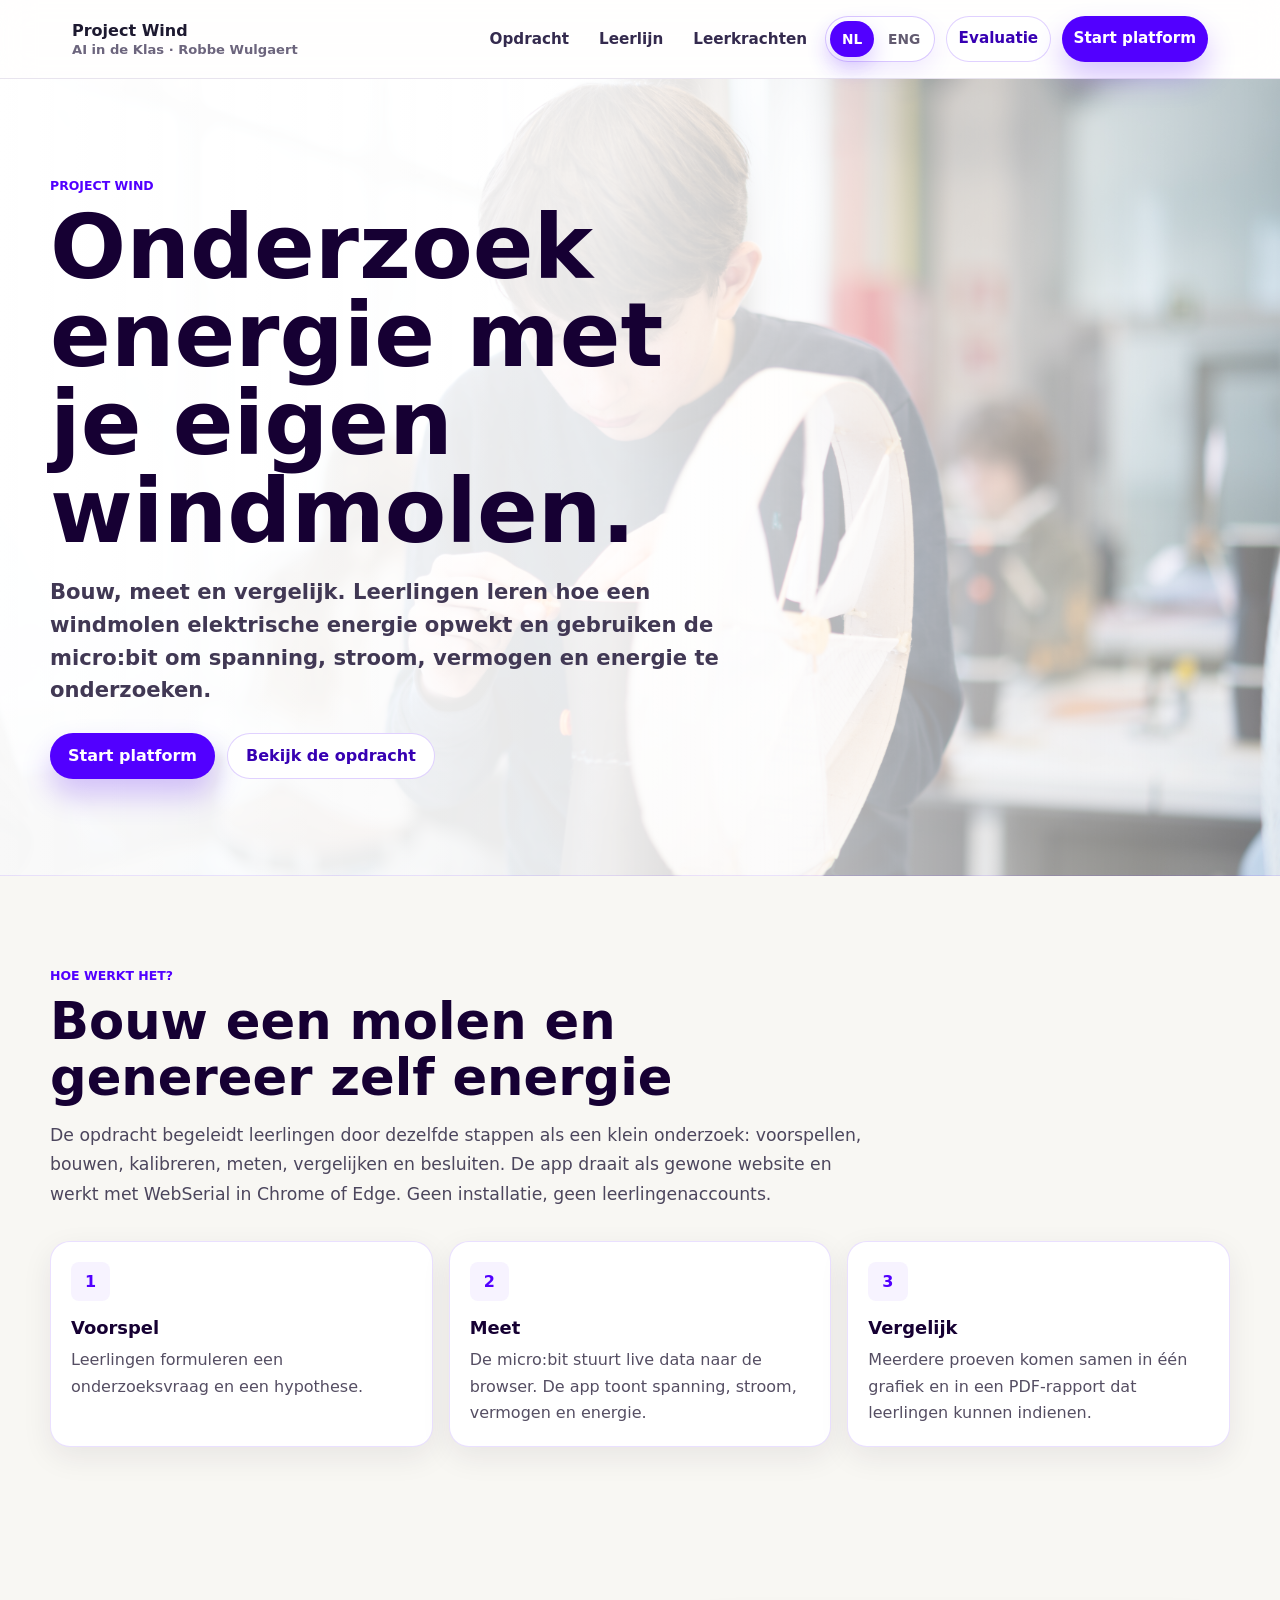
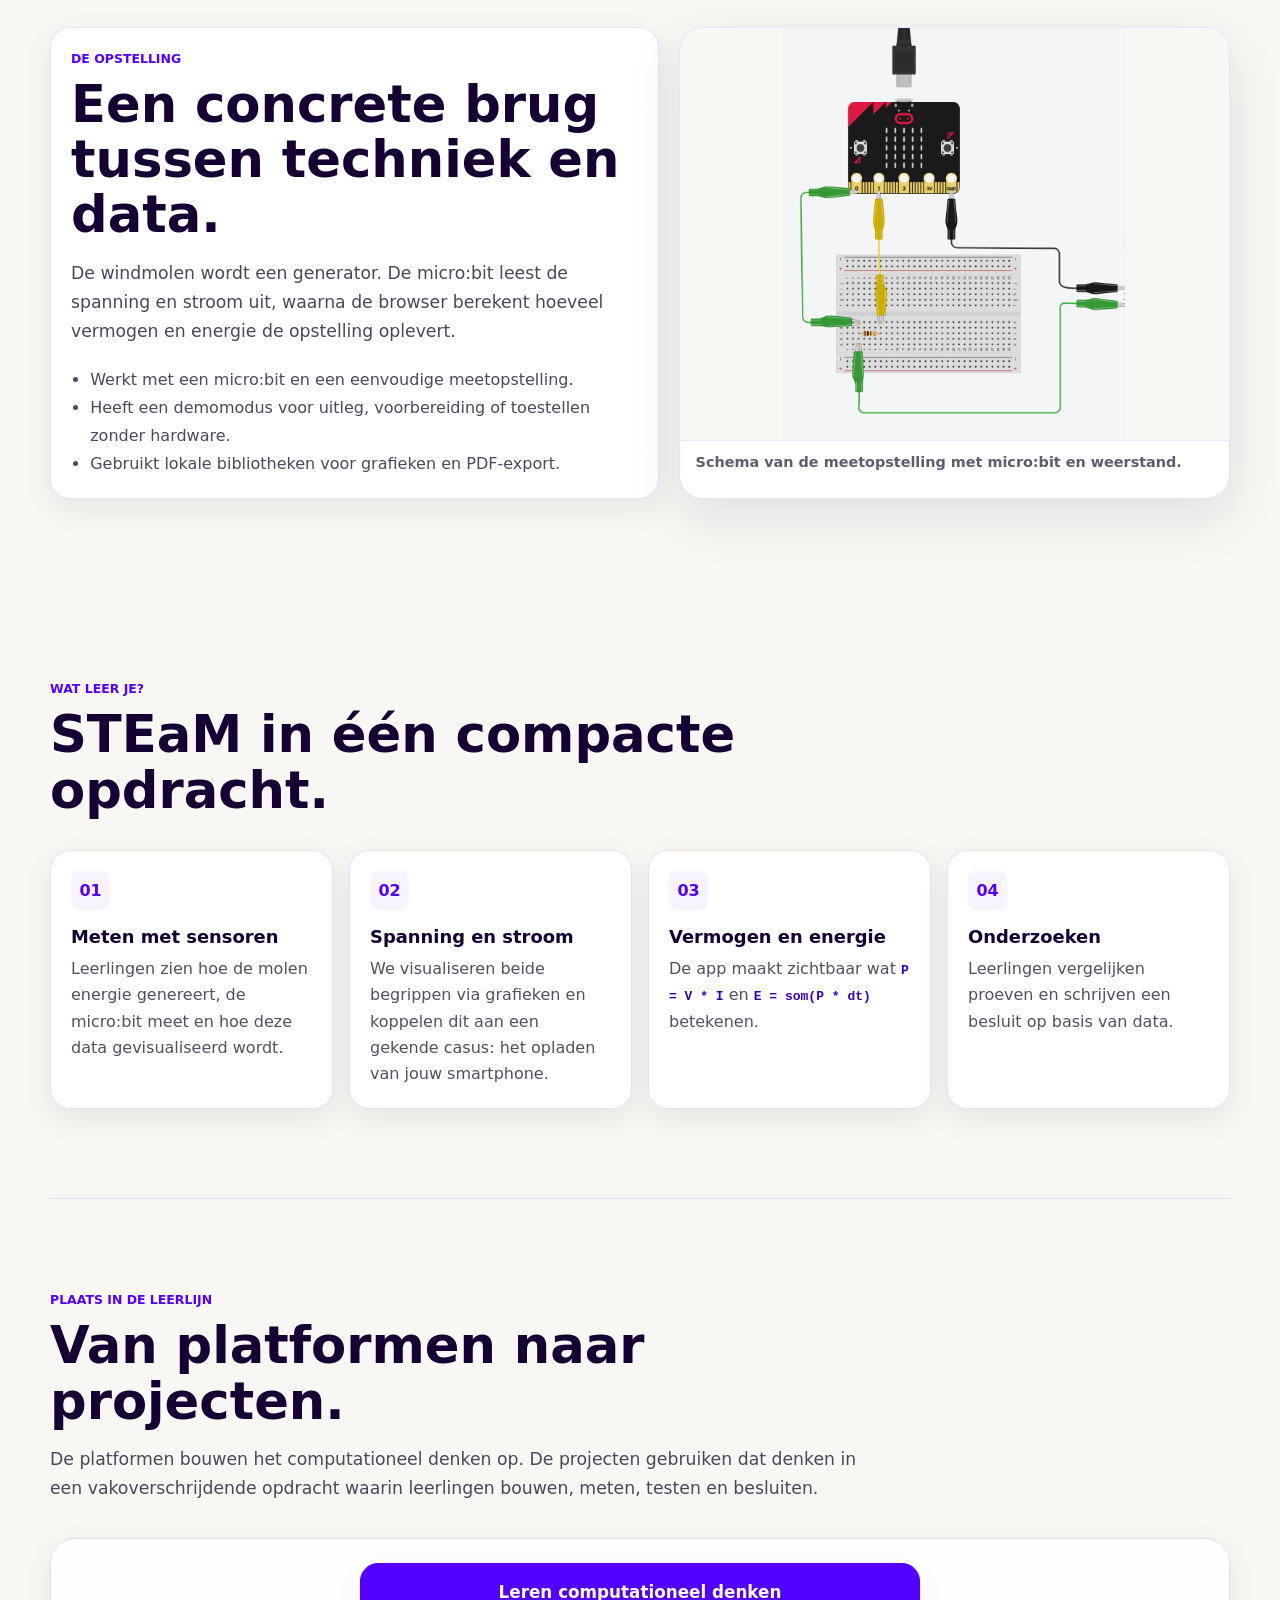
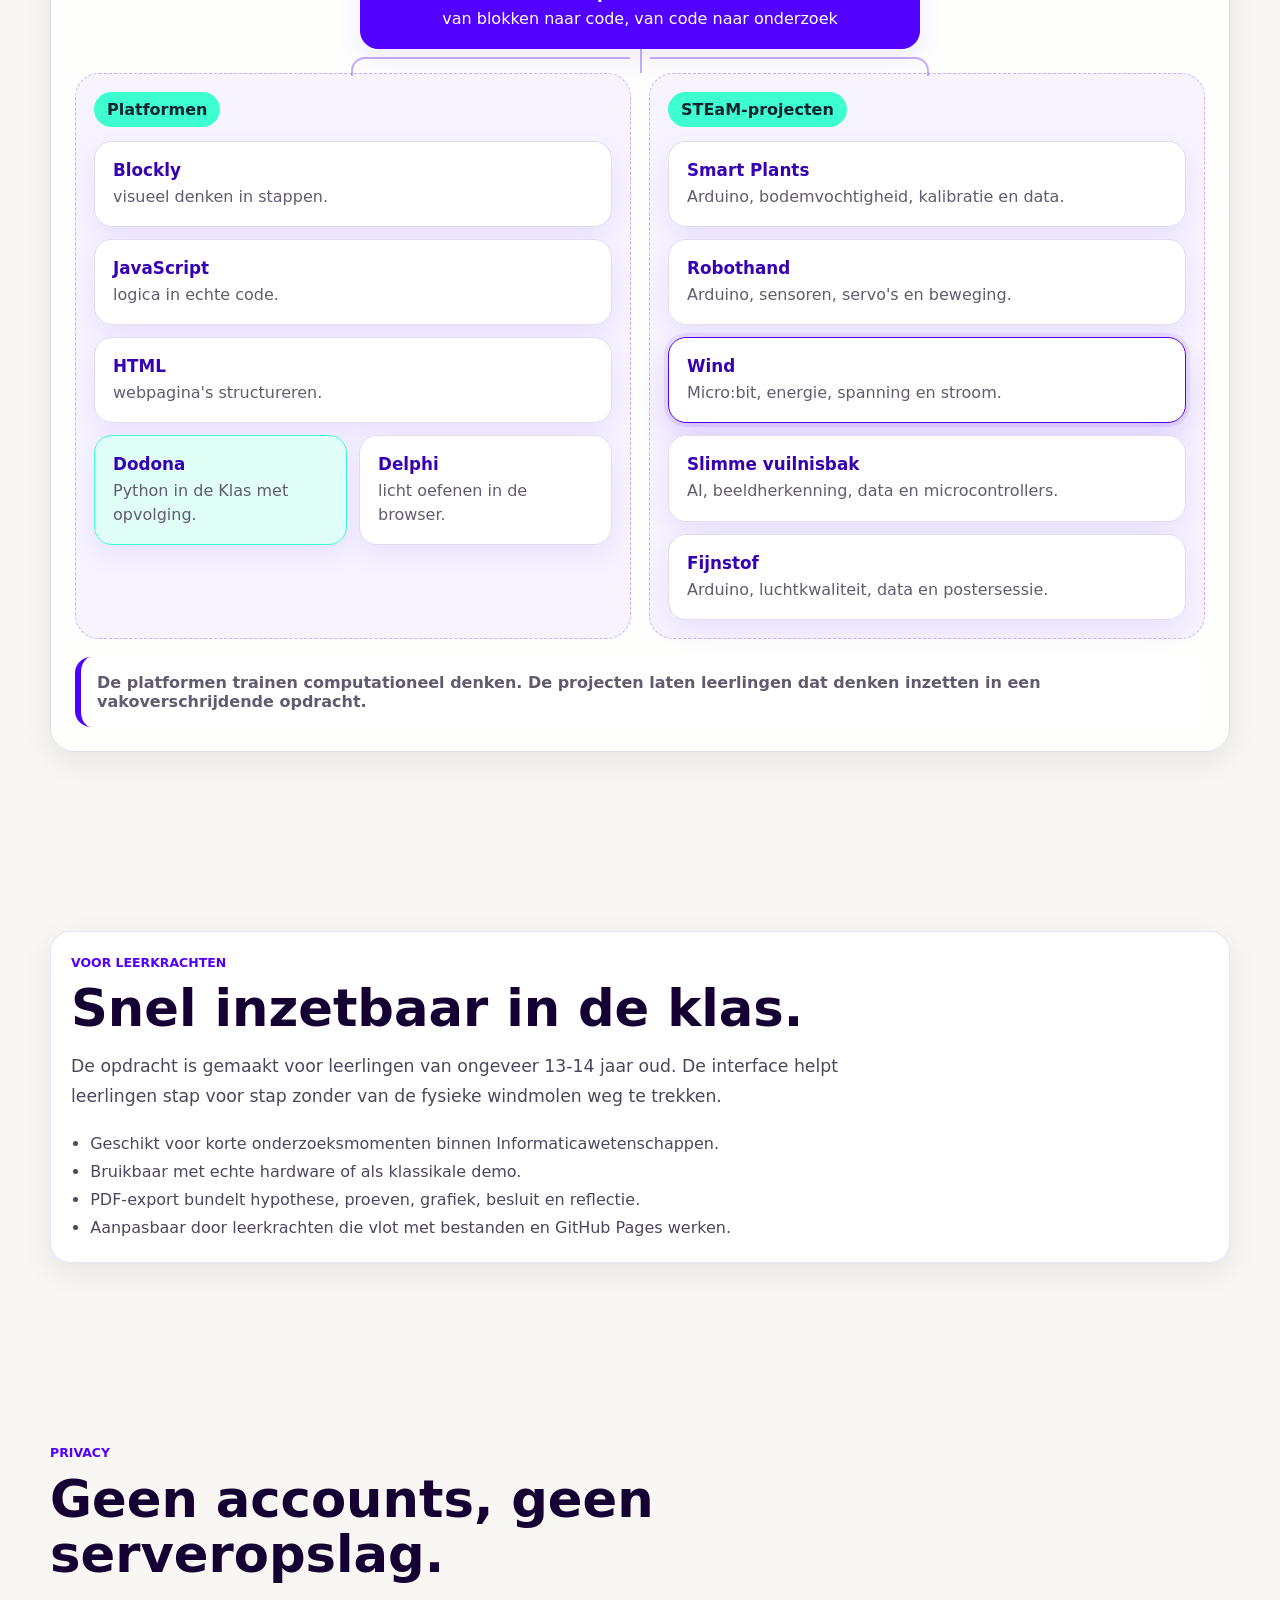
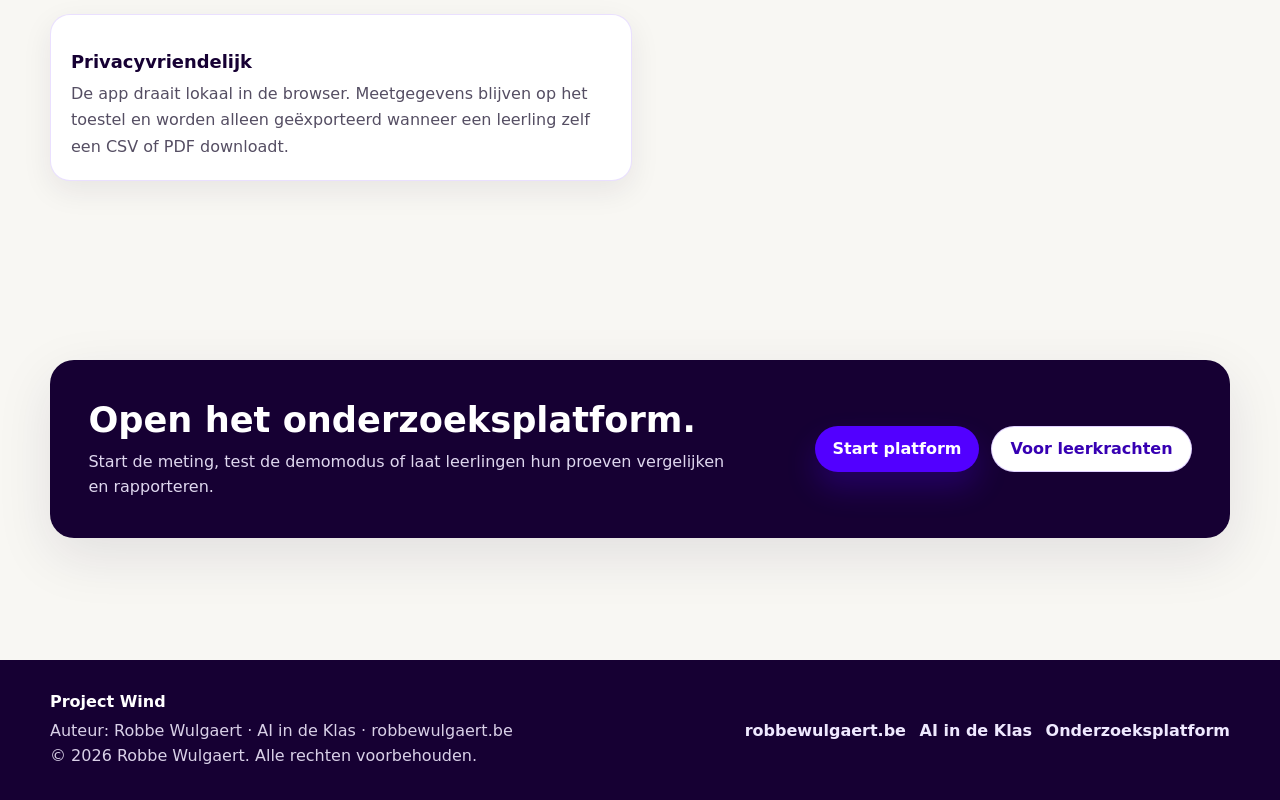
==== commit 4eeae832: "Update header" ====
--- a/index.html
+++ b/index.html
@@ -62,7 +62,6 @@
         <span class="menu-icon" aria-hidden="true"></span>
       </button>
       <a class="brand-link" href="#top" aria-label="Project Wind">
-        <span class="brand-mark">IW</span>
         <span class="brand-copy">
           <span class="brand-title">Project Wind</span>
           <span class="brand-subtitle">AI in de Klas · Robbe Wulgaert</span>
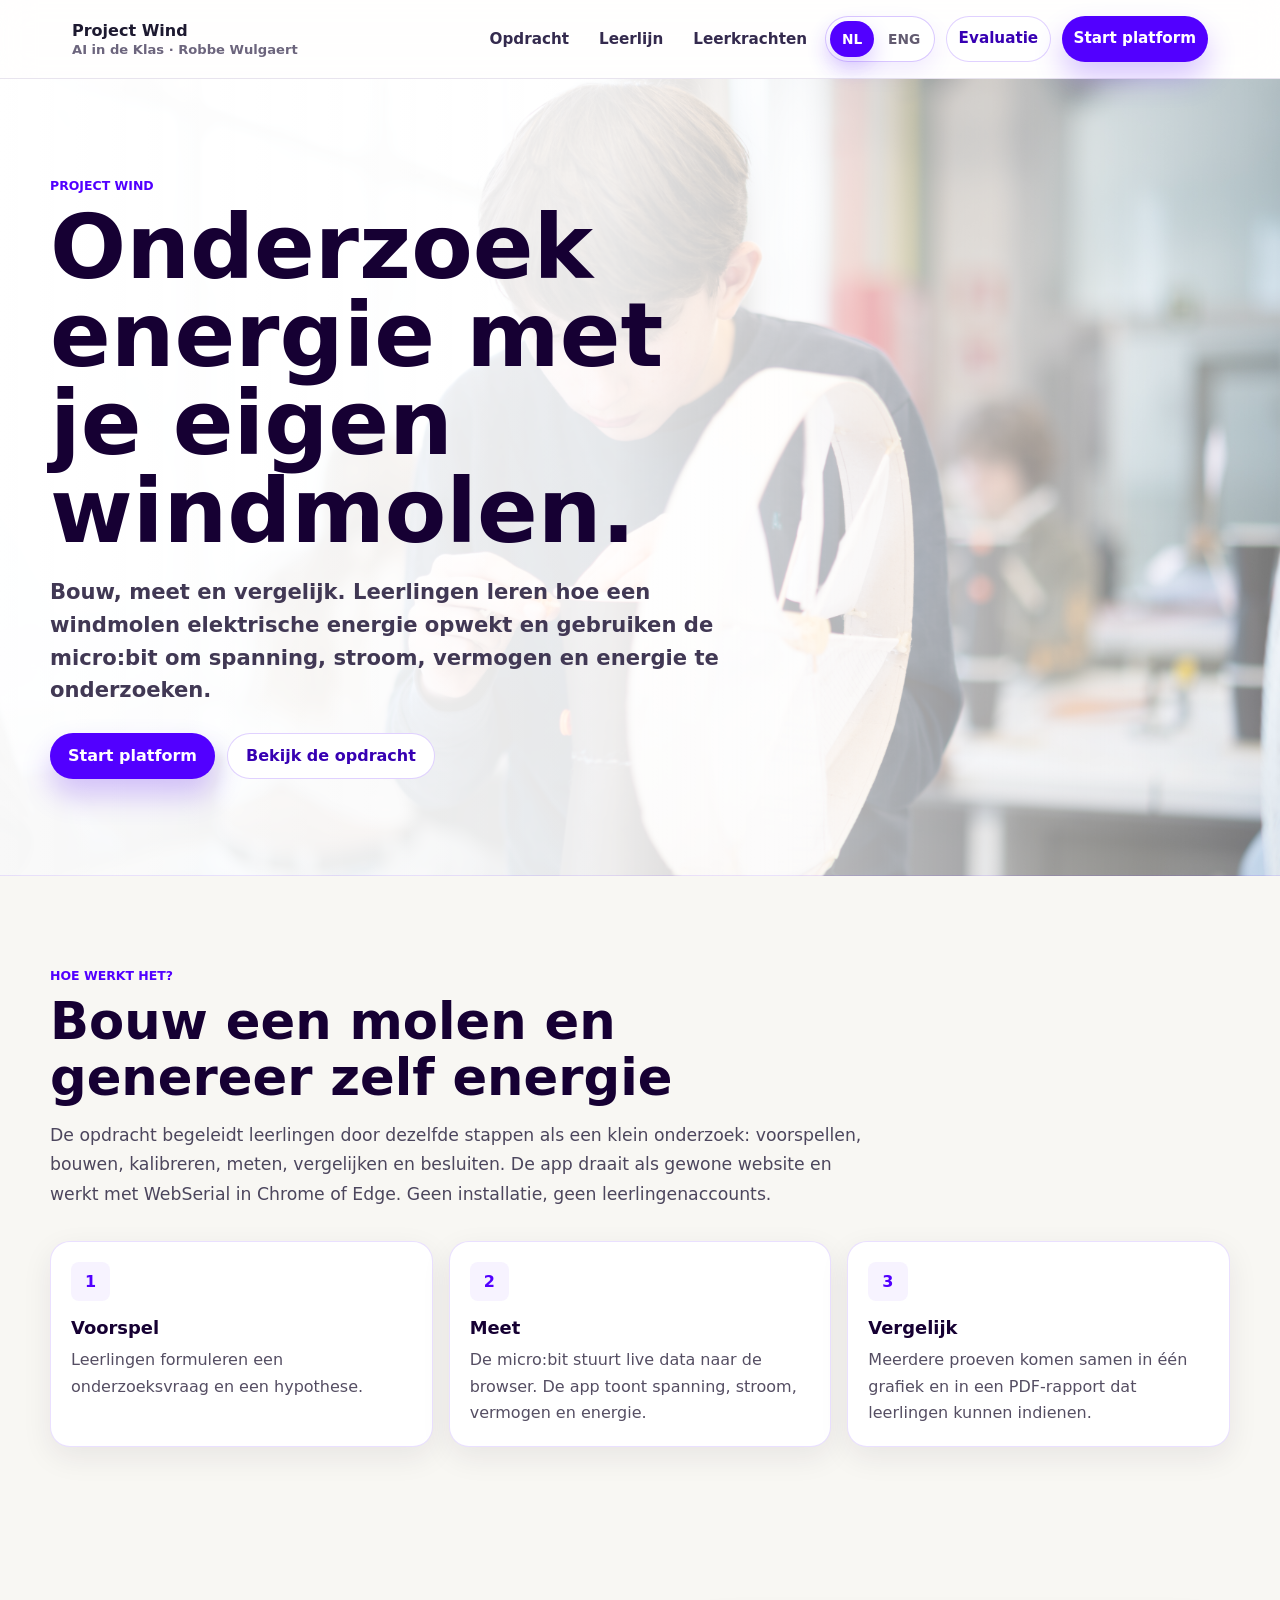
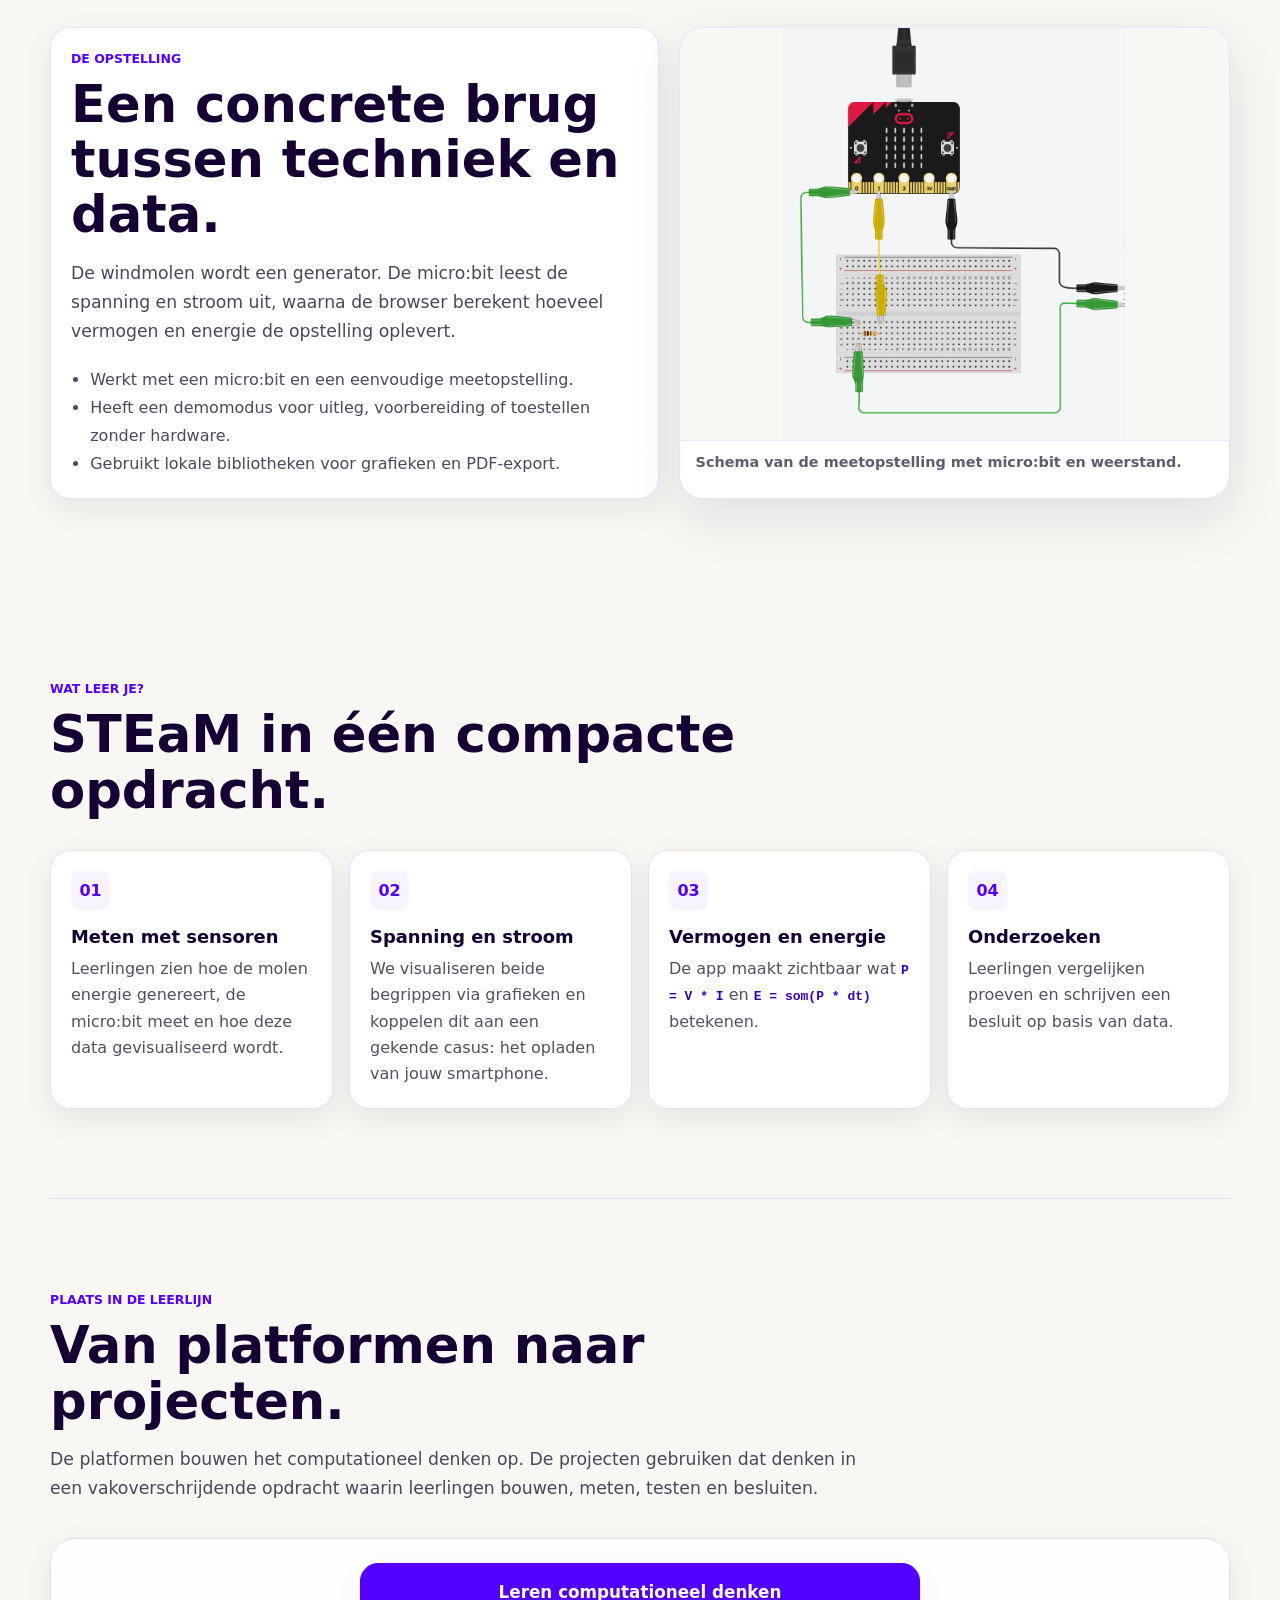
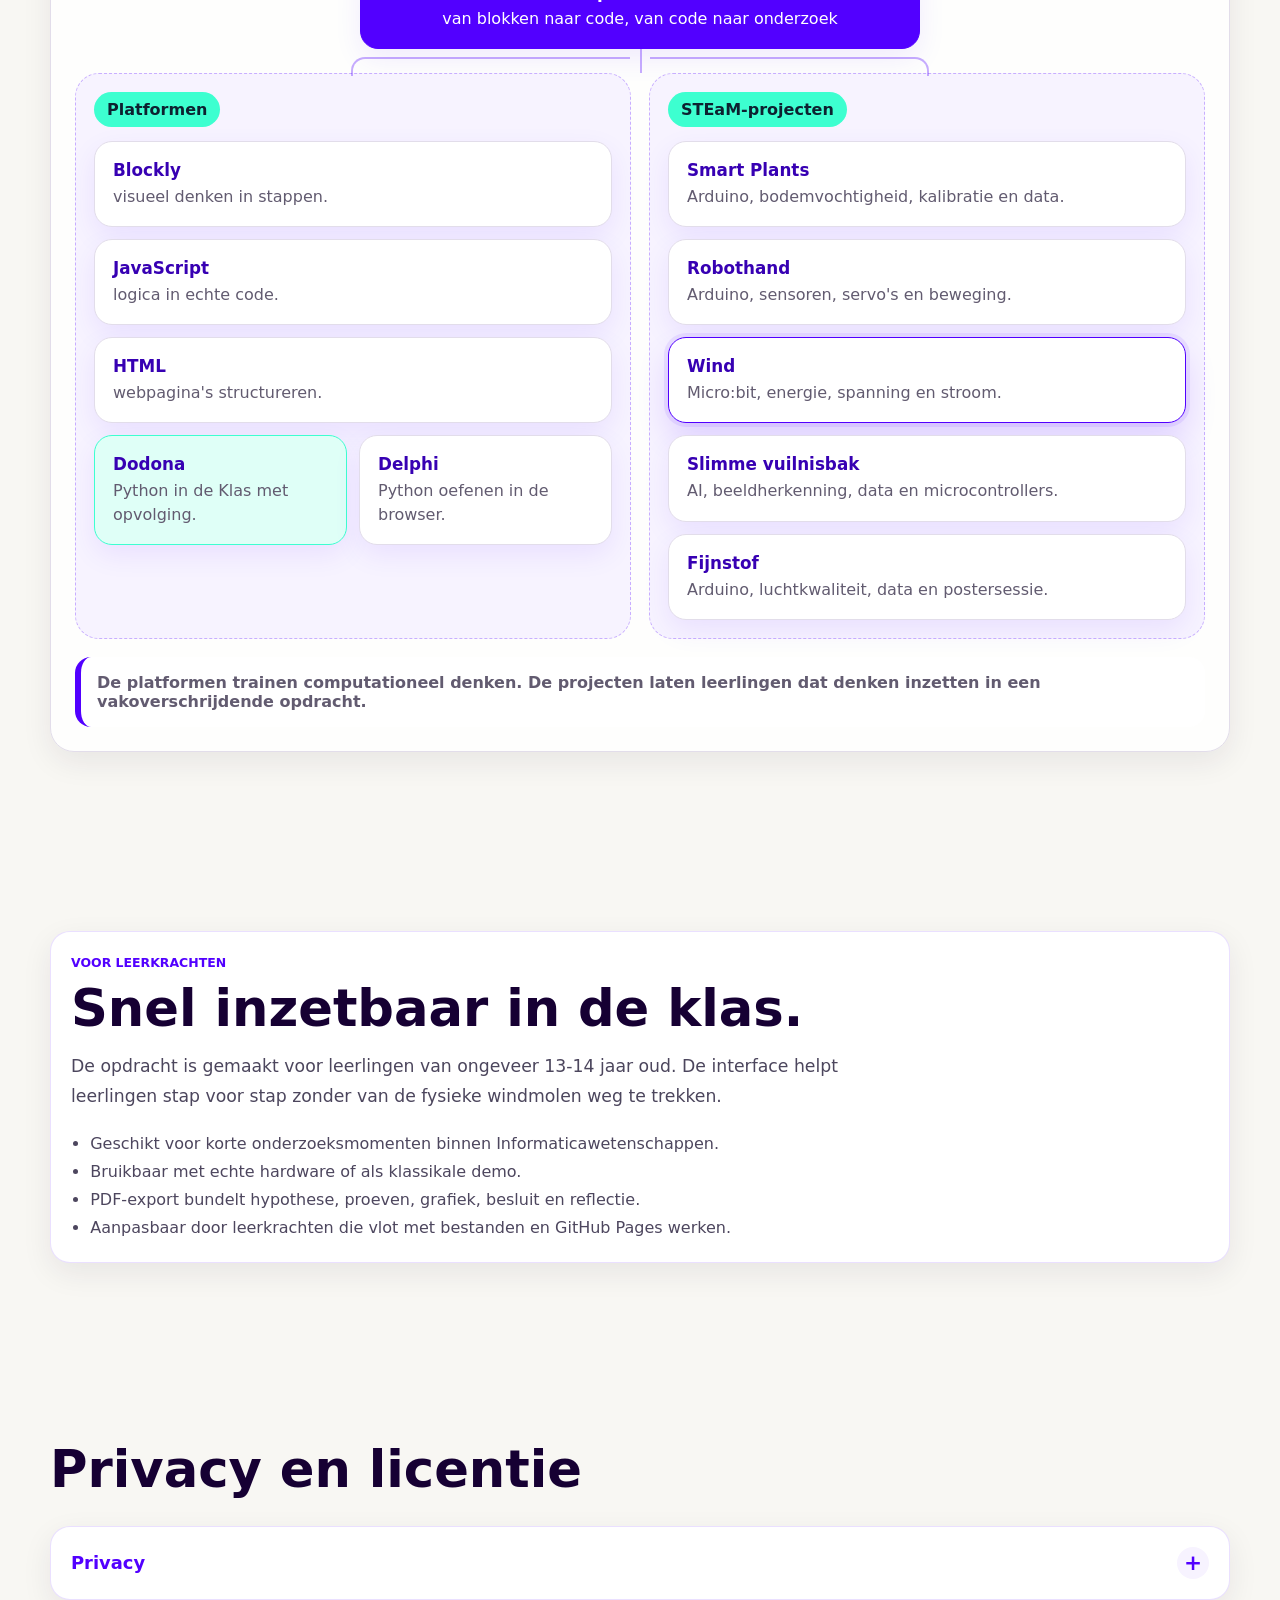
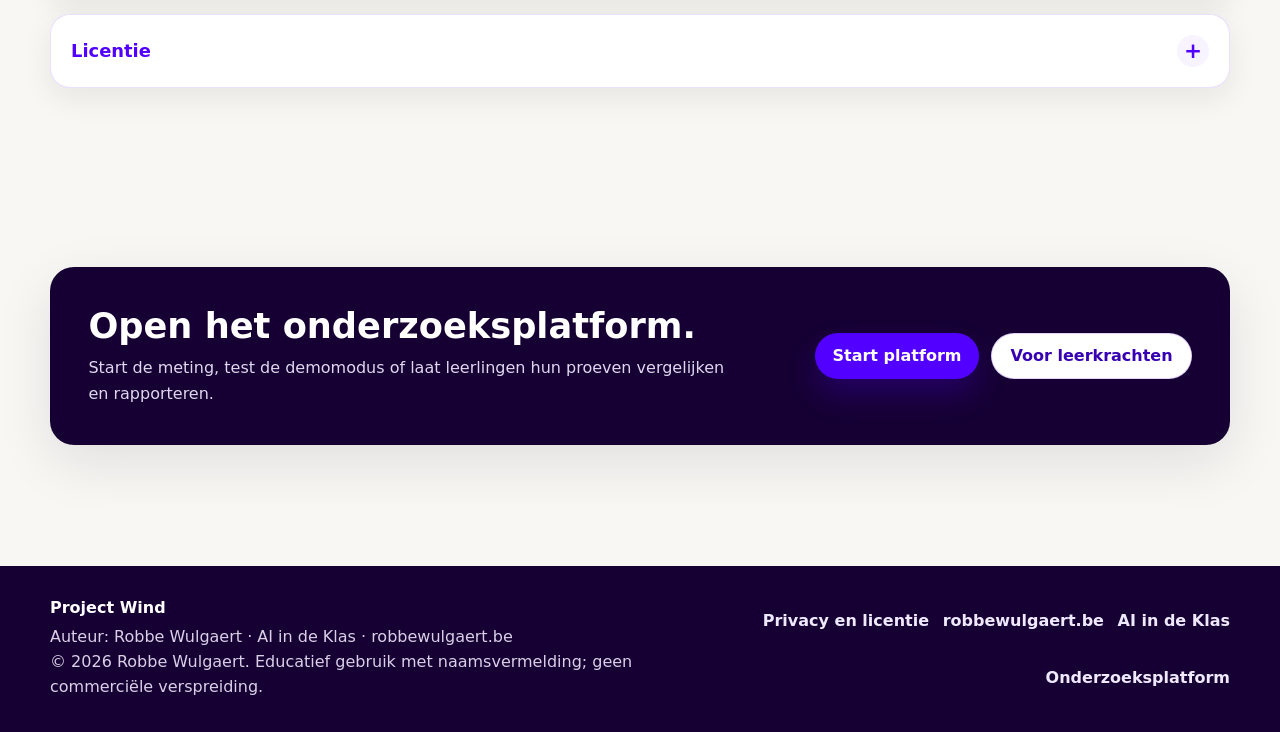
==== commit 51e4b2a6: "Adding CSS and license info" ====
--- a/index.html
+++ b/index.html
@@ -14,6 +14,19 @@
   />
   <meta name="author" content="Robbe Wulgaert, AI in de Klas, robbewulgaert.be" />
   <meta name="copyright" content="Copyright (c) 2026 Robbe Wulgaert" />
+  <meta name="robots" content="index, follow" />
+  <link rel="canonical" href="https://robbew.github.io/projectwind/" />
+  <meta property="og:type" content="website" />
+  <meta property="og:locale" content="nl_BE" />
+  <meta property="og:site_name" content="AI in de Klas" />
+  <meta property="og:title" content="Project Wind" />
+  <meta property="og:description" content="Onderzoek windmolens met micro:bit, live metingen en PDF-rapportage, rechtstreeks in de browser." />
+  <meta property="og:url" content="https://robbew.github.io/projectwind/" />
+  <meta property="og:image" content="https://robbew.github.io/projectwind/media/Landing_Page_Photo.jpg" />
+  <meta name="twitter:card" content="summary_large_image" />
+  <meta name="twitter:title" content="Project Wind" />
+  <meta name="twitter:description" content="Onderzoek windmolens met micro:bit, live metingen en PDF-rapportage, rechtstreeks in de browser." />
+  <meta name="twitter:image" content="https://robbew.github.io/projectwind/media/Landing_Page_Photo.jpg" />
 
   <link rel="icon" type="image/png" href="favicon.png">
   <link rel="shortcut icon" type="image/png" href="favicon.png">
@@ -234,7 +247,7 @@
                 </a>
                 <a class="tree-node" href="https://robbew.github.io/delphi/" target="_blank" rel="noopener">
                   <strong>Delphi</strong>
-                  <span>licht oefenen in de browser.</span>
+                  <span>Python oefenen in de browser.</span>
                 </a>
               </div>
             </div>
@@ -289,17 +302,23 @@
       </article>
     </section>
 
-    <section class="section" id="privacy">
-      <p class="section-kicker">Privacy</p>
-      <h2 class="section-title">Geen accounts, geen serveropslag.</h2>
-      <div class="privacy-grid">
-        <article class="feature-card">
-          <h3 class="card-title">Privacyvriendelijk</h3>
-          <p class="card-copy">
-            De app draait lokaal in de browser. Meetgegevens blijven op het toestel en worden alleen
-            geëxporteerd wanneer een leerling zelf een CSV of PDF downloadt.
-          </p>
-        </article>
+    <section class="section" id="privacy-license">
+      <h2 class="section-title">Privacy en licentie</h2>
+      <div class="privacy-license-list">
+        <details class="feature-card privacy-license-details">
+          <summary>Privacy</summary>
+          <div class="privacy-license-content">
+            <p class="card-copy">Dit project gebruikt geen eigen analytics of advertentiecookies. Invoer, voortgang en meetgegevens worden in de browser verwerkt en kunnen lokaal op het toestel worden bewaard. Een download of export gebeurt alleen wanneer de gebruiker die zelf start. Toegang tot aangesloten hardware gebeurt alleen na toestemming in de browser. GitHub Pages registreert het IP-adres van bezoekers voor beveiligingsdoeleinden; externe diensten vallen onder het privacybeleid van hun aanbieder.</p>
+            <p class="card-copy"><a href="https://docs.github.com/en/pages/getting-started-with-github-pages/what-is-github-pages#data-collection">Lees hoe GitHub Pages technische bezoekgegevens verwerkt.</a></p>
+          </div>
+        </details>
+        <details class="feature-card privacy-license-details">
+          <summary>Licentie</summary>
+          <div class="privacy-license-content">
+            <p class="card-copy">Het oorspronkelijke projectmateriaal van Robbe Wulgaert mag gratis worden gebruikt, gekopieerd en aangepast voor onderwijs, op voorwaarde dat “Robbe Wulgaert – AI in de Klas” duidelijk zichtbaar wordt vermeld, bij voorkeur met een link naar het oorspronkelijke project. Commerciële verkoop, betaalde verspreiding, sublicentiëring of herverpakking als commercieel product is niet toegestaan zonder voorafgaande schriftelijke toestemming. Componenten van derden blijven onder hun eigen licenties vallen.</p>
+            <p class="card-copy"><a href="LICENSE.md">Lees de volledige licentievoorwaarden.</a></p>
+          </div>
+        </details>
       </div>
     </section>
 
@@ -325,11 +344,12 @@
         <div class="footer-title">Project Wind</div>
         <p>
           Auteur: Robbe Wulgaert · AI in de Klas · robbewulgaert.be<br />
-          © 2026 Robbe Wulgaert. Alle rechten voorbehouden.
+          © 2026 Robbe Wulgaert. Educatief gebruik met naamsvermelding; geen commerciële verspreiding.
         </p>
       </div>
 
       <div class="footer-links" aria-label="Footerlinks">
+        <a href="#privacy-license">Privacy en licentie</a>
         <a href="https://www.robbewulgaert.be">robbewulgaert.be</a>
         <a href="https://www.aiindeklas.be">AI in de Klas</a>
         <a href="platform.html">Onderzoeksplatform</a>
@@ -381,6 +401,13 @@
 (() => {
   const LANGUAGE_KEY = "aiindeklas:index-language";
   const TRANSLATIONS = {
+  "Privacy en licentie": "Privacy and licence",
+  "Dit project gebruikt geen eigen analytics of advertentiecookies. Invoer, voortgang en meetgegevens worden in de browser verwerkt en kunnen lokaal op het toestel worden bewaard. Een download of export gebeurt alleen wanneer de gebruiker die zelf start. Toegang tot aangesloten hardware gebeurt alleen na toestemming in de browser. GitHub Pages registreert het IP-adres van bezoekers voor beveiligingsdoeleinden; externe diensten vallen onder het privacybeleid van hun aanbieder.": "This project does not use its own analytics or advertising cookies. Input, progress and measurement data are processed in the browser and may be stored locally on the device. A download or export occurs only when the user initiates it. Connected hardware is accessed only after permission is given in the browser. GitHub Pages logs visitors’ IP addresses for security purposes; external services are governed by their provider’s privacy policy.",
+  "Lees hoe GitHub Pages technische bezoekgegevens verwerkt.": "Read how GitHub Pages processes technical visitor data.",
+  "Educatief gebruik met naamsvermelding": "Educational use with attribution",
+  "Het oorspronkelijke projectmateriaal van Robbe Wulgaert mag gratis worden gebruikt, gekopieerd en aangepast voor onderwijs, op voorwaarde dat “Robbe Wulgaert – AI in de Klas” duidelijk zichtbaar wordt vermeld, bij voorkeur met een link naar het oorspronkelijke project. Commerciële verkoop, betaalde verspreiding, sublicentiëring of herverpakking als commercieel product is niet toegestaan zonder voorafgaande schriftelijke toestemming. Componenten van derden blijven onder hun eigen licenties vallen.": "Original project material by Robbe Wulgaert may be used, copied and adapted free of charge for education, provided that ‘Robbe Wulgaert – AI in de Klas’ is clearly displayed, preferably with a link to the original project. Commercial sale, paid distribution, sublicensing or repackaging as a commercial product is not permitted without prior written permission. Third-party components remain subject to their own licences.",
+  "Lees de volledige licentievoorwaarden.": "Read the full licence terms.",
+  "© 2026 Robbe Wulgaert. Educatief gebruik met naamsvermelding; geen commerciële verspreiding.": "© 2026 Robbe Wulgaert. Educational use with attribution; no commercial distribution.",
   "Spring naar inhoud": "Skip to content",
   "Spring naar hoofdinhoud": "Skip to main content",
   "Hoofdnavigatie": "Main navigation",
@@ -435,22 +462,19 @@
   "logica in echte code.": "logic in real code.",
   "webpagina's structureren.": "structuring webpages.",
   "Python in de Klas met opvolging.": "Python in the Classroom with tracking.",
-  "licht oefenen in de browser.": "lightweight practice in the browser.",
+  "Python oefenen in de browser.": "Practice Python in the browser.",
   "Arduino, bodemvochtigheid, kalibratie en data.": "Arduino, soil moisture, calibration and data.",
   "Arduino, sensoren, servo's en beweging.": "Arduino, sensors, servos and movement.",
   "Micro:bit, energie, spanning en stroom.": "Micro:bit, energy, voltage and current.",
   "AI, beeldherkenning, data en microcontrollers.": "AI, image recognition, data and microcontrollers.",
   "Arduino, luchtkwaliteit, data en postersessie.": "Arduino, air quality, data and poster session.",
   "De platformen trainen computationeel denken. De projecten laten leerlingen dat denken inzetten in een vakoverschrijdende opdracht.": "The platforms train computational thinking. The projects let students apply that thinking in a cross-curricular assignment.",
-  "Geen accounts, geen serveropslag.": "No accounts, no server storage.",
-  "Privacyvriendelijk": "Privacy-friendly",
   "Geen installatie of leerlingenaccount.": "No installation or student account.",
   "Lokale bibliotheken voor grafieken en PDF-export.": "Local libraries for charts and PDF export.",
   "Geschikt voor GitHub Pages.": "Suitable for GitHub Pages.",
   "robbewulgaert.be": "robbewulgaert.be",
   "AI in de Klas": "AI in de Klas",
   "Auteur: Robbe Wulgaert · AI in de Klas · robbewulgaert.be": "Author: Robbe Wulgaert · AI in de Klas · robbewulgaert.be",
-  "© 2026 Robbe Wulgaert. Alle rechten voorbehouden.": "© 2026 Robbe Wulgaert. All rights reserved.",
   "Auteur: Robbe Wulgaert · AI in de Klas · robbewulgaert.be · © 2026 Robbe Wulgaert.": "Author: Robbe Wulgaert · AI in de Klas · robbewulgaert.be · © 2026 Robbe Wulgaert.",
   "Robbe Wulgaert, AI in de Klas, robbewulgaert.be": "Robbe Wulgaert, AI in de Klas, robbewulgaert.be",
   "Licentie": "License",
@@ -490,7 +514,6 @@
   "Bruikbaar met echte hardware of als klassikale demo.": "Usable with real hardware or as a whole-class demo.",
   "PDF-export bundelt hypothese, proeven, grafiek, besluit en reflectie.": "PDF export bundles hypothesis, trials, graph, conclusion and reflection.",
   "Aanpasbaar door leerkrachten die vlot met bestanden en GitHub Pages werken.": "Adaptable by teachers comfortable with files and GitHub Pages.",
-  "De app draait lokaal in de browser. Meetgegevens blijven op het toestel en worden alleen geëxporteerd wanneer een leerling zelf een CSV of PDF downloadt.": "The app runs locally in the browser. Measurement data stays on the device and is only exported when a student downloads a CSV or PDF.",
   "Open het onderzoeksplatform.": "Open the research platform.",
   "Start de meting, test de demomodus of laat leerlingen hun proeven vergelijken en rapporteren.": "Start measuring, test the demo mode or let students compare and report their trials."
 };
--- a/style.css
+++ b/style.css
@@ -1280,6 +1280,37 @@
   grid-template-columns: repeat(2, minmax(0, 1fr));
 }
 
+.privacy-license-list { display: grid; gap: 14px; margin-top: 28px; }
+.privacy-license-details { margin: 0; }
+.privacy-license-details summary {
+  display: flex;
+  align-items: center;
+  justify-content: space-between;
+  gap: 16px;
+  color: var(--brand);
+  cursor: pointer;
+  font-size: 1.12rem;
+  font-weight: 900;
+  list-style: none;
+}
+.privacy-license-details summary::-webkit-details-marker { display: none; }
+.privacy-license-details summary::after {
+  content: "+";
+  display: grid;
+  place-items: center;
+  flex: 0 0 32px;
+  width: 32px;
+  height: 32px;
+  border-radius: 999px;
+  background: #f7f3ff;
+  color: var(--brand);
+  font-size: 1.35rem;
+  line-height: 1;
+}
+.privacy-license-details[open] summary::after { content: "−"; }
+.privacy-license-content { margin-top: 16px; padding-top: 16px; border-top: 1px solid var(--line); }
+.privacy-license-content p + p { margin-top: 12px; }
+
 .step-card,
 .feature-card,
 .audience-card {
